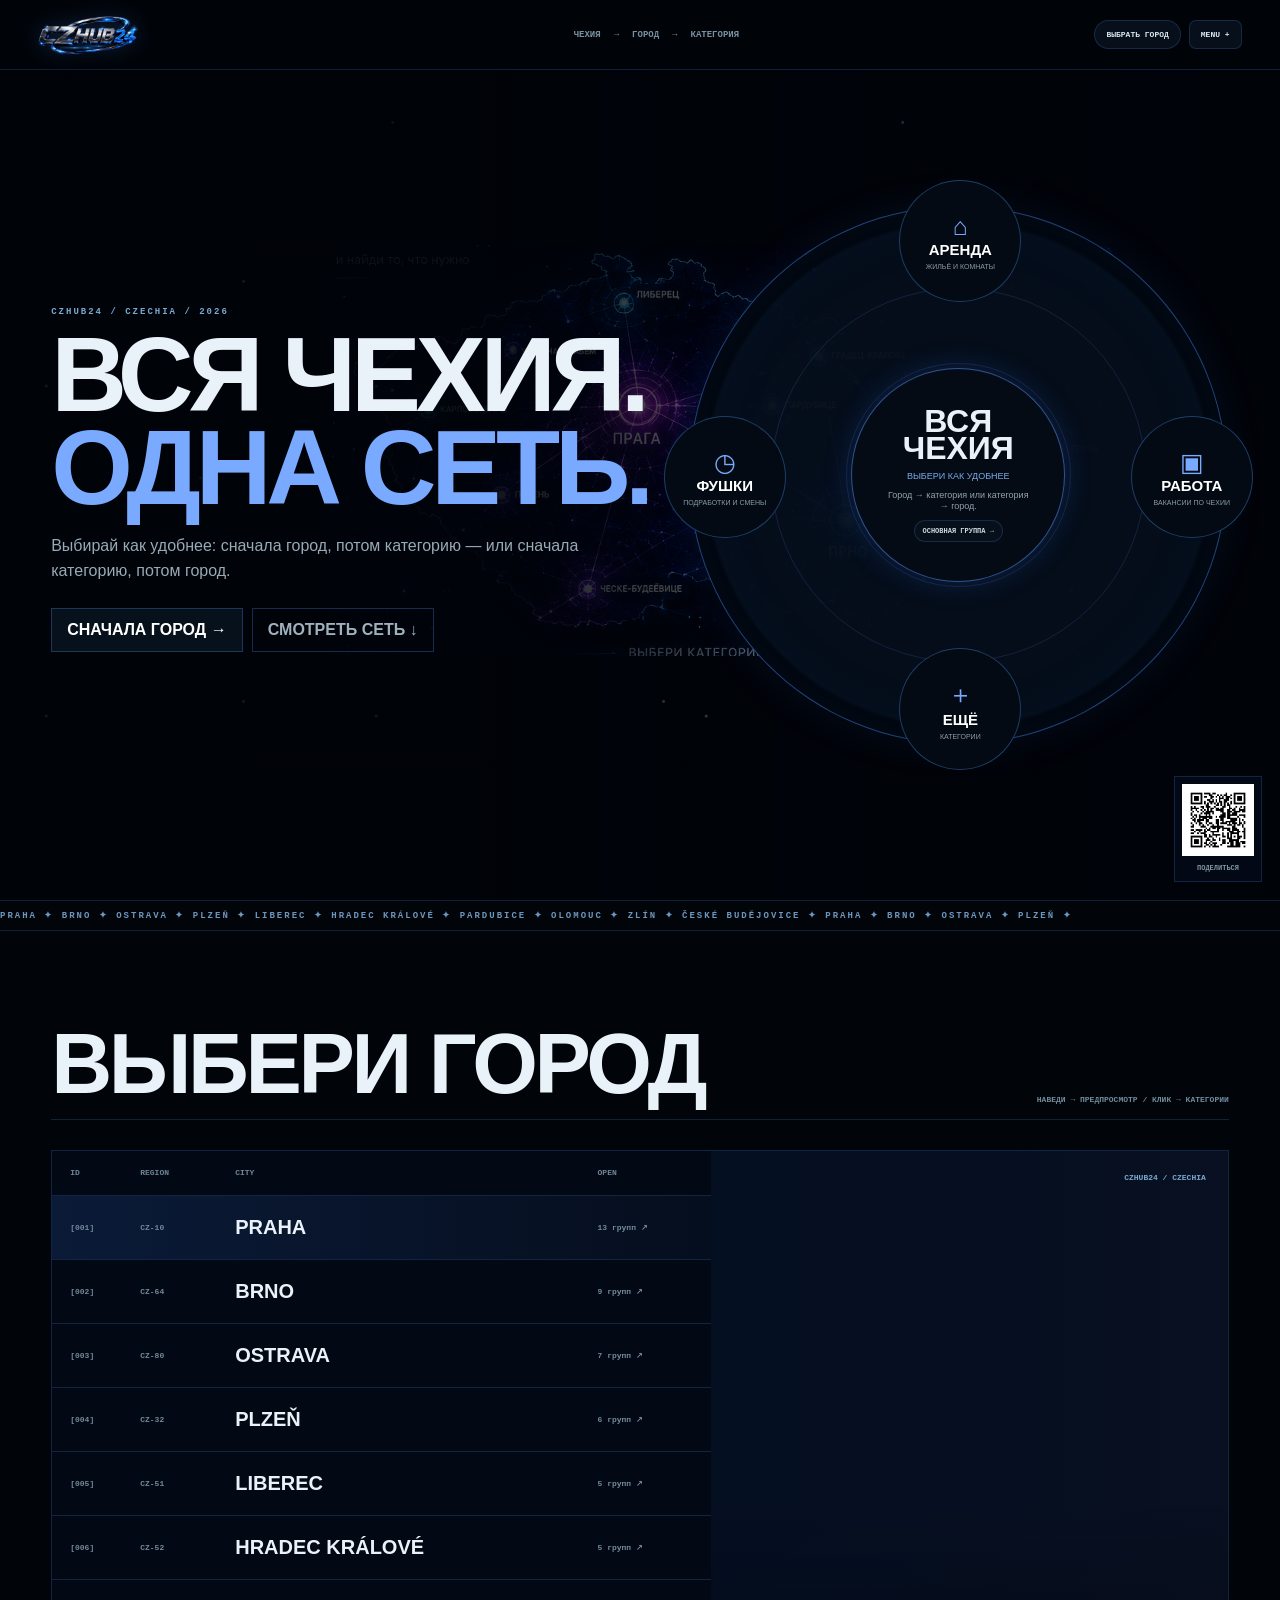
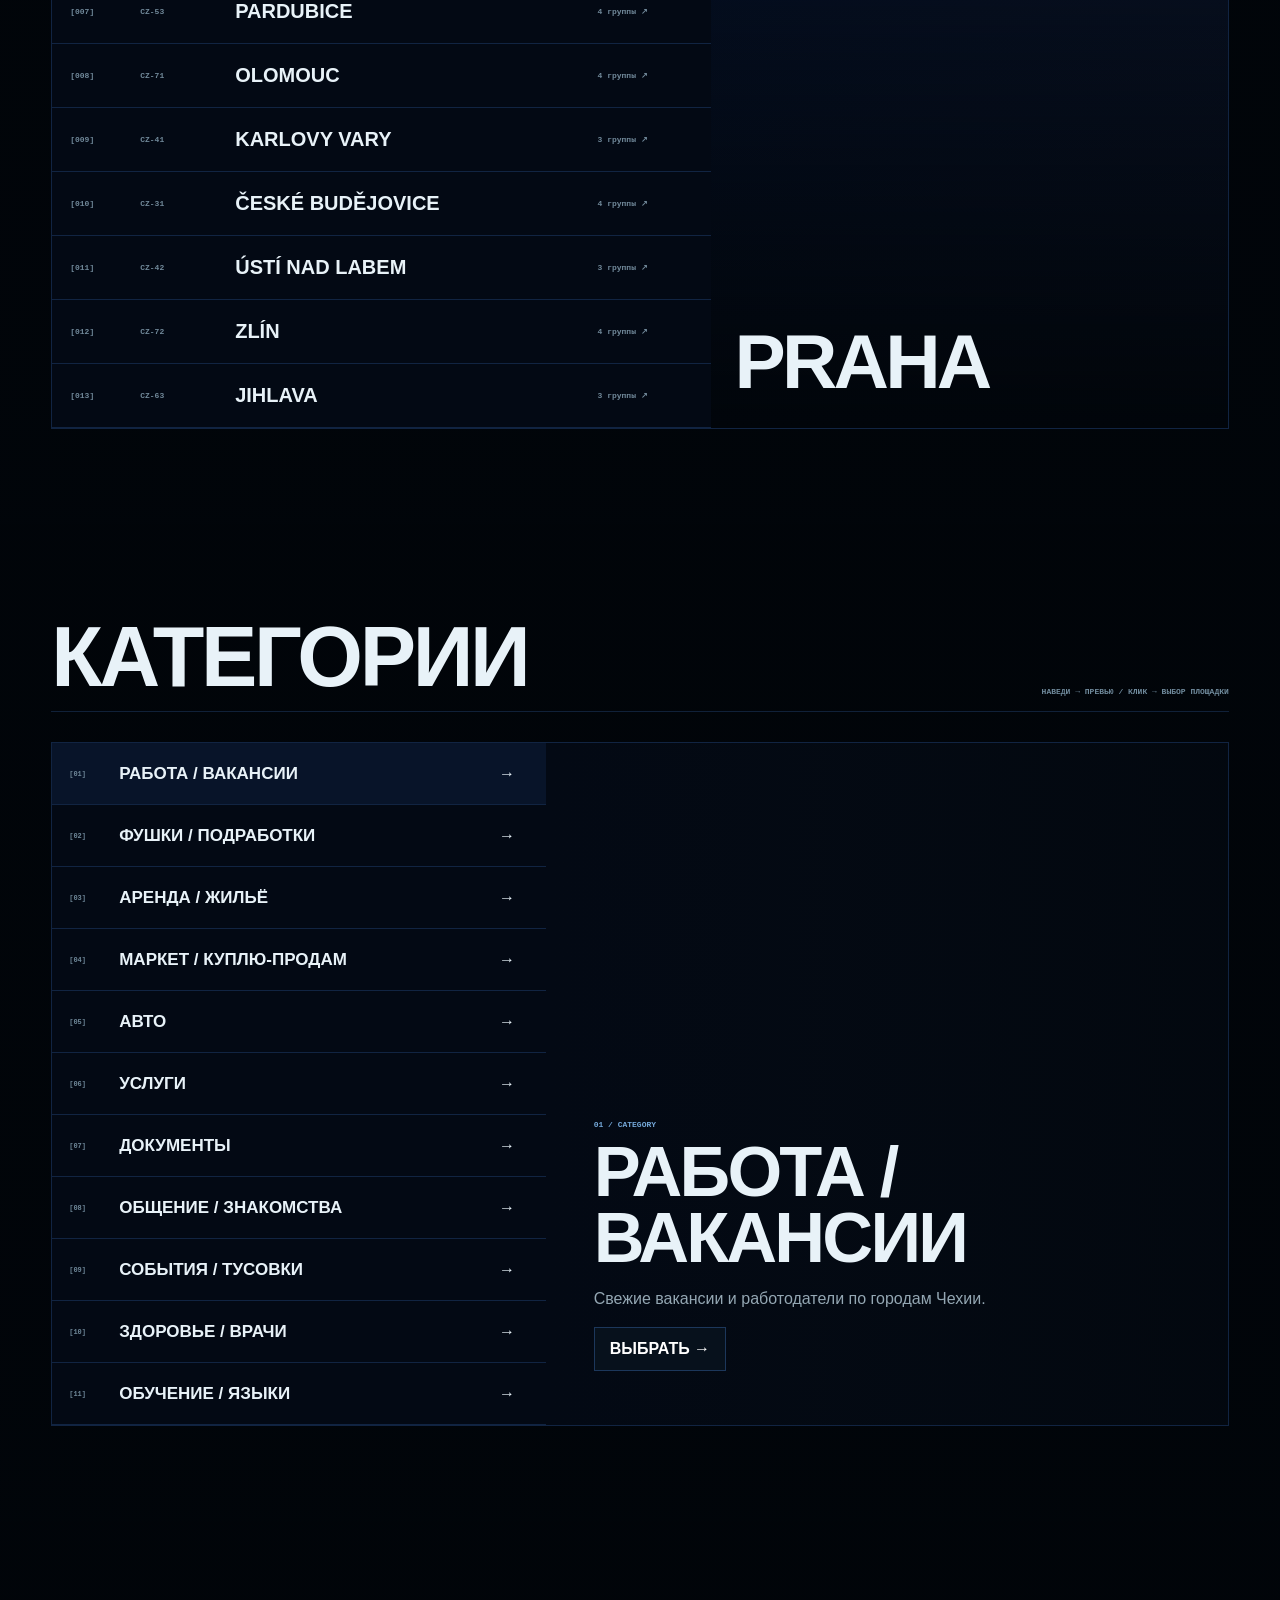
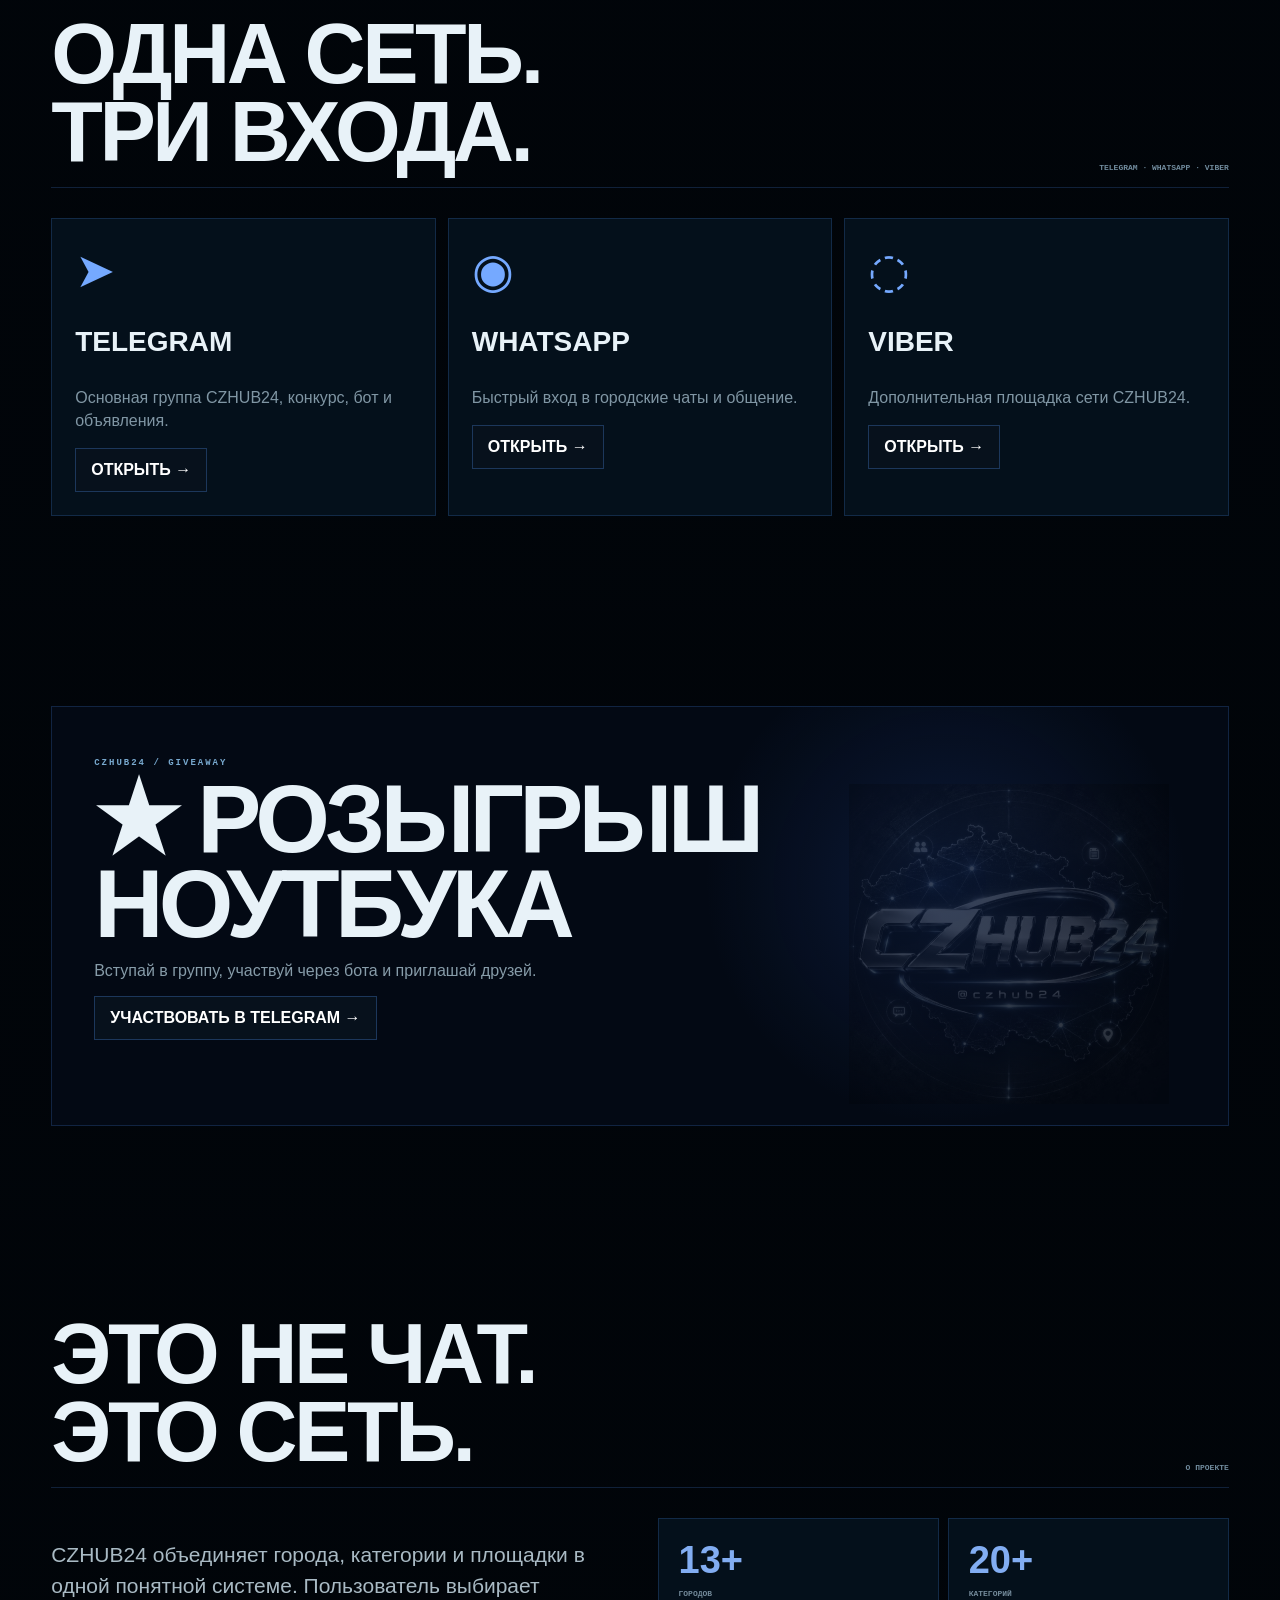
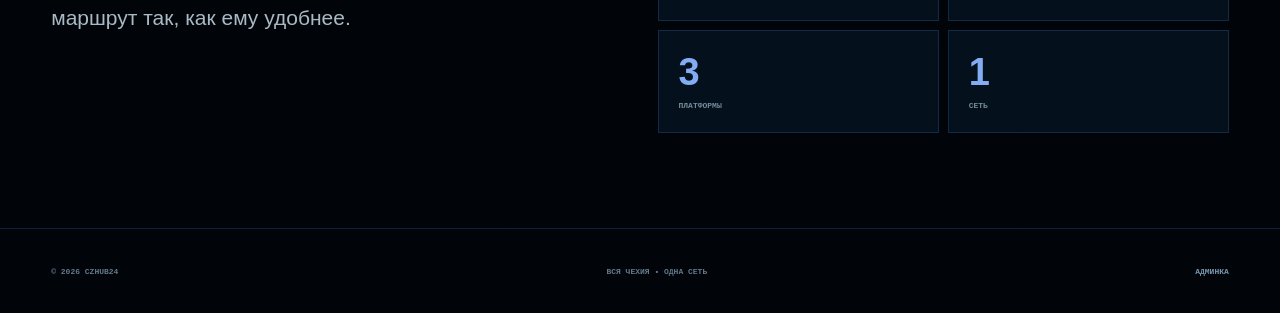
==== index.html @ 3da9ad78 "Use compact verified PNG header logo asset" ====
<!doctype html>
<html lang="ru">
<head>
<meta charset="utf-8">
<meta name="viewport" content="width=device-width,initial-scale=1">
<meta name="theme-color" content="#01050a">
<title>CZHUB24 — Вся Чехия. Одна сеть.</title>
<meta name="description" content="CZHUB24 — работа, фушки, аренда, маркет, авто, услуги и сообщества по всей Чехии.">
<link rel="stylesheet" href="./site-v15.css">
</head>
<body>
<div class="stars" id="stars"></div><div class="progress" id="progress"></div>
<header>
  <button class="brand" data-home aria-label="CZHUB24 — на главную"><img src="./assets/logo-header.png" alt="CZHUB24"></button>
  <nav class="crumb" id="crumb"><button data-home>ЧЕХИЯ</button><i>→</i><button id="crumbCity">ГОРОД</button><i>→</i><button id="crumbCat">КАТЕГОРИЯ</button></nav>
  <div class="headActions"><button class="choice" id="choiceBtn">ВЫБРАТЬ ГОРОД</button><button class="menuBtn" id="menuBtn">MENU +</button></div>
</header>

<main>
<section class="hero" id="home">
 <div class="heroBg"></div>
 <div class="heroCopy">
   <p class="kicker">CZHUB24 / CZECHIA / 2026</p>
   <h1>ВСЯ ЧЕХИЯ.<br><span>ОДНА СЕТЬ.</span></h1>
   <p class="lead">Выбирай как удобнее: сначала город, потом категорию — или сначала категорию, потом город.</p>
   <div class="heroBtns"><button class="btn" id="cityFirst">СНАЧАЛА ГОРОД →</button><button class="btn ghost" id="scrollGroups">СМОТРЕТЬ СЕТЬ ↓</button></div>
 </div>
 <div class="quick">
   <div class="orbit">
    <div class="core"><b id="coreTitle">ВСЯ<br>ЧЕХИЯ</b><small id="coreSub">ВЫБЕРИ КАК УДОБНЕЕ</small><p id="coreText">Город → категория или категория → город.</p><button id="mainGroup">ОСНОВНАЯ ГРУППА →</button></div>
    <button class="node top" data-cat="rent"><span>⌂</span><b>АРЕНДА</b><small>ЖИЛЬЁ И КОМНАТЫ</small></button>
    <button class="node right" data-cat="work"><span>▣</span><b>РАБОТА</b><small>ВАКАНСИИ ПО ЧЕХИИ</small></button>
    <button class="node left" data-cat="gigs"><span>◷</span><b>ФУШКИ</b><small>ПОДРАБОТКИ И СМЕНЫ</small></button>
    <button class="node bottom" id="moreCats"><span>＋</span><b>ЕЩЁ</b><small>КАТЕГОРИИ</small></button>
   </div>
 </div>
</section>

<div class="ticker"><div>PRAHA ✦ BRNO ✦ OSTRAVA ✦ PLZEŇ ✦ LIBEREC ✦ HRADEC KRÁLOVÉ ✦ PARDUBICE ✦ OLOMOUC ✦ ZLÍN ✦ ČESKÉ BUDĚJOVICE ✦ PRAHA ✦ BRNO ✦ OSTRAVA ✦ PLZEŇ ✦ </div></div>

<section class="section" id="cities">
 <div class="sectionHead"><h2>ВЫБЕРИ ГОРОД</h2><span>НАВЕДИ → ПРЕДПРОСМОТР / КЛИК → КАТЕГОРИИ</span></div>
 <div class="cityLayout"><div class="cityRows"><div class="cityHeader"><span>ID</span><span>REGION</span><span>CITY</span><span>OPEN</span></div><div id="cityRows"></div></div><div class="cityPreview" id="cityPreview"><div class="previewMeta">CZHUB24 / CZECHIA</div><div class="previewName" id="previewName">PRAHA</div></div></div>
</section>

<section class="section" id="categories">
 <div class="sectionHead"><h2>КАТЕГОРИИ</h2><span>НАВЕДИ → ПРЕВЬЮ / КЛИК → ВЫБОР ПЛОЩАДКИ</span></div>
 <div class="catLayout"><div class="catList" id="catList"></div><div class="catPreview" id="catPreview"><div class="catShade"></div><div class="catInfo"><small id="catCode">01 / CATEGORY</small><h3 id="catName">РАБОТА</h3><p id="catDesc"></p><button class="btn" id="catSelect">ВЫБРАТЬ →</button></div></div></div>
</section>

<section class="section" id="communities">
 <div class="sectionHead"><h2>ОДНА СЕТЬ.<br>ТРИ ВХОДА.</h2><span>TELEGRAM · WHATSAPP · VIBER</span></div>
 <div class="platformCards">
  <article><i>➤</i><h3>TELEGRAM</h3><p>Основная группа CZHUB24, конкурс, бот и объявления.</p><button class="btn" data-platform="telegram">ОТКРЫТЬ →</button></article>
  <article><i>◉</i><h3>WHATSAPP</h3><p>Быстрый вход в городские чаты и общение.</p><button class="btn" data-platform="whatsapp">ОТКРЫТЬ →</button></article>
  <article><i>◌</i><h3>VIBER</h3><p>Дополнительная площадка сети CZHUB24.</p><button class="btn" data-platform="viber">ОТКРЫТЬ →</button></article>
 </div>
</section>

<section class="section" id="giveaway">
 <div class="give"><p class="kicker">CZHUB24 / GIVEAWAY</p><h2>★ РОЗЫГРЫШ<br>НОУТБУКА</h2><p>Вступай в группу, участвуй через бота и приглашай друзей.</p><button class="btn" id="giveBtn">УЧАСТВОВАТЬ В TELEGRAM →</button><img src="./assets/logo.png" alt="" aria-hidden="true"></div>
</section>

<section class="section" id="about">
 <div class="sectionHead"><h2>ЭТО НЕ ЧАТ.<br>ЭТО СЕТЬ.</h2><span>О ПРОЕКТЕ</span></div>
 <div class="about"><p>CZHUB24 объединяет города, категории и площадки в одной понятной системе. Пользователь выбирает маршрут так, как ему удобнее.</p><div class="stats"><div><b>13+</b><span>ГОРОДОВ</span></div><div><b>20+</b><span>КАТЕГОРИЙ</span></div><div><b>3</b><span>ПЛАТФОРМЫ</span></div><div><b>1</b><span>СЕТЬ</span></div></div></div>
</section>
</main>

<footer><span>© 2026 CZHUB24</span><span>ВСЯ ЧЕХИЯ • ОДНА СЕТЬ</span><a href="./admin/">АДМИНКА</a></footer>

<button class="qrFloat" id="qrBtn"><img src="./assets/qr.png" alt="QR CZHUB24"><small>ПОДЕЛИТЬСЯ</small></button>

<div class="overlay" id="cityOverlay"><div class="panel"><button class="close" data-close>×</button><h2 id="cityOverlayTitle">ВЫБЕРИ ГОРОД</h2><p id="cityOverlaySub"></p><div class="choiceGrid" id="cityGrid"></div></div></div>
<div class="overlay" id="extraOverlay"><div class="panel"><button class="close" data-close>×</button><h2>ЕЩЁ КАТЕГОРИИ</h2><p>Выбери направление — затем город.</p><div class="choiceGrid" id="extraGrid"></div></div></div>
<div class="overlay" id="menuOverlay"><div class="panel menuPanel"><button class="close" data-close>×</button><button data-jump="cities">01 / ГОРОДА</button><button data-jump="categories">02 / КАТЕГОРИИ</button><button data-jump="communities">03 / СООБЩЕСТВА</button><button data-jump="giveaway">04 / КОНКУРС</button><button data-jump="about">05 / О ПРОЕКТЕ</button></div></div>
<div class="overlay qrOverlay" id="qrOverlay"><div class="qrPanel"><button class="close" data-close>×</button><h2>ПОДЕЛИТЬСЯ CZHUB24</h2><p>Покажи этот QR — он ведёт на сайт CZHUB24.</p><img src="./assets/qr.png" alt="QR CZHUB24"><button class="btn" data-close>ГОТОВО</button></div></div>

<div class="result" id="result"><button class="close resultClose" id="resultClose">×</button><div class="resultHead"><small id="resultCode"></small><h2 id="resultTitle"></h2><p>Выбери, где удобнее открыть.</p></div><div class="resultPlatforms">
 <button data-dest="telegram"><i>➤</i><b>TELEGRAM</b><span>ОСНОВНАЯ ПЛОЩАДКА · РЕКОМЕНДУЕМ</span></button>
 <button data-dest="whatsapp"><i>◉</i><b>WHATSAPP</b><span>ГОРОДСКИЕ ЧАТЫ</span></button>
 <button data-dest="viber"><i>◌</i><b>VIBER</b><span>ДОПОЛНИТЕЛЬНАЯ ПЛОЩАДКА</span></button>
</div></div>

<div class="gate" id="gate"><div class="gateCore"></div><strong id="gateText">CZHUB24</strong></div>
<div class="fx" id="fx"></div>
<script src="./site-v15.js"></script>
</body>
</html>
---- site-v15.css ----
*{box-sizing:border-box}:root{--bg:#01050a;--text:#e8f2f8;--muted:#8094a2;--blue:#6ba8ff;--line:rgba(70,132,225,.22);--head:70px}html{scroll-behavior:smooth}body{margin:0;background:#01050a;color:var(--text);font-family:"Segoe UI",Arial,sans-serif;overflow-x:hidden}button,a{font:inherit}.stars{position:fixed;inset:0;z-index:0;pointer-events:none;background:radial-gradient(circle at 14% 17%,#cde6ff 0 1px,transparent 2px),radial-gradient(circle at 77% 24%,#72a8ff 0 1px,transparent 2px),radial-gradient(circle at 58% 67%,#d5ebff 0 1px,transparent 2px),radial-gradient(circle at 34% 81%,#609bff 0 1px,transparent 2px);background-size:330px 330px,510px 510px,420px 420px,590px 590px;opacity:.5}.stars:before{content:"";position:absolute;inset:0;background:linear-gradient(rgba(42,107,202,.025) 1px,transparent 1px),linear-gradient(90deg,rgba(42,107,202,.025) 1px,transparent 1px);background-size:62px 62px}.progress{position:fixed;top:var(--head);left:0;height:2px;width:0;z-index:70;background:linear-gradient(90deg,#477cff,#8ec7ff,#477cff);box-shadow:0 0 8px #4b85ff}header{height:var(--head);position:fixed;z-index:60;left:0;right:0;top:0;padding:0 3vw;display:grid;grid-template-columns:180px 1fr auto;align-items:center;background:rgba(1,5,10,.88);border-bottom:1px solid var(--line);backdrop-filter:blur(16px)}.brand{border:0;background:transparent;cursor:pointer;text-align:left;padding:0;display:flex;align-items:center;height:52px}.brand img{display:block;width:156px;max-width:100%;height:42px;object-fit:contain;object-position:left center;filter:drop-shadow(0 0 10px rgba(68,132,255,.22));transition:transform .25s ease,filter .25s ease}.brand:hover img{transform:scale(1.035);filter:drop-shadow(0 0 14px rgba(79,146,255,.36))}.crumb{justify-self:center;display:flex;gap:7px;align-items:center;font:700 9px ui-monospace,monospace;color:#7890a1}.crumb button{border:0;background:transparent;color:inherit;cursor:pointer}.crumb button:hover{color:white}.headActions{display:flex;gap:8px}.choice,.menuBtn{border:1px solid var(--line);background:#07101a;color:#dce9f1;padding:9px 11px;border-radius:999px;font:700 8px ui-monospace,monospace;cursor:pointer}.menuBtn{border-radius:7px}.hero{min-height:100vh;padding:calc(var(--head) + 45px) 4vw 65px;display:grid;grid-template-columns:1.05fr .95fr;align-items:center;gap:3vw;position:relative;z-index:2;overflow:hidden}.heroBg{position:absolute;inset:0;background:linear-gradient(90deg,rgba(0,4,9,.93) 0 38%,rgba(0,4,9,.52) 63%,rgba(0,4,9,.83)),url("./assets/map-hi.png") 68% center/62% auto no-repeat;opacity:.9}.heroCopy,.quick{position:relative;z-index:2}.kicker{font:700 9px ui-monospace,monospace;letter-spacing:2px;color:#78a9cf}.hero h1{font-size:clamp(58px,8.2vw,126px);line-height:.88;letter-spacing:-.05em;margin:12px 0 20px;font-weight:650}.hero h1 span{color:#79aaff}.lead{max-width:590px;color:#97aab6;line-height:1.55}.heroBtns{display:flex;gap:9px;flex-wrap:wrap;margin-top:24px}.btn{border:1px solid rgba(78,144,234,.3);background:#07111c;color:white;padding:12px 15px;font-weight:750;cursor:pointer;transition:.25s}.btn:hover{transform:translateY(-3px);border-color:#79adff}.btn.ghost{background:transparent;color:#9fb1bd}.quick{display:grid;place-items:center;min-height:610px}.orbit{width:min(42vw,560px);aspect-ratio:1;border:1px solid rgba(69,145,255,.45);border-radius:50%;position:relative;background:radial-gradient(circle,rgba(23,46,82,.3) 0 22%,rgba(5,14,27,.94) 23% 66%,rgba(1,6,13,.98) 67%);box-shadow:0 0 42px rgba(34,96,200,.11),inset 0 0 70px rgba(38,97,200,.07)}.orbit:before,.orbit:after{content:"";position:absolute;border-radius:50%;border:1px solid rgba(75,115,205,.2)}.orbit:before{inset:15%}.orbit:after{inset:29%}.core{position:absolute;z-index:3;inset:30%;border-radius:50%;display:flex;flex-direction:column;align-items:center;justify-content:center;text-align:center;padding:15px;background:#040b14;border:1px solid rgba(82,143,244,.55);box-shadow:0 0 28px rgba(41,97,210,.25)}.core b{font-size:clamp(25px,2.5vw,38px);line-height:.86;font-weight:680}.core small{font-size:9px;color:#7ba9e8;margin-top:8px}.core p{font-size:9px;line-height:1.2;color:#91a2ad;max-width:82%}.core button{border:1px solid var(--line);background:#07101a;color:#cbdbe4;border-radius:999px;padding:6px 8px;font:700 7px ui-monospace,monospace;cursor:pointer}.node{position:absolute;width:122px;height:122px;border-radius:50%;background:#030a13;color:white;border:1px solid rgba(72,144,237,.38);display:flex;flex-direction:column;align-items:center;justify-content:center;text-align:center;cursor:pointer;transition:.3s}.node:hover{transform:scale(1.08);border-color:#76abff;box-shadow:0 0 25px rgba(52,116,226,.18)}.node span{font-size:25px;color:#79aaff}.node b{font-size:15px}.node small{font-size:7px;color:#8c9ca6;margin-top:5px}.node.top{top:-5%;left:39%}.node.right{right:-5%;top:39%}.node.bottom{bottom:-5%;left:39%}.node.left{left:-5%;top:39%}.ticker{position:relative;z-index:3;border-block:1px solid var(--line);padding:9px 0;overflow:hidden;white-space:nowrap;color:#6d96bd;font:700 9px ui-monospace,monospace;letter-spacing:2px}.ticker div{display:inline-block;animation:tick 25s linear infinite}@keyframes tick{to{transform:translateX(-50%)}}.section{position:relative;z-index:3;padding:95px 4vw;background:linear-gradient(rgba(1,5,10,.91),rgba(1,5,10,.96)),url("./assets/map-hi.png") center/cover fixed no-repeat}.sectionHead{display:flex;justify-content:space-between;align-items:end;border-bottom:1px solid var(--line);padding-bottom:15px;margin-bottom:30px}.sectionHead h2{font-size:clamp(43px,6.6vw,94px);line-height:.92;letter-spacing:-.04em;margin:0;font-weight:630}.sectionHead span{font:700 8px ui-monospace,monospace;color:#718c9e}.cityLayout{display:grid;grid-template-columns:56% 44%;min-height:610px;border:1px solid var(--line);background:#030914}.cityHeader,.cityRow{display:grid;grid-template-columns:70px 95px 1fr 95px;align-items:center}.cityHeader{height:45px;padding:0 18px;border-bottom:1px solid var(--line);font:700 8px ui-monospace,monospace;color:#6f8698}.cityRow{height:64px;padding:0 18px;border-bottom:1px solid var(--line);position:relative;overflow:hidden;cursor:pointer;transition:.25s}.cityRow:before{content:"";position:absolute;inset:0;background:linear-gradient(90deg,rgba(45,105,215,.18),rgba(42,92,180,.06));transform:translateX(-101%);transition:.3s}.cityRow:hover:before,.cityRow.active:before{transform:none}.cityRow>*{position:relative}.cityRow b{font-size:20px;font-weight:680}.cityRow small{font:700 8px ui-monospace,monospace;color:#71899a}.cityPreview{position:relative;background:#020710 center/cover no-repeat;overflow:hidden;transition:.5s}.cityPreview:after{content:"";position:absolute;inset:0;background:linear-gradient(0deg,#01050a,transparent 60%),linear-gradient(90deg,rgba(21,68,160,.12),rgba(48,78,150,.12))}.previewMeta{position:absolute;z-index:2;top:22px;right:22px;font:700 8px ui-monospace,monospace;color:#7ca9d3}.previewName{position:absolute;z-index:2;left:24px;bottom:22px;font-size:clamp(48px,6vw,88px);font-weight:650;letter-spacing:-.05em}.catLayout{min-height:530px;display:grid;grid-template-columns:42% 58%;border:1px solid var(--line);background:#030914}.catList{background:#030914}.catItem{height:62px;display:grid;grid-template-columns:50px 1fr 30px;align-items:center;padding:0 17px;border-bottom:1px solid var(--line);position:relative;overflow:hidden;cursor:pointer}.catItem:before{content:"";position:absolute;inset:0;background:rgba(44,93,183,.13);transform:translateX(-101%);transition:.28s}.catItem:hover:before,.catItem.active:before{transform:none}.catItem>*{position:relative}.catItem b{font-size:17px;font-weight:650}.catItem small{font:700 7px ui-monospace,monospace;color:#70899a}.catPreview{position:relative;background:#040a12 center/cover no-repeat;transition:.45s;overflow:hidden}.catShade{position:absolute;inset:0;background:linear-gradient(90deg,#030914 0,rgba(3,9,20,.4) 40%,rgba(2,7,14,.72))}.catInfo{position:absolute;z-index:2;left:7%;bottom:8%;max-width:500px}.catInfo small{font:700 8px ui-monospace,monospace;color:#75a9da}.catInfo h3{font-size:clamp(42px,5.5vw,80px);line-height:.94;letter-spacing:-.04em;margin:8px 0;font-weight:630}.catInfo p{color:#94a7b3;line-height:1.5}.platformCards{display:grid;grid-template-columns:repeat(3,1fr);gap:12px}.platformCards article{min-height:280px;border:1px solid var(--line);background:#04101b;padding:23px;transition:.3s}.platformCards article:hover{transform:translateY(-6px);border-color:#70a7ff}.platformCards i{font-style:normal;font-size:48px;color:#75a9ff}.platformCards h3{font-size:28px}.platformCards p{color:#8096a4;line-height:1.45}.give{min-height:420px;border:1px solid var(--line);padding:42px;position:relative;overflow:hidden;background:radial-gradient(circle at 76% 42%,rgba(42,91,194,.2),transparent 26%),#030914}.give h2{font-size:clamp(48px,7.5vw,104px);line-height:.88;letter-spacing:-.05em;margin:7px 0;font-weight:630}.give>p:not(.kicker){color:#879ca9}.give img{position:absolute;right:5%;bottom:5%;width:min(320px,30vw);opacity:.18;filter:grayscale(.7)}.about{display:grid;grid-template-columns:1fr 1fr;gap:35px}.about>p{font-size:21px;line-height:1.5;color:#a9bac4}.stats{display:grid;grid-template-columns:1fr 1fr;gap:9px}.stats div{border:1px solid var(--line);padding:20px;background:#04101b}.stats b{display:block;font-size:38px;color:#82adf2}.stats span{font:700 8px ui-monospace,monospace;color:#748b9b}footer{position:relative;z-index:3;display:flex;justify-content:space-between;padding:38px 4vw;border-top:1px solid var(--line);color:#62798a;font:700 8px ui-monospace,monospace}footer a{color:#7897b1;text-decoration:none}.overlay{position:fixed;inset:0;z-index:120;display:none;align-items:center;justify-content:center;padding:5vw;background:linear-gradient(rgba(0,4,10,.96),rgba(0,4,10,.985)),url("./assets/map-hi.png") center/cover no-repeat;backdrop-filter:blur(18px)}.overlay.open{display:flex}.panel{position:relative;width:min(1150px,94vw);max-height:86vh;overflow:auto;background:#030914;border:1px solid var(--line);padding:24px}.panel h2{font-size:clamp(34px,5vw,68px);margin:0 0 7px;font-weight:630}.panel>p{color:#7f95a4}.close{position:absolute;right:14px;top:14px;border:1px solid var(--line);background:#07101a;color:white;width:40px;height:40px;cursor:pointer}.choiceGrid{display:grid;grid-template-columns:repeat(4,1fr);gap:1px;background:var(--line);margin-top:22px}.choiceGrid button{min-height:100px;border:0;background:#06101b;color:white;text-align:left;padding:15px;cursor:pointer}.choiceGrid button:hover{background:#0a1a2b}.choiceGrid b{display:block;font-size:17px}.choiceGrid small{display:block;margin-top:7px;color:#758b9b}.menuPanel{display:grid;gap:0}.menuPanel>button:not(.close){border:0;border-bottom:1px solid var(--line);background:transparent;color:white;text-align:left;font-size:clamp(34px,6vw,85px);font-weight:650;padding:10px;cursor:pointer}.menuPanel>button:not(.close):hover{color:#78aaff;padding-left:28px}.qrPanel{position:relative;width:min(460px,90vw);padding:26px;background:#030914;border:1px solid var(--line);text-align:center}.qrPanel img{display:block;width:min(290px,70vw);margin:18px auto;background:#fff;padding:8px}.qrFloat{position:fixed;z-index:58;right:18px;bottom:18px;width:88px;padding:7px;border:1px solid var(--line);background:#020914;color:#8095a5;cursor:pointer}.qrFloat img{width:100%;display:block;background:#fff;padding:2px}.qrFloat small{font:700 7px ui-monospace,monospace}.result{position:fixed;inset:0;z-index:130;display:none;overflow:auto;padding:calc(var(--head) + 45px) 5vw 55px;background:radial-gradient(circle at 50% 44%,rgba(35,75,166,.12),transparent 27%),linear-gradient(rgba(0,3,8,.97),rgba(0,3,8,.995)),url("./assets/map-hi.png") center/cover fixed no-repeat}.result.open{display:block}.resultClose{position:fixed;right:22px;top:90px;z-index:3}.resultHead small{font:700 8px ui-monospace,monospace;color:#70a0ca}.resultHead h2{display:flex;flex-wrap:wrap;gap:.15em;font-size:clamp(38px,6.5vw,96px);line-height:.96;margin:18px 0;font-weight:630}.resultHead h2 i{font-style:normal;color:#75a6f2}.resultHead p{color:#8499a7}.resultPlatforms{display:grid;grid-template-columns:repeat(3,1fr);gap:13px;margin-top:38px}.resultPlatforms button{min-height:320px;border:1px solid var(--line);background:#04101b;color:white;text-align:left;padding:25px;cursor:pointer;opacity:0;transform:translateY(35px) scale(.94);filter:blur(7px)}.result.open .resultPlatforms button:nth-child(1){animation:platformIn .75s 1s forwards}.result.open .resultPlatforms button:nth-child(2){animation:platformIn .75s 1.65s forwards}.result.open .resultPlatforms button:nth-child(3){animation:platformIn .75s 2.3s forwards}@keyframes platformIn{to{opacity:1;transform:none;filter:none}}.resultPlatforms i{display:block;font-style:normal;font-size:58px;color:#76a9ff}.resultPlatforms b{display:block;font-size:28px;margin-top:28px}.resultPlatforms span{display:block;margin-top:80px;font:700 8px ui-monospace,monospace;color:#7b92a1}.gate{position:fixed;inset:0;z-index:190;display:none;place-items:center;background:#01040a;overflow:hidden}.gate.run{display:grid}.gateCore{width:120px;height:120px;border-radius:50%;background:repeating-conic-gradient(transparent 0 9deg,#245cff 10deg 14deg,#91c5ff 15deg 17deg,transparent 18deg 27deg);box-shadow:0 0 55px #316dff88;animation:gate 2s cubic-bezier(.16,1,.3,1),spin .5s linear infinite}.gate strong{position:absolute;font-size:clamp(20px,3vw,40px);letter-spacing:.08em;opacity:0;animation:gateText 1.8s .2s}@keyframes spin{to{rotate:360deg}}@keyframes gate{55%{width:45vmin;height:45vmin}100%{width:150vmax;height:150vmax;opacity:.07}}@keyframes gateText{25%,70%{opacity:1}100%{opacity:0;scale:1.15}}.fx{position:fixed;inset:0;z-index:180;pointer-events:none;display:none}.fx.run{display:block;background:linear-gradient(115deg,transparent 35%,rgba(83,143,255,.5) 49%,#eaf5ff 50%,rgba(83,143,255,.5) 51%,transparent 65%);animation:fx .7s forwards}@keyframes fx{from{translate:-120% 0}to{translate:120% 0}}@media(max-width:900px){header{grid-template-columns:120px 1fr auto;padding:0 12px}.brand{height:48px}.brand img{width:112px;height:34px}.crumb{display:none}.choice{display:none}.hero{grid-template-columns:1fr;padding-left:17px;padding-right:17px}.quick{min-height:500px;margin-top:25px}.orbit{width:min(82vw,480px)}.node{width:76px;height:76px}.node span{font-size:18px}.node b{font-size:10px}.node small{display:none}.node.top{top:-4%;left:39%}.node.right{right:-5%;top:39%}.node.bottom{bottom:-4%;left:39%}.node.left{left:-5%;top:39%}.core{inset:29%}.core p{display:none}.cityLayout{display:block;border:0}.cityPreview{display:none}.cityHeader{display:none}.cityRows{display:grid;gap:10px}.cityRow{height:58vh;min-height:390px;display:flex;flex-direction:column;align-items:flex-start;justify-content:flex-end;background-size:cover!important;background-position:center!important;border:1px solid var(--line)}.cityRow:after{content:"";position:absolute;inset:0;background:linear-gradient(0deg,#01050a 4%,transparent 78%)}.cityRow>*{z-index:2}.cityRow b{font-size:38px}.catLayout{display:block}.catPreview{height:390px}.catList{display:grid;grid-template-columns:1fr 1fr}.catItem{height:78px}.platformCards,.resultPlatforms,.about{grid-template-columns:1fr}.choiceGrid{grid-template-columns:repeat(2,1fr)}.give img{opacity:.08}.qrFloat{width:66px;right:8px;bottom:8px}.qrFloat small{display:none}.section{padding:75px 17px}.sectionHead{display:block}.sectionHead span{display:block;margin-top:8px}.result{padding-left:18px;padding-right:18px}.resultHead h2{font-size:clamp(32px,9vw,62px)}}
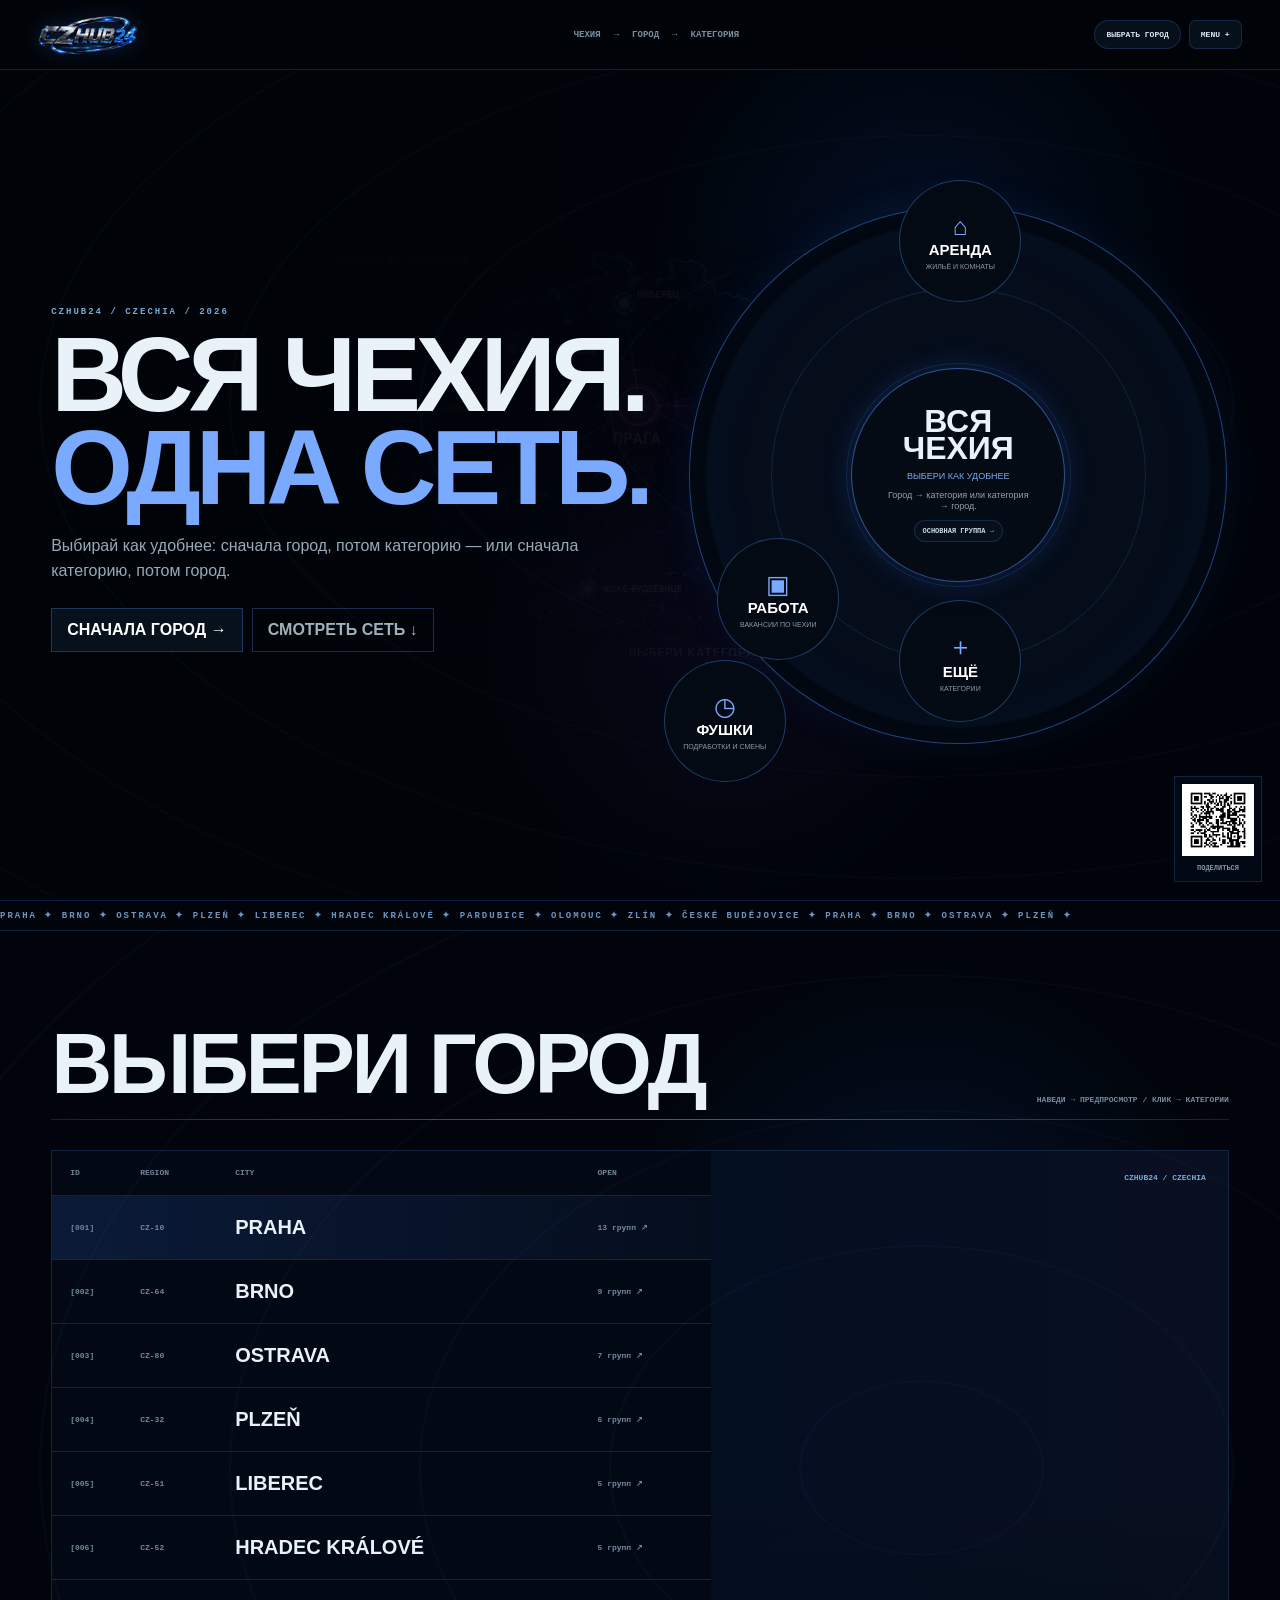
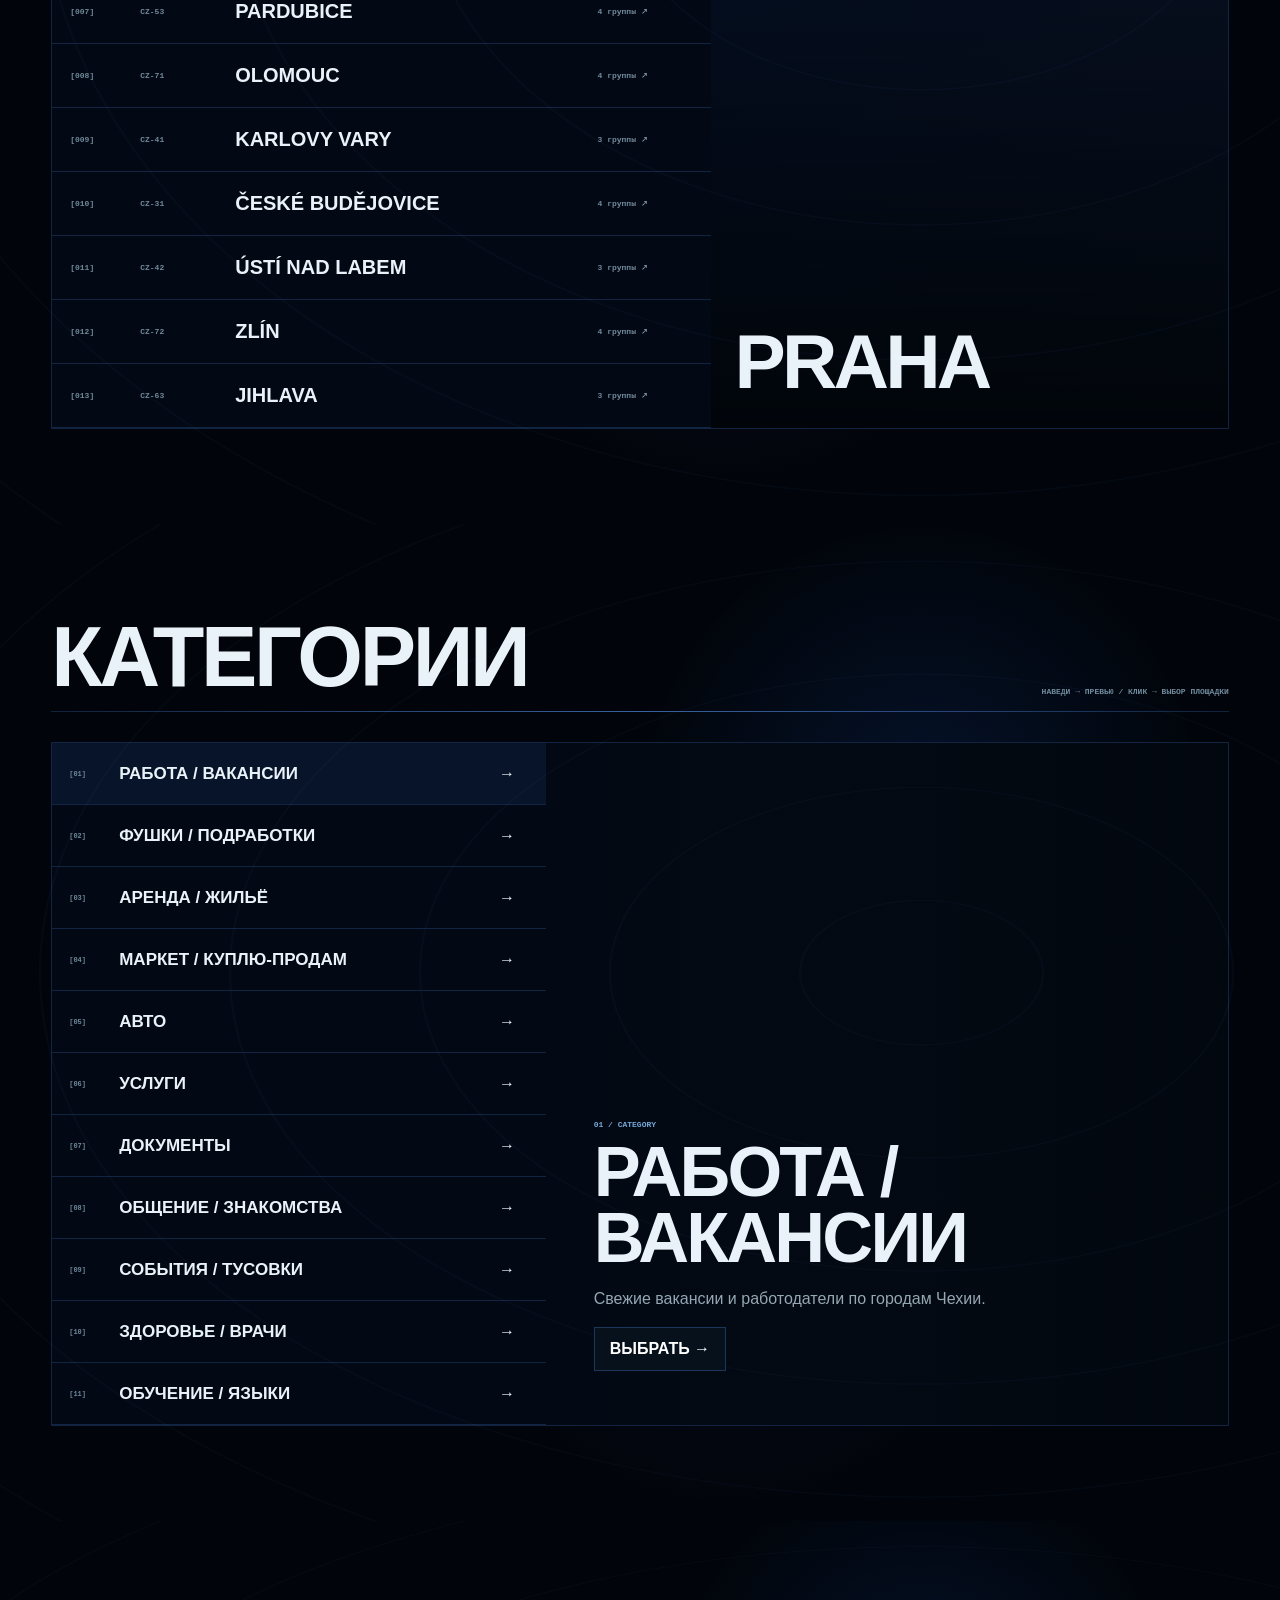
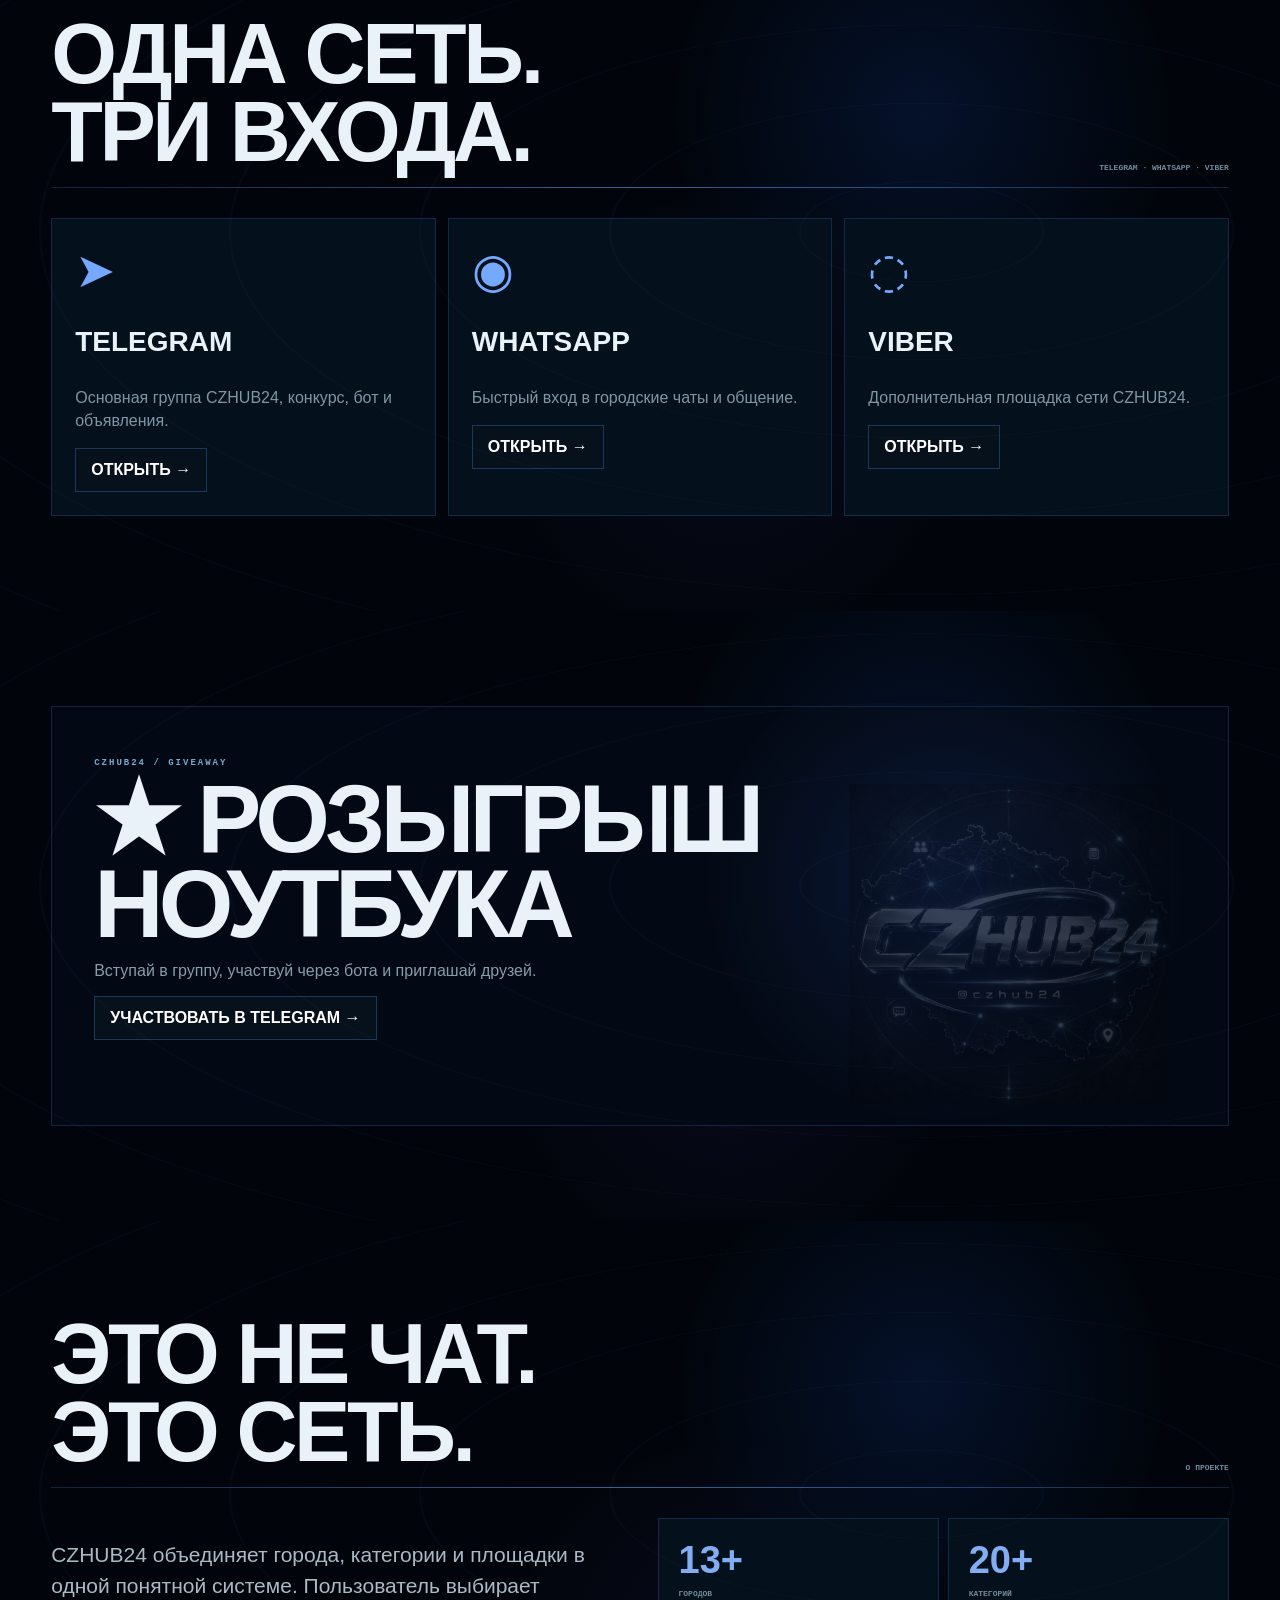
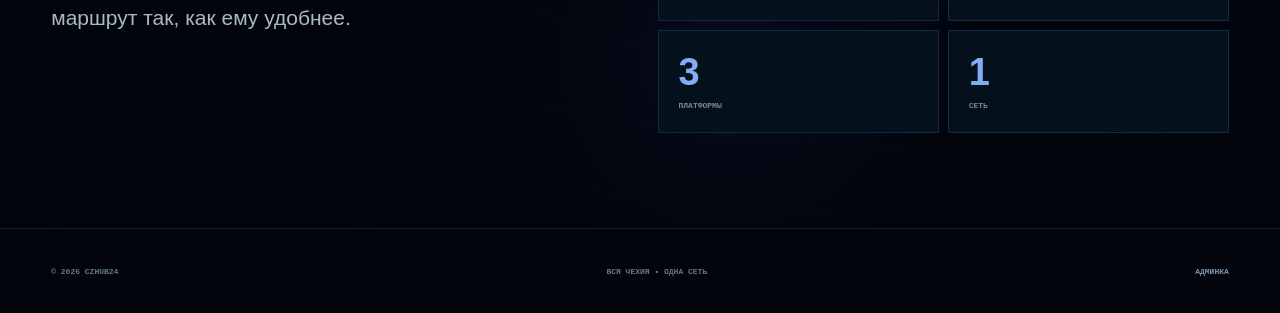
==== commit b805ae90: "Enable V15 visual effects on live site" ====
--- a/index.html
+++ b/index.html
@@ -1,89 +1 @@
-<!doctype html>
-<html lang="ru">
-<head>
-<meta charset="utf-8">
-<meta name="viewport" content="width=device-width,initial-scale=1">
-<meta name="theme-color" content="#01050a">
-<title>CZHUB24 — Вся Чехия. Одна сеть.</title>
-<meta name="description" content="CZHUB24 — работа, фушки, аренда, маркет, авто, услуги и сообщества по всей Чехии.">
-<link rel="stylesheet" href="./site-v15.css">
-</head>
-<body>
-<div class="stars" id="stars"></div><div class="progress" id="progress"></div>
-<header>
-  <button class="brand" data-home aria-label="CZHUB24 — на главную"><img src="./assets/logo-header.png" alt="CZHUB24"></button>
-  <nav class="crumb" id="crumb"><button data-home>ЧЕХИЯ</button><i>→</i><button id="crumbCity">ГОРОД</button><i>→</i><button id="crumbCat">КАТЕГОРИЯ</button></nav>
-  <div class="headActions"><button class="choice" id="choiceBtn">ВЫБРАТЬ ГОРОД</button><button class="menuBtn" id="menuBtn">MENU +</button></div>
-</header>
-
-<main>
-<section class="hero" id="home">
- <div class="heroBg"></div>
- <div class="heroCopy">
-   <p class="kicker">CZHUB24 / CZECHIA / 2026</p>
-   <h1>ВСЯ ЧЕХИЯ.<br><span>ОДНА СЕТЬ.</span></h1>
-   <p class="lead">Выбирай как удобнее: сначала город, потом категорию — или сначала категорию, потом город.</p>
-   <div class="heroBtns"><button class="btn" id="cityFirst">СНАЧАЛА ГОРОД →</button><button class="btn ghost" id="scrollGroups">СМОТРЕТЬ СЕТЬ ↓</button></div>
- </div>
- <div class="quick">
-   <div class="orbit">
-    <div class="core"><b id="coreTitle">ВСЯ<br>ЧЕХИЯ</b><small id="coreSub">ВЫБЕРИ КАК УДОБНЕЕ</small><p id="coreText">Город → категория или категория → город.</p><button id="mainGroup">ОСНОВНАЯ ГРУППА →</button></div>
-    <button class="node top" data-cat="rent"><span>⌂</span><b>АРЕНДА</b><small>ЖИЛЬЁ И КОМНАТЫ</small></button>
-    <button class="node right" data-cat="work"><span>▣</span><b>РАБОТА</b><small>ВАКАНСИИ ПО ЧЕХИИ</small></button>
-    <button class="node left" data-cat="gigs"><span>◷</span><b>ФУШКИ</b><small>ПОДРАБОТКИ И СМЕНЫ</small></button>
-    <button class="node bottom" id="moreCats"><span>＋</span><b>ЕЩЁ</b><small>КАТЕГОРИИ</small></button>
-   </div>
- </div>
-</section>
-
-<div class="ticker"><div>PRAHA ✦ BRNO ✦ OSTRAVA ✦ PLZEŇ ✦ LIBEREC ✦ HRADEC KRÁLOVÉ ✦ PARDUBICE ✦ OLOMOUC ✦ ZLÍN ✦ ČESKÉ BUDĚJOVICE ✦ PRAHA ✦ BRNO ✦ OSTRAVA ✦ PLZEŇ ✦ </div></div>
-
-<section class="section" id="cities">
- <div class="sectionHead"><h2>ВЫБЕРИ ГОРОД</h2><span>НАВЕДИ → ПРЕДПРОСМОТР / КЛИК → КАТЕГОРИИ</span></div>
- <div class="cityLayout"><div class="cityRows"><div class="cityHeader"><span>ID</span><span>REGION</span><span>CITY</span><span>OPEN</span></div><div id="cityRows"></div></div><div class="cityPreview" id="cityPreview"><div class="previewMeta">CZHUB24 / CZECHIA</div><div class="previewName" id="previewName">PRAHA</div></div></div>
-</section>
-
-<section class="section" id="categories">
- <div class="sectionHead"><h2>КАТЕГОРИИ</h2><span>НАВЕДИ → ПРЕВЬЮ / КЛИК → ВЫБОР ПЛОЩАДКИ</span></div>
- <div class="catLayout"><div class="catList" id="catList"></div><div class="catPreview" id="catPreview"><div class="catShade"></div><div class="catInfo"><small id="catCode">01 / CATEGORY</small><h3 id="catName">РАБОТА</h3><p id="catDesc"></p><button class="btn" id="catSelect">ВЫБРАТЬ →</button></div></div></div>
-</section>
-
-<section class="section" id="communities">
- <div class="sectionHead"><h2>ОДНА СЕТЬ.<br>ТРИ ВХОДА.</h2><span>TELEGRAM · WHATSAPP · VIBER</span></div>
- <div class="platformCards">
-  <article><i>➤</i><h3>TELEGRAM</h3><p>Основная группа CZHUB24, конкурс, бот и объявления.</p><button class="btn" data-platform="telegram">ОТКРЫТЬ →</button></article>
-  <article><i>◉</i><h3>WHATSAPP</h3><p>Быстрый вход в городские чаты и общение.</p><button class="btn" data-platform="whatsapp">ОТКРЫТЬ →</button></article>
-  <article><i>◌</i><h3>VIBER</h3><p>Дополнительная площадка сети CZHUB24.</p><button class="btn" data-platform="viber">ОТКРЫТЬ →</button></article>
- </div>
-</section>
-
-<section class="section" id="giveaway">
- <div class="give"><p class="kicker">CZHUB24 / GIVEAWAY</p><h2>★ РОЗЫГРЫШ<br>НОУТБУКА</h2><p>Вступай в группу, участвуй через бота и приглашай друзей.</p><button class="btn" id="giveBtn">УЧАСТВОВАТЬ В TELEGRAM →</button><img src="./assets/logo.png" alt="" aria-hidden="true"></div>
-</section>
-
-<section class="section" id="about">
- <div class="sectionHead"><h2>ЭТО НЕ ЧАТ.<br>ЭТО СЕТЬ.</h2><span>О ПРОЕКТЕ</span></div>
- <div class="about"><p>CZHUB24 объединяет города, категории и площадки в одной понятной системе. Пользователь выбирает маршрут так, как ему удобнее.</p><div class="stats"><div><b>13+</b><span>ГОРОДОВ</span></div><div><b>20+</b><span>КАТЕГОРИЙ</span></div><div><b>3</b><span>ПЛАТФОРМЫ</span></div><div><b>1</b><span>СЕТЬ</span></div></div></div>
-</section>
-</main>
-
-<footer><span>© 2026 CZHUB24</span><span>ВСЯ ЧЕХИЯ • ОДНА СЕТЬ</span><a href="./admin/">АДМИНКА</a></footer>
-
-<button class="qrFloat" id="qrBtn"><img src="./assets/qr.png" alt="QR CZHUB24"><small>ПОДЕЛИТЬСЯ</small></button>
-
-<div class="overlay" id="cityOverlay"><div class="panel"><button class="close" data-close>×</button><h2 id="cityOverlayTitle">ВЫБЕРИ ГОРОД</h2><p id="cityOverlaySub"></p><div class="choiceGrid" id="cityGrid"></div></div></div>
-<div class="overlay" id="extraOverlay"><div class="panel"><button class="close" data-close>×</button><h2>ЕЩЁ КАТЕГОРИИ</h2><p>Выбери направление — затем город.</p><div class="choiceGrid" id="extraGrid"></div></div></div>
-<div class="overlay" id="menuOverlay"><div class="panel menuPanel"><button class="close" data-close>×</button><button data-jump="cities">01 / ГОРОДА</button><button data-jump="categories">02 / КАТЕГОРИИ</button><button data-jump="communities">03 / СООБЩЕСТВА</button><button data-jump="giveaway">04 / КОНКУРС</button><button data-jump="about">05 / О ПРОЕКТЕ</button></div></div>
-<div class="overlay qrOverlay" id="qrOverlay"><div class="qrPanel"><button class="close" data-close>×</button><h2>ПОДЕЛИТЬСЯ CZHUB24</h2><p>Покажи этот QR — он ведёт на сайт CZHUB24.</p><img src="./assets/qr.png" alt="QR CZHUB24"><button class="btn" data-close>ГОТОВО</button></div></div>
-
-<div class="result" id="result"><button class="close resultClose" id="resultClose">×</button><div class="resultHead"><small id="resultCode"></small><h2 id="resultTitle"></h2><p>Выбери, где удобнее открыть.</p></div><div class="resultPlatforms">
- <button data-dest="telegram"><i>➤</i><b>TELEGRAM</b><span>ОСНОВНАЯ ПЛОЩАДКА · РЕКОМЕНДУЕМ</span></button>
- <button data-dest="whatsapp"><i>◉</i><b>WHATSAPP</b><span>ГОРОДСКИЕ ЧАТЫ</span></button>
- <button data-dest="viber"><i>◌</i><b>VIBER</b><span>ДОПОЛНИТЕЛЬНАЯ ПЛОЩАДКА</span></button>
-</div></div>
-
-<div class="gate" id="gate"><div class="gateCore"></div><strong id="gateText">CZHUB24</strong></div>
-<div class="fx" id="fx"></div>
-<script src="./site-v15.js"></script>
-</body>
-</html>+<!doctype html><html lang="ru"><head><meta charset="utf-8"><meta name="viewport" content="width=device-width,initial-scale=1"><meta name="theme-color" content="#01050a"><title>CZHUB24 — Вся Чехия. Одна сеть.</title><meta name="description" content="CZHUB24 — работа, фушки, аренда, маркет, авто, услуги и сообщества по всей Чехии."><link rel="stylesheet" href="./site-v15.css"><link rel="stylesheet" href="./visual-v15.css"></head><body><div class="stars" id="stars"></div><div class="progress" id="progress"></div><div class="v15Meteor"></div><div class="v15Meteor m2"></div><div class="v15Horizon" id="v15Horizon"></div><div class="v15CursorAura" id="v15CursorAura"></div><header><button class="brand" data-home aria-label="CZHUB24 — на главную"><img src="./assets/logo-header.png" alt="CZHUB24"></button><nav class="crumb" id="crumb"><button data-home>ЧЕХИЯ</button><i>→</i><button id="crumbCity">ГОРОД</button><i>→</i><button id="crumbCat">КАТЕГОРИЯ</button></nav><div class="headActions"><button class="choice" id="choiceBtn">ВЫБРАТЬ ГОРОД</button><button class="menuBtn" id="menuBtn">MENU +</button></div></header><main><section class="hero" id="home"><div class="heroBg"></div><div class="heroCopy"><p class="kicker">CZHUB24 / CZECHIA / 2026</p><h1>ВСЯ ЧЕХИЯ.<br><span>ОДНА СЕТЬ.</span></h1><p class="lead">Выбирай как удобнее: сначала город, потом категорию — или сначала категорию, потом город.</p><div class="heroBtns"><button class="btn" id="cityFirst">СНАЧАЛА ГОРОД →</button><button class="btn ghost" id="scrollGroups">СМОТРЕТЬ СЕТЬ ↓</button></div></div><div class="quick"><div class="orbit"><div class="core"><b id="coreTitle">ВСЯ<br>ЧЕХИЯ</b><small id="coreSub">ВЫБЕРИ КАК УДОБНЕЕ</small><p id="coreText">Город → категория или категория → город.</p><button id="mainGroup">ОСНОВНАЯ ГРУППА →</button></div><button class="node top" data-cat="rent"><span>⌂</span><b>АРЕНДА</b><small>ЖИЛЬЁ И КОМНАТЫ</small></button><button class="node right" data-cat="work"><span>▣</span><b>РАБОТА</b><small>ВАКАНСИИ ПО ЧЕХИИ</small></button><button class="node left" data-cat="gigs"><span>◷</span><b>ФУШКИ</b><small>ПОДРАБОТКИ И СМЕНЫ</small></button><button class="node bottom" id="moreCats"><span>＋</span><b>ЕЩЁ</b><small>КАТЕГОРИИ</small></button></div></div></section><div class="ticker"><div>PRAHA ✦ BRNO ✦ OSTRAVA ✦ PLZEŇ ✦ LIBEREC ✦ HRADEC KRÁLOVÉ ✦ PARDUBICE ✦ OLOMOUC ✦ ZLÍN ✦ ČESKÉ BUDĚJOVICE ✦ PRAHA ✦ BRNO ✦ OSTRAVA ✦ PLZEŇ ✦ </div></div><section class="section" id="cities"><div class="sectionHead"><h2>ВЫБЕРИ ГОРОД</h2><span>НАВЕДИ → ПРЕДПРОСМОТР / КЛИК → КАТЕГОРИИ</span></div><div class="cityLayout"><div class="cityRows"><div class="cityHeader"><span>ID</span><span>REGION</span><span>CITY</span><span>OPEN</span></div><div id="cityRows"></div></div><div class="cityPreview" id="cityPreview"><div class="previewMeta">CZHUB24 / CZECHIA</div><div class="previewName" id="previewName">PRAHA</div></div></div></section><section class="section" id="categories"><div class="sectionHead"><h2>КАТЕГОРИИ</h2><span>НАВЕДИ → ПРЕВЬЮ / КЛИК → ВЫБОР ПЛОЩАДКИ</span></div><div class="catLayout"><div class="catList" id="catList"></div><div class="catPreview" id="catPreview"><div class="catShade"></div><div class="catInfo"><small id="catCode">01 / CATEGORY</small><h3 id="catName">РАБОТА</h3><p id="catDesc"></p><button class="btn" id="catSelect">ВЫБРАТЬ →</button></div></div></div></section><section class="section" id="communities"><div class="sectionHead"><h2>ОДНА СЕТЬ.<br>ТРИ ВХОДА.</h2><span>TELEGRAM · WHATSAPP · VIBER</span></div><div class="platformCards"><article><i>➤</i><h3>TELEGRAM</h3><p>Основная группа CZHUB24, конкурс, бот и объявления.</p><button class="btn" data-platform="telegram">ОТКРЫТЬ →</button></article><article><i>◉</i><h3>WHATSAPP</h3><p>Быстрый вход в городские чаты и общение.</p><button class="btn" data-platform="whatsapp">ОТКРЫТЬ →</button></article><article><i>◌</i><h3>VIBER</h3><p>Дополнительная площадка сети CZHUB24.</p><button class="btn" data-platform="viber">ОТКРЫТЬ →</button></article></div></section><section class="section" id="giveaway"><div class="give"><p class="kicker">CZHUB24 / GIVEAWAY</p><h2>★ РОЗЫГРЫШ<br>НОУТБУКА</h2><p>Вступай в группу, участвуй через бота и приглашай друзей.</p><button class="btn" id="giveBtn">УЧАСТВОВАТЬ В TELEGRAM →</button><img src="./assets/logo.png" alt="" aria-hidden="true"></div></section><section class="section" id="about"><div class="sectionHead"><h2>ЭТО НЕ ЧАТ.<br>ЭТО СЕТЬ.</h2><span>О ПРОЕКТЕ</span></div><div class="about"><p>CZHUB24 объединяет города, категории и площадки в одной понятной системе. Пользователь выбирает маршрут так, как ему удобнее.</p><div class="stats"><div><b>13+</b><span>ГОРОДОВ</span></div><div><b>20+</b><span>КАТЕГОРИЙ</span></div><div><b>3</b><span>ПЛАТФОРМЫ</span></div><div><b>1</b><span>СЕТЬ</span></div></div></div></section></main><footer><span>© 2026 CZHUB24</span><span>ВСЯ ЧЕХИЯ • ОДНА СЕТЬ</span><a href="./admin/">АДМИНКА</a></footer><button class="qrFloat" id="qrBtn"><img src="./assets/qr.png" alt="QR CZHUB24"><small>ПОДЕЛИТЬСЯ</small></button><div class="overlay" id="cityOverlay"><div class="panel"><button class="close" data-close>×</button><h2 id="cityOverlayTitle">ВЫБЕРИ ГОРОД</h2><p id="cityOverlaySub"></p><div class="choiceGrid" id="cityGrid"></div></div></div><div class="overlay" id="extraOverlay"><div class="panel"><button class="close" data-close>×</button><h2>ЕЩЁ КАТЕГОРИИ</h2><p>Выбери направление — затем город.</p><div class="choiceGrid" id="extraGrid"></div></div></div><div class="overlay" id="menuOverlay"><div class="panel menuPanel"><button class="close" data-close>×</button><button data-jump="cities">01 / ГОРОДА</button><button data-jump="categories">02 / КАТЕГОРИИ</button><button data-jump="communities">03 / СООБЩЕСТВА</button><button data-jump="giveaway">04 / КОНКУРС</button><button data-jump="about">05 / О ПРОЕКТЕ</button></div></div><div class="overlay qrOverlay" id="qrOverlay"><div class="qrPanel"><button class="close" data-close>×</button><h2>ПОДЕЛИТЬСЯ CZHUB24</h2><p>Покажи этот QR — он ведёт на сайт CZHUB24.</p><img src="./assets/qr.png" alt="QR CZHUB24"><button class="btn" data-close>ГОТОВО</button></div></div><div class="result" id="result"><button class="close resultClose" id="resultClose">×</button><div class="resultHead"><small id="resultCode"></small><h2 id="resultTitle"></h2><p>Выбери, где удобнее открыть.</p></div><div class="resultPlatforms"><button data-dest="telegram"><i>➤</i><b>TELEGRAM</b><span>ОСНОВНАЯ ПЛОЩАДКА · РЕКОМЕНДУЕМ</span></button><button data-dest="whatsapp"><i>◉</i><b>WHATSAPP</b><span>ГОРОДСКИЕ ЧАТЫ</span></button><button data-dest="viber"><i>◌</i><b>VIBER</b><span>ДОПОЛНИТЕЛЬНАЯ ПЛОЩАДКА</span></button></div></div><div class="gate" id="gate"><div class="gateCore"></div><strong id="gateText">CZHUB24</strong></div><div class="fx" id="fx"></div><script src="./site-v15.js"></script><script src="./visual-v15.js"></script></body></html>
--- a/visual-v15.css
+++ b/visual-v15.css
@@ -0,0 +1,20 @@
+/* CZHUB24 V15 visual layer — effects only, app logic untouched */
+:root{--v15-space:#01050b}
+body{background:var(--v15-space)!important}
+.heroBg{opacity:.24!important;filter:saturate(.85) brightness(.72)}
+.hero,.section{background-image:radial-gradient(circle at 72% 28%,rgba(31,103,255,.13),transparent 24%),radial-gradient(circle at 57% 72%,rgba(89,42,178,.10),transparent 26%),linear-gradient(180deg,rgba(1,5,11,.55),rgba(1,5,11,.94))!important;background-color:#01050b!important}
+.section{background-attachment:scroll!important}
+.stars{opacity:.72!important;animation:v15StarsDrift 28s linear infinite;filter:drop-shadow(0 0 3px rgba(91,151,255,.35))}
+.stars:after{content:"";position:absolute;inset:-20%;background:radial-gradient(circle at 12% 24%,rgba(255,255,255,.9) 0 1px,transparent 1.8px),radial-gradient(circle at 68% 18%,rgba(109,168,255,.9) 0 1px,transparent 1.8px),radial-gradient(circle at 81% 61%,rgba(255,255,255,.75) 0 1px,transparent 1.7px),radial-gradient(circle at 34% 74%,rgba(115,92,255,.8) 0 1px,transparent 1.8px);background-size:240px 240px,390px 390px,310px 310px,470px 470px;animation:v15Twinkle 5s ease-in-out infinite alternate}
+@keyframes v15StarsDrift{to{background-position:34px 52px,62px 29px,41px 73px,55px 38px}}
+@keyframes v15Twinkle{from{opacity:.35}to{opacity:.9}}
+.v15Meteor{position:fixed;z-index:1;width:170px;height:1px;pointer-events:none;background:linear-gradient(90deg,transparent,rgba(194,224,255,.95));filter:drop-shadow(0 0 6px #397cff);transform:rotate(-28deg);opacity:0;animation:v15Meteor 10s linear infinite}.v15Meteor.m2{animation-delay:4.6s;animation-duration:13s}@keyframes v15Meteor{0%,76%{left:110vw;top:-10vh;opacity:0}78%{opacity:.9}88%{left:-20vw;top:80vh;opacity:0}100%{opacity:0}}
+.v15Horizon{position:fixed;z-index:1;left:-10vw;right:-10vw;top:var(--v15y,72vh);height:1px;pointer-events:none;background:linear-gradient(90deg,transparent,rgba(69,139,255,.18),rgba(216,235,255,.52),rgba(87,77,255,.18),transparent);box-shadow:0 0 30px rgba(52,111,255,.22);opacity:.55;transition:top .08s linear}
+.v15CursorAura{position:fixed;z-index:1;width:540px;height:540px;border-radius:50%;pointer-events:none;transform:translate(-50%,-50%);background:radial-gradient(circle,rgba(67,133,255,.08),rgba(82,49,180,.035) 34%,transparent 69%);filter:blur(10px)}
+.hero:after,.section:after{content:"";position:absolute;inset:0;pointer-events:none;background:repeating-radial-gradient(ellipse at 72% 45%,transparent 0 120px,rgba(73,126,255,.035) 121px 122px,transparent 123px 190px);mix-blend-mode:screen}
+.sectionHead{position:relative}.sectionHead:after{content:"";position:absolute;left:0;right:0;bottom:-1px;height:1px;background:linear-gradient(90deg,transparent,rgba(97,160,255,.5),transparent);transform:scaleX(.12);transition:transform 1.1s cubic-bezier(.16,1,.3,1)}.sectionHead.v15Seen:after{transform:scaleX(1)}
+.cityRow,.catItem,.platformCards article,.node,.btn,.choiceGrid button{position:relative;overflow:hidden}.cityRow:hover:after,.catItem:hover:after,.platformCards article:hover:after,.node:hover:after,.btn:hover:after,.choiceGrid button:hover:after{content:"";position:absolute;inset:-35%;pointer-events:none;background:linear-gradient(115deg,transparent 43%,rgba(211,232,255,.14) 49%,transparent 55%);animation:v15Sheen .85s ease forwards}@keyframes v15Sheen{from{transform:translateX(-55%)}to{transform:translateX(55%)}}
+.overlay,.result{background:radial-gradient(circle at 70% 35%,rgba(33,93,210,.13),transparent 27%),radial-gradient(circle at 35% 78%,rgba(77,38,155,.10),transparent 26%),rgba(1,5,11,.975)!important;backdrop-filter:blur(20px) saturate(1.15)!important}.overlay.open .panel,.result.open .resultHead,.result.open .resultPlatforms{animation:v15GateIn .75s cubic-bezier(.16,1,.3,1) both}@keyframes v15GateIn{0%{opacity:0;transform:scale(.88) translateY(38px);filter:blur(14px)}55%{filter:blur(0)}100%{opacity:1;transform:none}}
+.qrFloat{transition:transform .35s cubic-bezier(.16,1,.3,1),box-shadow .35s}.qrFloat:hover{transform:translateY(-7px) rotate(-2deg) scale(1.04);box-shadow:0 0 28px rgba(70,130,255,.25)}.qrOverlay.open .qrPanel{animation:v15Qr .9s cubic-bezier(.16,1,.3,1) both}@keyframes v15Qr{0%{opacity:0;transform:perspective(900px) rotateY(70deg) scale(.55);filter:blur(16px)}65%{opacity:1;transform:perspective(900px) rotateY(-5deg) scale(1.04);filter:none}100%{transform:none}}
+@media(max-width:900px){.v15CursorAura{display:none}.v15Horizon{opacity:.25}.heroBg{opacity:.18!important}}
+@media(prefers-reduced-motion:reduce){.v15Meteor,.stars,.stars:after{animation:none!important}.v15CursorAura,.v15Horizon{display:none}}
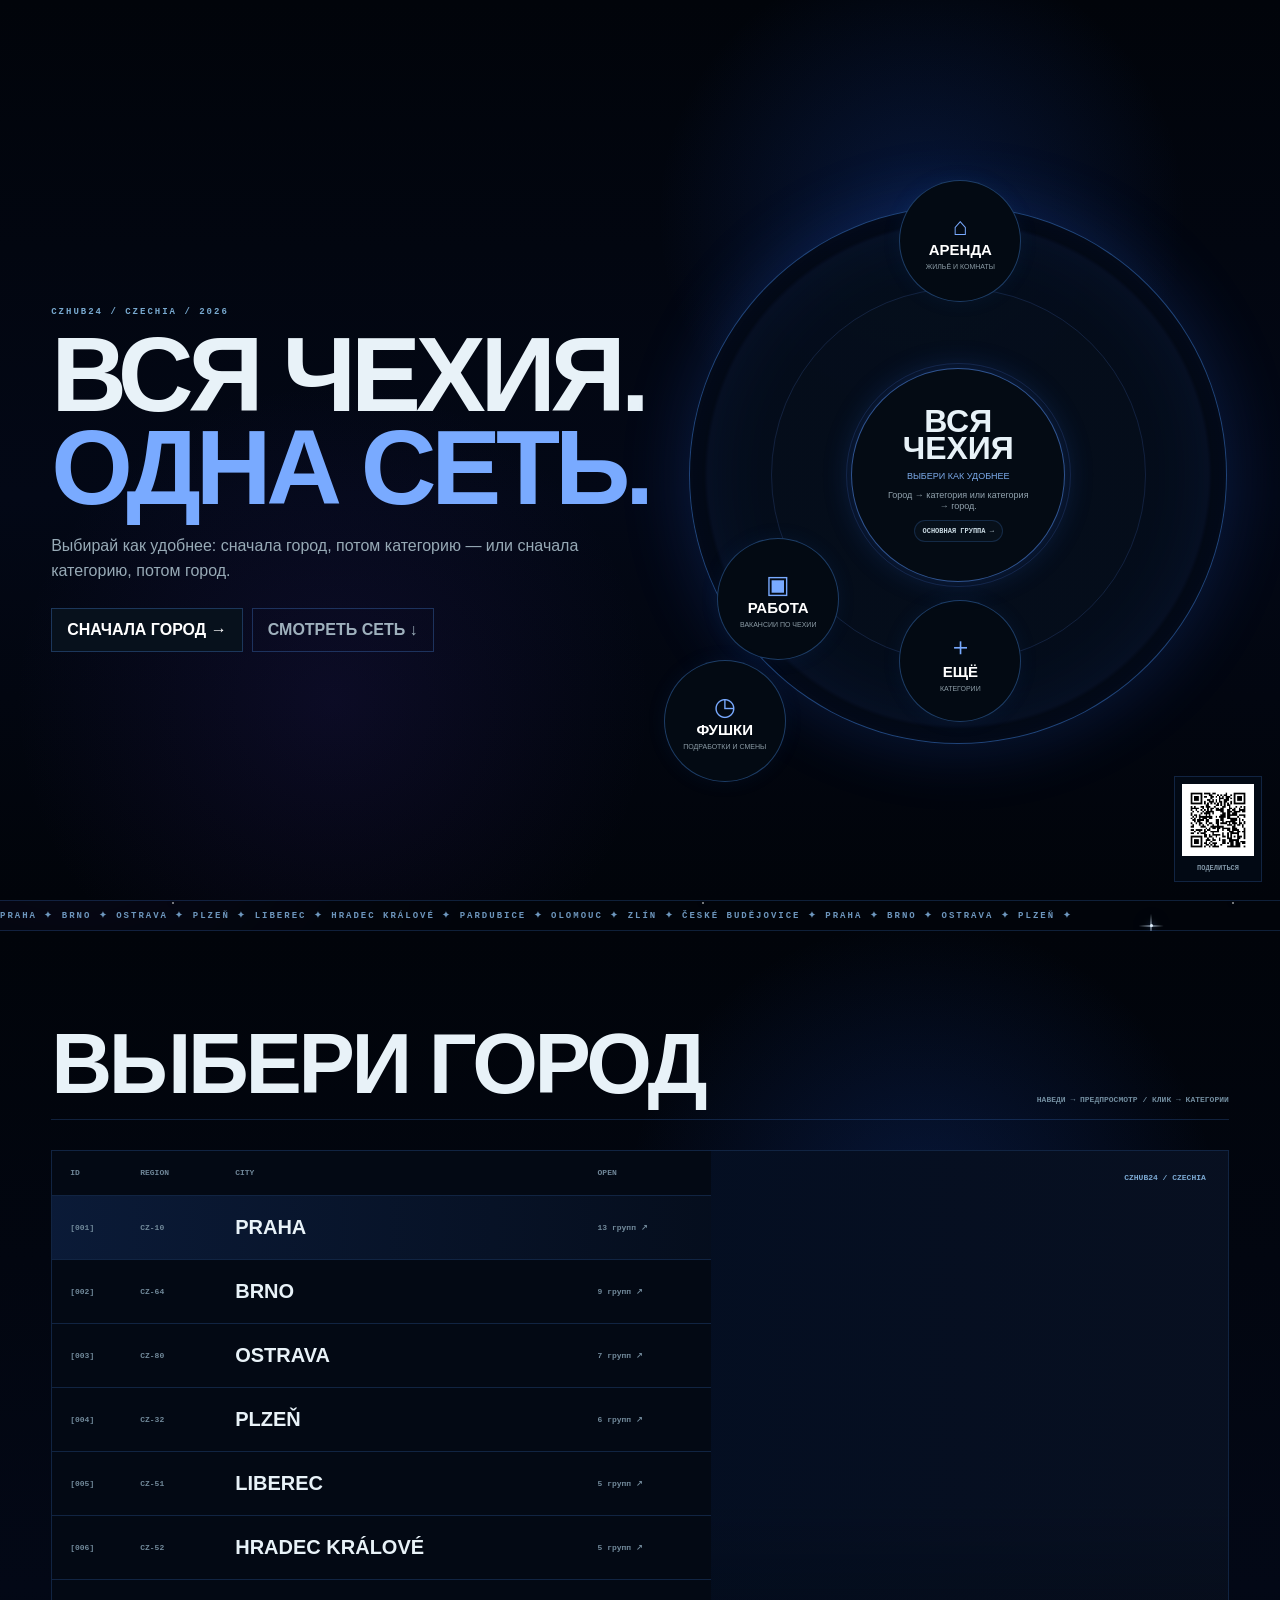
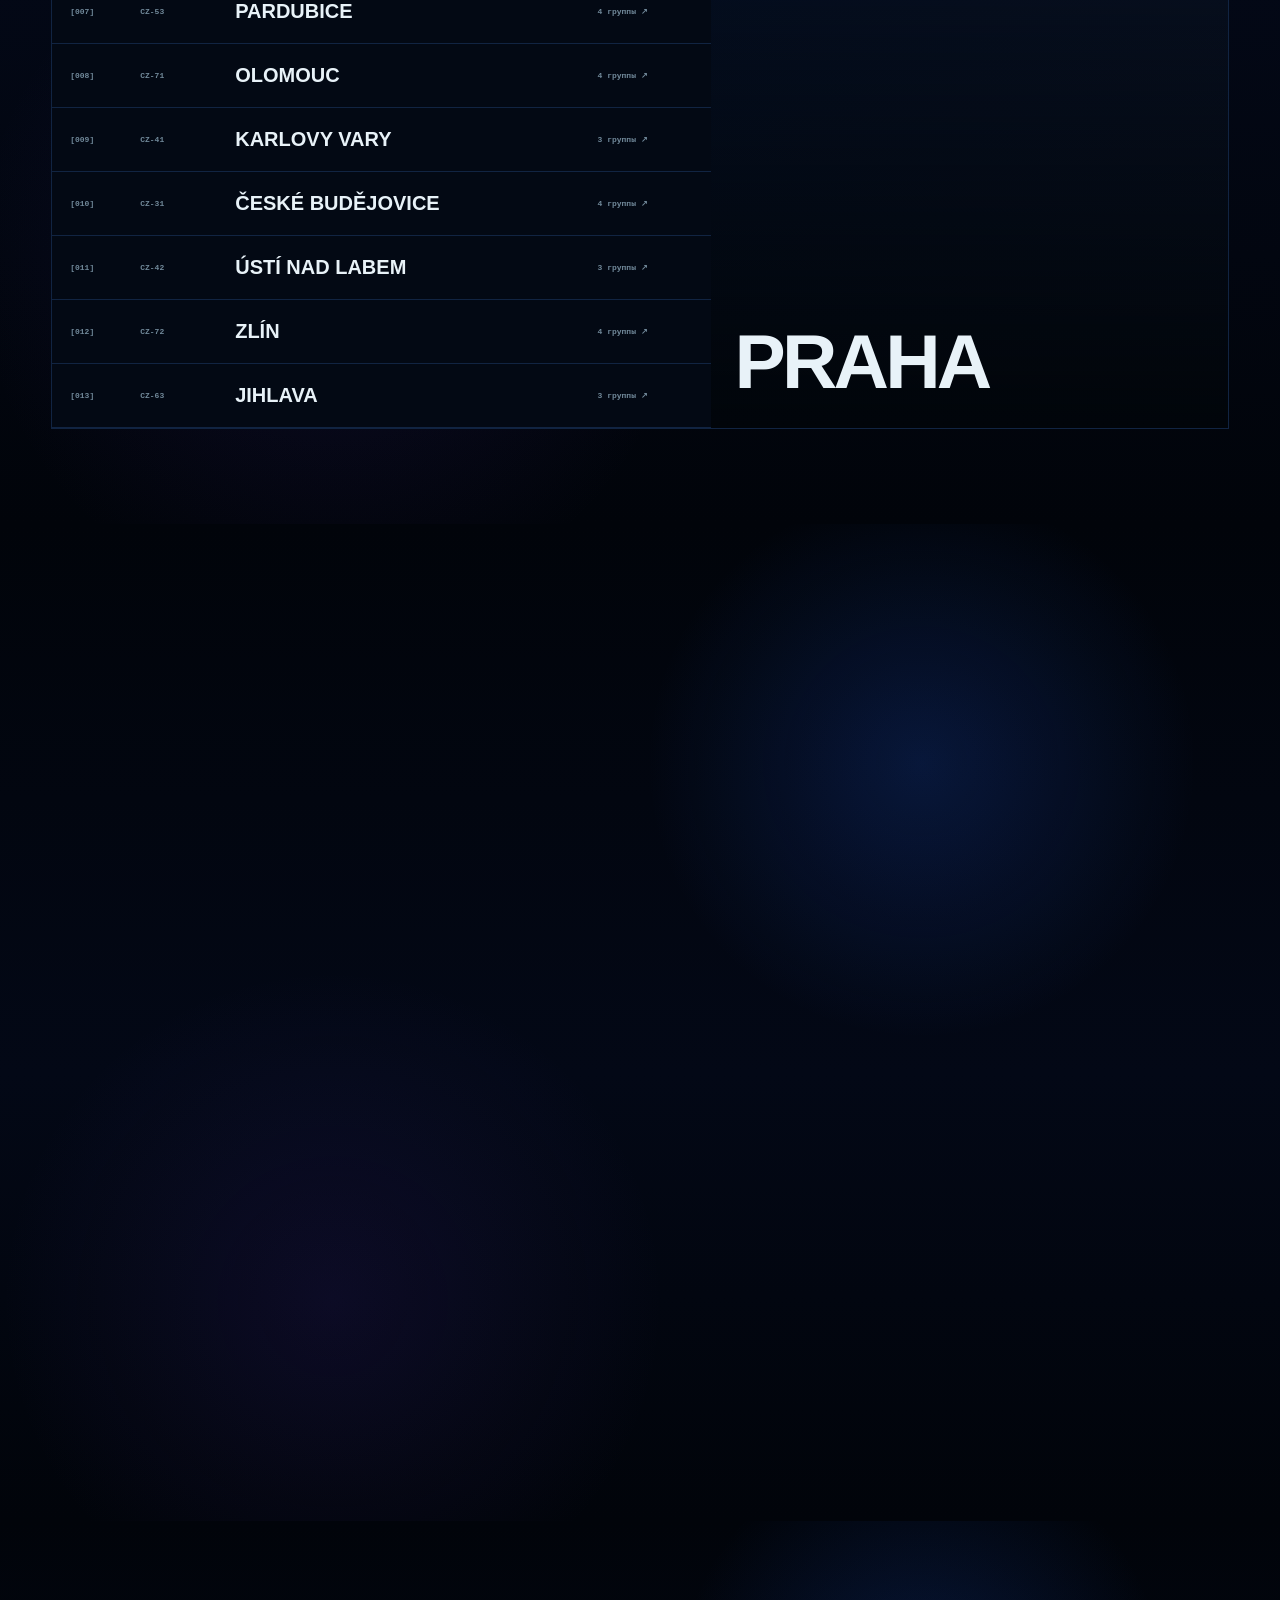
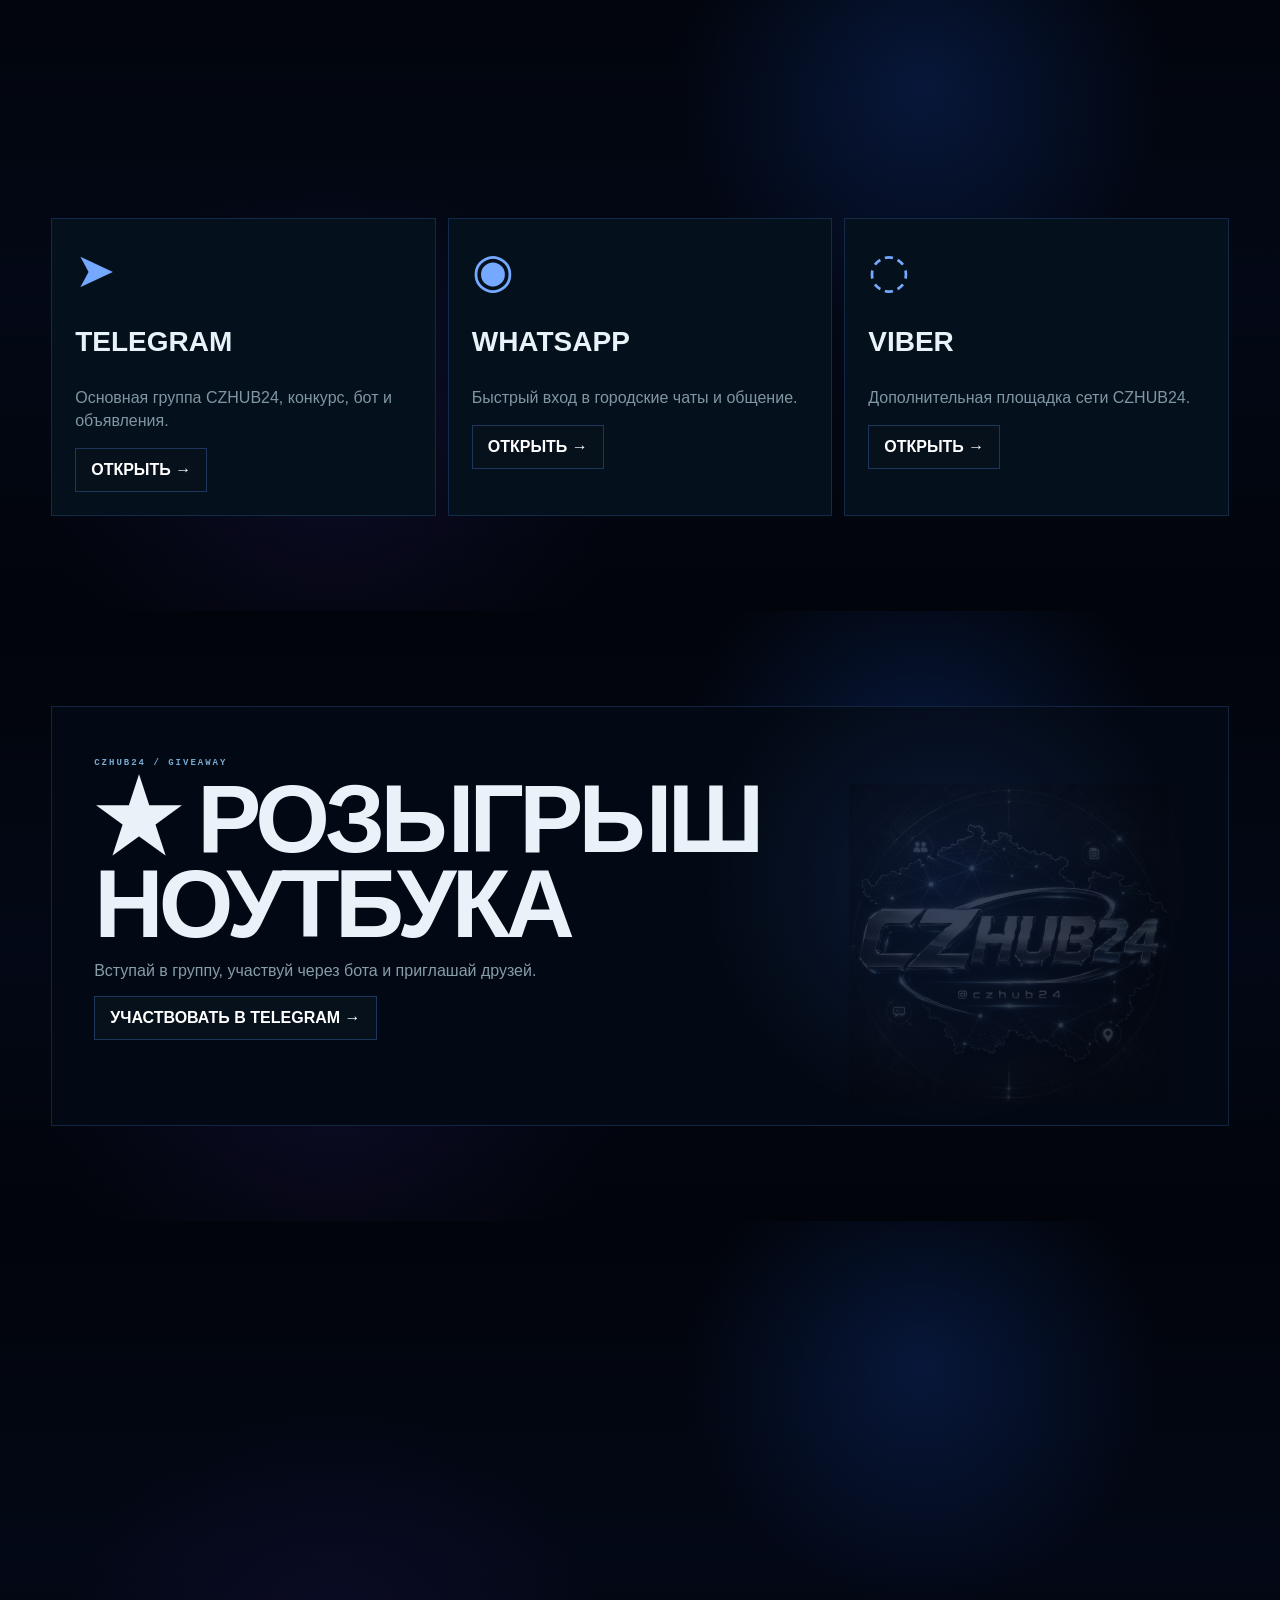
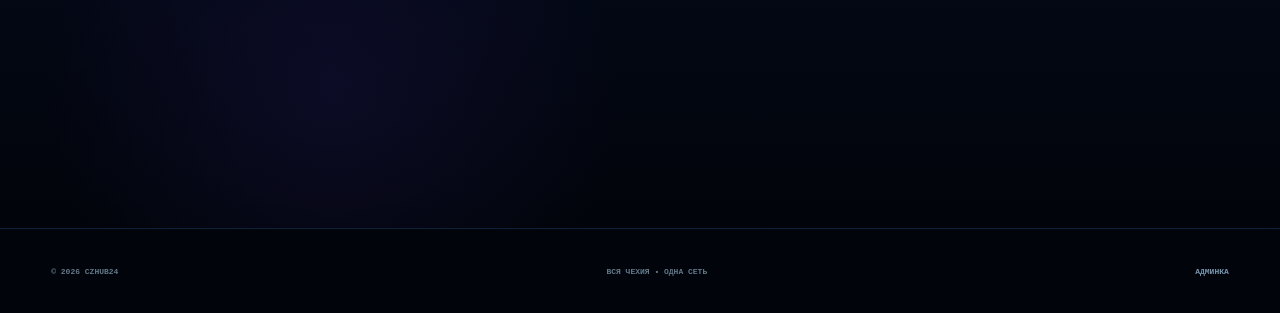
==== commit f7de2326: "fix: force V16 visual layer on GitHub Pages" ====
--- a/index.html
+++ b/index.html
@@ -1 +1,89 @@
-<!doctype html><html lang="ru"><head><meta charset="utf-8"><meta name="viewport" content="width=device-width,initial-scale=1"><meta name="theme-color" content="#01050a"><title>CZHUB24 — Вся Чехия. Одна сеть.</title><meta name="description" content="CZHUB24 — работа, фушки, аренда, маркет, авто, услуги и сообщества по всей Чехии."><link rel="stylesheet" href="./site-v15.css"><link rel="stylesheet" href="./visual-v15.css"></head><body><div class="stars" id="stars"></div><div class="progress" id="progress"></div><div class="v15Meteor"></div><div class="v15Meteor m2"></div><div class="v15Horizon" id="v15Horizon"></div><div class="v15CursorAura" id="v15CursorAura"></div><header><button class="brand" data-home aria-label="CZHUB24 — на главную"><img src="./assets/logo-header.png" alt="CZHUB24"></button><nav class="crumb" id="crumb"><button data-home>ЧЕХИЯ</button><i>→</i><button id="crumbCity">ГОРОД</button><i>→</i><button id="crumbCat">КАТЕГОРИЯ</button></nav><div class="headActions"><button class="choice" id="choiceBtn">ВЫБРАТЬ ГОРОД</button><button class="menuBtn" id="menuBtn">MENU +</button></div></header><main><section class="hero" id="home"><div class="heroBg"></div><div class="heroCopy"><p class="kicker">CZHUB24 / CZECHIA / 2026</p><h1>ВСЯ ЧЕХИЯ.<br><span>ОДНА СЕТЬ.</span></h1><p class="lead">Выбирай как удобнее: сначала город, потом категорию — или сначала категорию, потом город.</p><div class="heroBtns"><button class="btn" id="cityFirst">СНАЧАЛА ГОРОД →</button><button class="btn ghost" id="scrollGroups">СМОТРЕТЬ СЕТЬ ↓</button></div></div><div class="quick"><div class="orbit"><div class="core"><b id="coreTitle">ВСЯ<br>ЧЕХИЯ</b><small id="coreSub">ВЫБЕРИ КАК УДОБНЕЕ</small><p id="coreText">Город → категория или категория → город.</p><button id="mainGroup">ОСНОВНАЯ ГРУППА →</button></div><button class="node top" data-cat="rent"><span>⌂</span><b>АРЕНДА</b><small>ЖИЛЬЁ И КОМНАТЫ</small></button><button class="node right" data-cat="work"><span>▣</span><b>РАБОТА</b><small>ВАКАНСИИ ПО ЧЕХИИ</small></button><button class="node left" data-cat="gigs"><span>◷</span><b>ФУШКИ</b><small>ПОДРАБОТКИ И СМЕНЫ</small></button><button class="node bottom" id="moreCats"><span>＋</span><b>ЕЩЁ</b><small>КАТЕГОРИИ</small></button></div></div></section><div class="ticker"><div>PRAHA ✦ BRNO ✦ OSTRAVA ✦ PLZEŇ ✦ LIBEREC ✦ HRADEC KRÁLOVÉ ✦ PARDUBICE ✦ OLOMOUC ✦ ZLÍN ✦ ČESKÉ BUDĚJOVICE ✦ PRAHA ✦ BRNO ✦ OSTRAVA ✦ PLZEŇ ✦ </div></div><section class="section" id="cities"><div class="sectionHead"><h2>ВЫБЕРИ ГОРОД</h2><span>НАВЕДИ → ПРЕДПРОСМОТР / КЛИК → КАТЕГОРИИ</span></div><div class="cityLayout"><div class="cityRows"><div class="cityHeader"><span>ID</span><span>REGION</span><span>CITY</span><span>OPEN</span></div><div id="cityRows"></div></div><div class="cityPreview" id="cityPreview"><div class="previewMeta">CZHUB24 / CZECHIA</div><div class="previewName" id="previewName">PRAHA</div></div></div></section><section class="section" id="categories"><div class="sectionHead"><h2>КАТЕГОРИИ</h2><span>НАВЕДИ → ПРЕВЬЮ / КЛИК → ВЫБОР ПЛОЩАДКИ</span></div><div class="catLayout"><div class="catList" id="catList"></div><div class="catPreview" id="catPreview"><div class="catShade"></div><div class="catInfo"><small id="catCode">01 / CATEGORY</small><h3 id="catName">РАБОТА</h3><p id="catDesc"></p><button class="btn" id="catSelect">ВЫБРАТЬ →</button></div></div></div></section><section class="section" id="communities"><div class="sectionHead"><h2>ОДНА СЕТЬ.<br>ТРИ ВХОДА.</h2><span>TELEGRAM · WHATSAPP · VIBER</span></div><div class="platformCards"><article><i>➤</i><h3>TELEGRAM</h3><p>Основная группа CZHUB24, конкурс, бот и объявления.</p><button class="btn" data-platform="telegram">ОТКРЫТЬ →</button></article><article><i>◉</i><h3>WHATSAPP</h3><p>Быстрый вход в городские чаты и общение.</p><button class="btn" data-platform="whatsapp">ОТКРЫТЬ →</button></article><article><i>◌</i><h3>VIBER</h3><p>Дополнительная площадка сети CZHUB24.</p><button class="btn" data-platform="viber">ОТКРЫТЬ →</button></article></div></section><section class="section" id="giveaway"><div class="give"><p class="kicker">CZHUB24 / GIVEAWAY</p><h2>★ РОЗЫГРЫШ<br>НОУТБУКА</h2><p>Вступай в группу, участвуй через бота и приглашай друзей.</p><button class="btn" id="giveBtn">УЧАСТВОВАТЬ В TELEGRAM →</button><img src="./assets/logo.png" alt="" aria-hidden="true"></div></section><section class="section" id="about"><div class="sectionHead"><h2>ЭТО НЕ ЧАТ.<br>ЭТО СЕТЬ.</h2><span>О ПРОЕКТЕ</span></div><div class="about"><p>CZHUB24 объединяет города, категории и площадки в одной понятной системе. Пользователь выбирает маршрут так, как ему удобнее.</p><div class="stats"><div><b>13+</b><span>ГОРОДОВ</span></div><div><b>20+</b><span>КАТЕГОРИЙ</span></div><div><b>3</b><span>ПЛАТФОРМЫ</span></div><div><b>1</b><span>СЕТЬ</span></div></div></div></section></main><footer><span>© 2026 CZHUB24</span><span>ВСЯ ЧЕХИЯ • ОДНА СЕТЬ</span><a href="./admin/">АДМИНКА</a></footer><button class="qrFloat" id="qrBtn"><img src="./assets/qr.png" alt="QR CZHUB24"><small>ПОДЕЛИТЬСЯ</small></button><div class="overlay" id="cityOverlay"><div class="panel"><button class="close" data-close>×</button><h2 id="cityOverlayTitle">ВЫБЕРИ ГОРОД</h2><p id="cityOverlaySub"></p><div class="choiceGrid" id="cityGrid"></div></div></div><div class="overlay" id="extraOverlay"><div class="panel"><button class="close" data-close>×</button><h2>ЕЩЁ КАТЕГОРИИ</h2><p>Выбери направление — затем город.</p><div class="choiceGrid" id="extraGrid"></div></div></div><div class="overlay" id="menuOverlay"><div class="panel menuPanel"><button class="close" data-close>×</button><button data-jump="cities">01 / ГОРОДА</button><button data-jump="categories">02 / КАТЕГОРИИ</button><button data-jump="communities">03 / СООБЩЕСТВА</button><button data-jump="giveaway">04 / КОНКУРС</button><button data-jump="about">05 / О ПРОЕКТЕ</button></div></div><div class="overlay qrOverlay" id="qrOverlay"><div class="qrPanel"><button class="close" data-close>×</button><h2>ПОДЕЛИТЬСЯ CZHUB24</h2><p>Покажи этот QR — он ведёт на сайт CZHUB24.</p><img src="./assets/qr.png" alt="QR CZHUB24"><button class="btn" data-close>ГОТОВО</button></div></div><div class="result" id="result"><button class="close resultClose" id="resultClose">×</button><div class="resultHead"><small id="resultCode"></small><h2 id="resultTitle"></h2><p>Выбери, где удобнее открыть.</p></div><div class="resultPlatforms"><button data-dest="telegram"><i>➤</i><b>TELEGRAM</b><span>ОСНОВНАЯ ПЛОЩАДКА · РЕКОМЕНДУЕМ</span></button><button data-dest="whatsapp"><i>◉</i><b>WHATSAPP</b><span>ГОРОДСКИЕ ЧАТЫ</span></button><button data-dest="viber"><i>◌</i><b>VIBER</b><span>ДОПОЛНИТЕЛЬНАЯ ПЛОЩАДКА</span></button></div></div><div class="gate" id="gate"><div class="gateCore"></div><strong id="gateText">CZHUB24</strong></div><div class="fx" id="fx"></div><script src="./site-v15.js"></script><script src="./visual-v15.js"></script></body></html>+<!doctype html>
+<html lang="ru">
+<head>
+<meta charset="utf-8">
+<meta name="viewport" content="width=device-width,initial-scale=1">
+<meta name="theme-color" content="#01050a">
+<title>CZHUB24 — Вся Чехия. Одна сеть.</title>
+<meta name="description" content="CZHUB24 — работа, фушки, аренда, маркет, авто, услуги и сообщества по всей Чехии.">
+<link rel="stylesheet" href="./site-v15.css?v=16"><link rel="stylesheet" href="./visual-v16.css?v=16">
+</head>
+<body>
+<div class="stars" id="stars"></div><div class="progress" id="progress"></div><div class="v16Nebula n1"></div><div class="v16Nebula n2"></div><div class="v16Meteor"></div><div class="v16Meteor m2"></div><div class="v16Horizon" id="v16Horizon"></div><div class="v16CursorAura" id="v16CursorAura"></div>
+<header>
+  <button class="brand" data-home aria-label="CZHUB24 — на главную"><img src="./assets/logo-header.png" alt="CZHUB24"></button>
+  <nav class="crumb" id="crumb"><button data-home>ЧЕХИЯ</button><i>→</i><button id="crumbCity">ГОРОД</button><i>→</i><button id="crumbCat">КАТЕГОРИЯ</button></nav>
+  <div class="headActions"><button class="choice" id="choiceBtn">ВЫБРАТЬ ГОРОД</button><button class="menuBtn" id="menuBtn">MENU +</button></div>
+</header>
+
+<main>
+<section class="hero" id="home">
+ <div class="heroBg"></div>
+ <div class="heroCopy">
+   <p class="kicker">CZHUB24 / CZECHIA / 2026</p>
+   <h1>ВСЯ ЧЕХИЯ.<br><span>ОДНА СЕТЬ.</span></h1>
+   <p class="lead">Выбирай как удобнее: сначала город, потом категорию — или сначала категорию, потом город.</p>
+   <div class="heroBtns"><button class="btn" id="cityFirst">СНАЧАЛА ГОРОД →</button><button class="btn ghost" id="scrollGroups">СМОТРЕТЬ СЕТЬ ↓</button></div>
+ </div>
+ <div class="quick">
+   <div class="orbit">
+    <div class="core"><b id="coreTitle">ВСЯ<br>ЧЕХИЯ</b><small id="coreSub">ВЫБЕРИ КАК УДОБНЕЕ</small><p id="coreText">Город → категория или категория → город.</p><button id="mainGroup">ОСНОВНАЯ ГРУППА →</button></div>
+    <button class="node top" data-cat="rent"><span>⌂</span><b>АРЕНДА</b><small>ЖИЛЬЁ И КОМНАТЫ</small></button>
+    <button class="node right" data-cat="work"><span>▣</span><b>РАБОТА</b><small>ВАКАНСИИ ПО ЧЕХИИ</small></button>
+    <button class="node left" data-cat="gigs"><span>◷</span><b>ФУШКИ</b><small>ПОДРАБОТКИ И СМЕНЫ</small></button>
+    <button class="node bottom" id="moreCats"><span>＋</span><b>ЕЩЁ</b><small>КАТЕГОРИИ</small></button>
+   </div>
+ </div>
+</section>
+
+<div class="ticker"><div>PRAHA ✦ BRNO ✦ OSTRAVA ✦ PLZEŇ ✦ LIBEREC ✦ HRADEC KRÁLOVÉ ✦ PARDUBICE ✦ OLOMOUC ✦ ZLÍN ✦ ČESKÉ BUDĚJOVICE ✦ PRAHA ✦ BRNO ✦ OSTRAVA ✦ PLZEŇ ✦ </div></div>
+
+<section class="section" id="cities">
+ <div class="sectionHead"><h2>ВЫБЕРИ ГОРОД</h2><span>НАВЕДИ → ПРЕДПРОСМОТР / КЛИК → КАТЕГОРИИ</span></div>
+ <div class="cityLayout"><div class="cityRows"><div class="cityHeader"><span>ID</span><span>REGION</span><span>CITY</span><span>OPEN</span></div><div id="cityRows"></div></div><div class="cityPreview" id="cityPreview"><div class="previewMeta">CZHUB24 / CZECHIA</div><div class="previewName" id="previewName">PRAHA</div></div></div>
+</section>
+
+<section class="section" id="categories">
+ <div class="sectionHead"><h2>КАТЕГОРИИ</h2><span>НАВЕДИ → ПРЕВЬЮ / КЛИК → ВЫБОР ПЛОЩАДКИ</span></div>
+ <div class="catLayout"><div class="catList" id="catList"></div><div class="catPreview" id="catPreview"><div class="catShade"></div><div class="catInfo"><small id="catCode">01 / CATEGORY</small><h3 id="catName">РАБОТА</h3><p id="catDesc"></p><button class="btn" id="catSelect">ВЫБРАТЬ →</button></div></div></div>
+</section>
+
+<section class="section" id="communities">
+ <div class="sectionHead"><h2>ОДНА СЕТЬ.<br>ТРИ ВХОДА.</h2><span>TELEGRAM · WHATSAPP · VIBER</span></div>
+ <div class="platformCards">
+  <article><i>➤</i><h3>TELEGRAM</h3><p>Основная группа CZHUB24, конкурс, бот и объявления.</p><button class="btn" data-platform="telegram">ОТКРЫТЬ →</button></article>
+  <article><i>◉</i><h3>WHATSAPP</h3><p>Быстрый вход в городские чаты и общение.</p><button class="btn" data-platform="whatsapp">ОТКРЫТЬ →</button></article>
+  <article><i>◌</i><h3>VIBER</h3><p>Дополнительная площадка сети CZHUB24.</p><button class="btn" data-platform="viber">ОТКРЫТЬ →</button></article>
+ </div>
+</section>
+
+<section class="section" id="giveaway">
+ <div class="give"><p class="kicker">CZHUB24 / GIVEAWAY</p><h2>★ РОЗЫГРЫШ<br>НОУТБУКА</h2><p>Вступай в группу, участвуй через бота и приглашай друзей.</p><button class="btn" id="giveBtn">УЧАСТВОВАТЬ В TELEGRAM →</button><img src="./assets/logo.png" alt="" aria-hidden="true"></div>
+</section>
+
+<section class="section" id="about">
+ <div class="sectionHead"><h2>ЭТО НЕ ЧАТ.<br>ЭТО СЕТЬ.</h2><span>О ПРОЕКТЕ</span></div>
+ <div class="about"><p>CZHUB24 объединяет города, категории и площадки в одной понятной системе. Пользователь выбирает маршрут так, как ему удобнее.</p><div class="stats"><div><b>13+</b><span>ГОРОДОВ</span></div><div><b>20+</b><span>КАТЕГОРИЙ</span></div><div><b>3</b><span>ПЛАТФОРМЫ</span></div><div><b>1</b><span>СЕТЬ</span></div></div></div>
+</section>
+</main>
+
+<footer><span>© 2026 CZHUB24</span><span>ВСЯ ЧЕХИЯ • ОДНА СЕТЬ</span><a href="./admin/">АДМИНКА</a></footer>
+
+<button class="qrFloat" id="qrBtn"><img src="./assets/qr.png" alt="QR CZHUB24"><small>ПОДЕЛИТЬСЯ</small></button>
+
+<div class="overlay" id="cityOverlay"><div class="panel"><button class="close" data-close>×</button><h2 id="cityOverlayTitle">ВЫБЕРИ ГОРОД</h2><p id="cityOverlaySub"></p><div class="choiceGrid" id="cityGrid"></div></div></div>
+<div class="overlay" id="extraOverlay"><div class="panel"><button class="close" data-close>×</button><h2>ЕЩЁ КАТЕГОРИИ</h2><p>Выбери направление — затем город.</p><div class="choiceGrid" id="extraGrid"></div></div></div>
+<div class="overlay" id="menuOverlay"><div class="panel menuPanel"><button class="close" data-close>×</button><button data-jump="cities">01 / ГОРОДА</button><button data-jump="categories">02 / КАТЕГОРИИ</button><button data-jump="communities">03 / СООБЩЕСТВА</button><button data-jump="giveaway">04 / КОНКУРС</button><button data-jump="about">05 / О ПРОЕКТЕ</button></div></div>
+<div class="overlay qrOverlay" id="qrOverlay"><div class="qrPanel"><button class="close" data-close>×</button><h2>ПОДЕЛИТЬСЯ CZHUB24</h2><p>Покажи этот QR — он ведёт на сайт CZHUB24.</p><img src="./assets/qr.png" alt="QR CZHUB24"><button class="btn" data-close>ГОТОВО</button></div></div>
+
+<div class="result" id="result"><button class="close resultClose" id="resultClose">×</button><div class="resultHead"><small id="resultCode"></small><h2 id="resultTitle"></h2><p>Выбери, где удобнее открыть.</p></div><div class="resultPlatforms">
+ <button data-dest="telegram"><i>➤</i><b>TELEGRAM</b><span>ОСНОВНАЯ ПЛОЩАДКА · РЕКОМЕНДУЕМ</span></button>
+ <button data-dest="whatsapp"><i>◉</i><b>WHATSAPP</b><span>ГОРОДСКИЕ ЧАТЫ</span></button>
+ <button data-dest="viber"><i>◌</i><b>VIBER</b><span>ДОПОЛНИТЕЛЬНАЯ ПЛОЩАДКА</span></button>
+</div></div>
+
+<div class="gate" id="gate"><div class="gateCore"></div><strong id="gateText">CZHUB24</strong></div>
+<div class="fx" id="fx"></div>
+<script src="./site-v15.js?v=16"></script><script src="./visual-v16.js?v=16"></script>
+</body>
+</html>
--- a/visual-v16.css
+++ b/visual-v16.css
@@ -0,0 +1,28 @@
+/* CZHUB24 V16 live visual layer — intentionally obvious */
+:root{--v16bg:#01040a;--v16blue:#6ea8ff;--v16violet:#6958ff}
+body{background:#01040a!important}
+.heroBg{display:none!important}
+.hero,.section{background:radial-gradient(circle at 72% 24%,rgba(30,93,230,.20),transparent 23%),radial-gradient(circle at 26% 78%,rgba(78,49,181,.13),transparent 27%),linear-gradient(180deg,#01040a 0%,#030816 55%,#01040a 100%)!important}
+.section{background-attachment:scroll!important}
+.stars{position:fixed!important;inset:-8%!important;z-index:1!important;opacity:1!important;pointer-events:none;background:none!important;overflow:hidden;animation:v16Drift 36s linear infinite}
+.stars:before,.stars:after{content:"";position:absolute;inset:0;background-image:radial-gradient(circle,#e8f5ff 0 1.4px,transparent 1.7px),radial-gradient(circle,#76aaff 0 1px,transparent 1.35px),radial-gradient(circle,#fff 0 1.2px,transparent 1.5px);background-size:165px 165px,245px 245px,360px 360px;background-position:0 0,60px 90px,130px 30px;opacity:.72;filter:drop-shadow(0 0 5px rgba(85,145,255,.7));animation:v16Twinkle 5s ease-in-out infinite alternate}
+.stars:after{background-size:290px 290px,410px 410px,530px 530px;background-position:75px 110px,170px 10px,10px 180px;opacity:.45;animation-duration:7s;animation-direction:alternate-reverse}
+@keyframes v16Drift{to{transform:translate3d(-32px,52px,0)}}
+@keyframes v16Twinkle{from{opacity:.28;filter:brightness(.7)}to{opacity:.92;filter:brightness(1.4)}}
+.v16Star{position:absolute;width:3px;height:3px;border-radius:50%;background:#eaf5ff;box-shadow:0 0 7px #6aa6ff,0 0 20px rgba(67,112,255,.55);animation:v16Pulse var(--d,4s) ease-in-out infinite}
+.v16Star:before,.v16Star:after{content:"";position:absolute;left:50%;top:50%;transform:translate(-50%,-50%);background:linear-gradient(90deg,transparent,#dbeeff,transparent)}
+.v16Star:before{width:var(--s,24px);height:1px}.v16Star:after{width:1px;height:var(--s,24px);background:linear-gradient(180deg,transparent,#dbeeff,transparent)}
+@keyframes v16Pulse{0%,100%{opacity:.22;transform:scale(.7) rotate(0deg)}50%{opacity:1;transform:scale(1.3) rotate(45deg)}}
+.v16Nebula{position:fixed;z-index:1;pointer-events:none;width:56vw;height:56vw;border-radius:50%;filter:blur(70px);opacity:.22;mix-blend-mode:screen}.v16Nebula.n1{right:-18vw;top:5vh;background:radial-gradient(circle,rgba(42,111,255,.55),transparent 63%);animation:v16Float 12s ease-in-out infinite alternate}.v16Nebula.n2{left:-22vw;bottom:-16vw;background:radial-gradient(circle,rgba(92,56,210,.38),transparent 64%);animation:v16Float 15s ease-in-out infinite alternate-reverse}@keyframes v16Float{to{transform:translate3d(4vw,-3vh,0) scale(1.08)}}
+.v16Meteor{position:fixed;z-index:2;pointer-events:none;width:220px;height:2px;background:linear-gradient(90deg,transparent,rgba(204,229,255,.98));box-shadow:0 0 12px #4b8cff;transform:rotate(-29deg);opacity:0;animation:v16Meteor 8.5s linear infinite}.v16Meteor.m2{animation-delay:3.7s;animation-duration:12s}@keyframes v16Meteor{0%,73%{left:108vw;top:-8vh;opacity:0}76%{opacity:1}88%{left:-18vw;top:82vh;opacity:0}100%{opacity:0}}
+.v16Horizon{position:fixed;z-index:1;left:-10vw;right:-10vw;top:var(--hy,72vh);height:1px;pointer-events:none;background:linear-gradient(90deg,transparent,rgba(62,127,255,.08),rgba(209,231,255,.58),rgba(74,87,255,.12),transparent);box-shadow:0 0 34px rgba(51,113,255,.30);opacity:.72}
+.v16CursorAura{position:fixed;z-index:1;width:620px;height:620px;border-radius:50%;pointer-events:none;transform:translate(-50%,-50%);background:radial-gradient(circle,rgba(74,142,255,.10),rgba(75,64,198,.035) 36%,transparent 68%);filter:blur(8px)}
+header,.hero,.ticker,.section,footer,.overlay,.result{position:relative;z-index:3}header{position:fixed!important}.overlay,.result{position:fixed!important}
+.orbit{animation:v16OrbitBreath 5s ease-in-out infinite;box-shadow:0 0 70px rgba(46,111,255,.20),inset 0 0 90px rgba(63,102,255,.10)!important}.orbit:before{animation:v16RingSpin 20s linear infinite}.orbit:after{animation:v16RingSpin 12s linear infinite reverse}@keyframes v16OrbitBreath{50%{box-shadow:0 0 95px rgba(54,126,255,.32),inset 0 0 110px rgba(69,90,255,.16)}}@keyframes v16RingSpin{to{transform:rotate(360deg)}}
+.node{box-shadow:0 0 20px rgba(36,100,210,.08)!important}.node:hover{transform:scale(1.1) translateY(-3px)!important;box-shadow:0 0 34px rgba(64,135,255,.32)!important}
+.sectionHead,.cityLayout,.catLayout,.platformCards,.give,.about{transition:opacity .9s cubic-bezier(.16,1,.3,1),transform 1s cubic-bezier(.16,1,.3,1),filter .8s}.v16Reveal{opacity:0!important;transform:translateY(55px) scale(.985)!important;filter:blur(7px)!important}.v16Reveal.v16Seen{opacity:1!important;transform:none!important;filter:none!important}
+.cityRow,.catItem,.platformCards article,.node,.btn,.choiceGrid button{position:relative;overflow:hidden}.cityRow:hover:after,.catItem:hover:after,.platformCards article:hover:after,.node:hover:after,.btn:hover:after,.choiceGrid button:hover:after{content:"";position:absolute;inset:-45%;pointer-events:none;background:linear-gradient(115deg,transparent 43%,rgba(222,237,255,.22) 49%,transparent 55%);animation:v16Sheen .8s ease forwards}@keyframes v16Sheen{from{transform:translateX(-62%)}to{transform:translateX(62%)}}
+.overlay,.result{background:radial-gradient(circle at 70% 34%,rgba(32,92,218,.20),transparent 28%),radial-gradient(circle at 30% 78%,rgba(78,43,170,.13),transparent 27%),rgba(0,3,8,.982)!important;backdrop-filter:blur(22px) saturate(1.15)!important}.overlay.open .panel,.result.open .resultHead,.result.open .resultPlatforms{animation:v16GateIn .78s cubic-bezier(.16,1,.3,1) both}@keyframes v16GateIn{0%{opacity:0;transform:scale(.84) translateY(45px);filter:blur(15px)}60%{filter:none}100%{opacity:1;transform:none}}
+.qrFloat{transition:transform .35s,box-shadow .35s}.qrFloat:hover{transform:translateY(-8px) rotate(-2deg) scale(1.05);box-shadow:0 0 34px rgba(70,132,255,.32)}.qrOverlay.open .qrPanel{animation:v16Qr .95s cubic-bezier(.16,1,.3,1) both}@keyframes v16Qr{0%{opacity:0;transform:perspective(900px) rotateY(72deg) scale(.5);filter:blur(18px)}65%{opacity:1;transform:perspective(900px) rotateY(-6deg) scale(1.05);filter:none}100%{transform:none}}
+@media(max-width:900px){.v16CursorAura{display:none}.v16Nebula{opacity:.14}.v16Horizon{opacity:.35}}
+@media(prefers-reduced-motion:reduce){.v16Meteor,.stars,.stars:before,.stars:after,.orbit,.orbit:before,.orbit:after,.v16Nebula{animation:none!important}.v16CursorAura,.v16Horizon{display:none}}
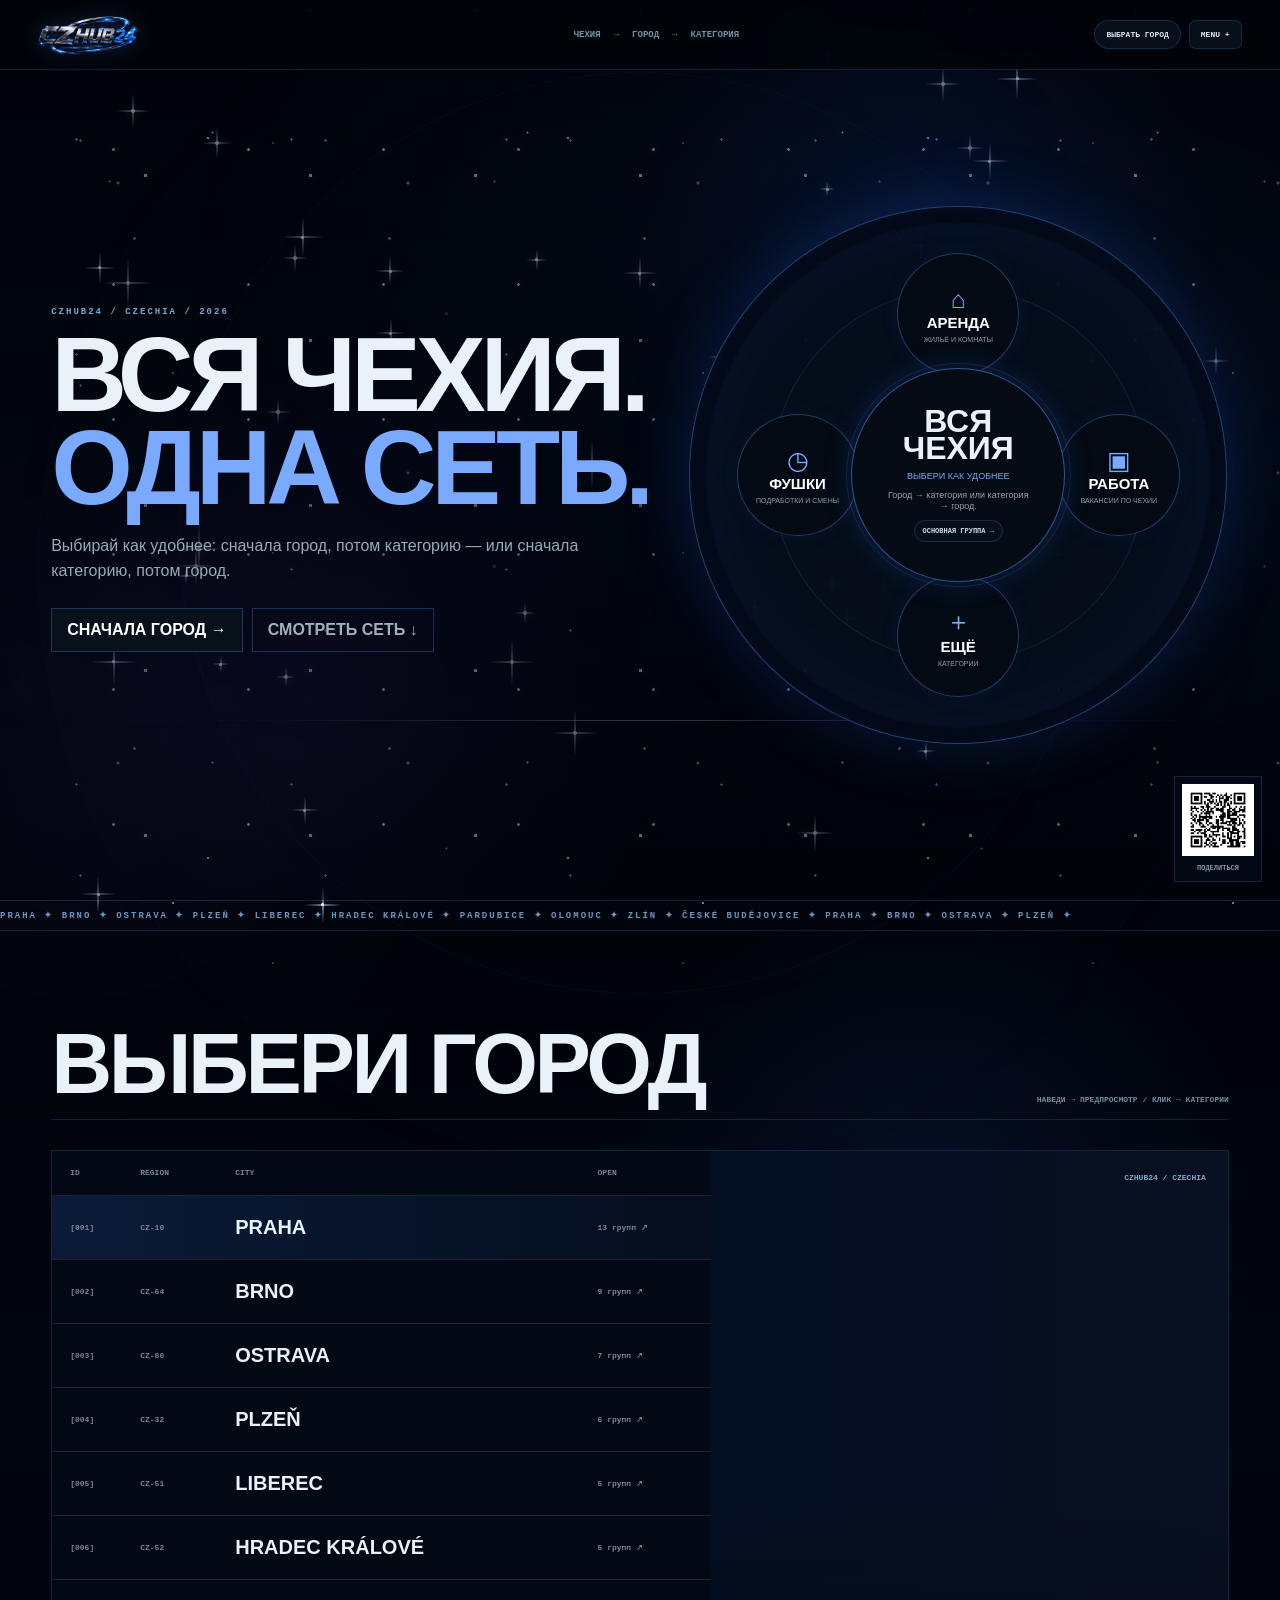
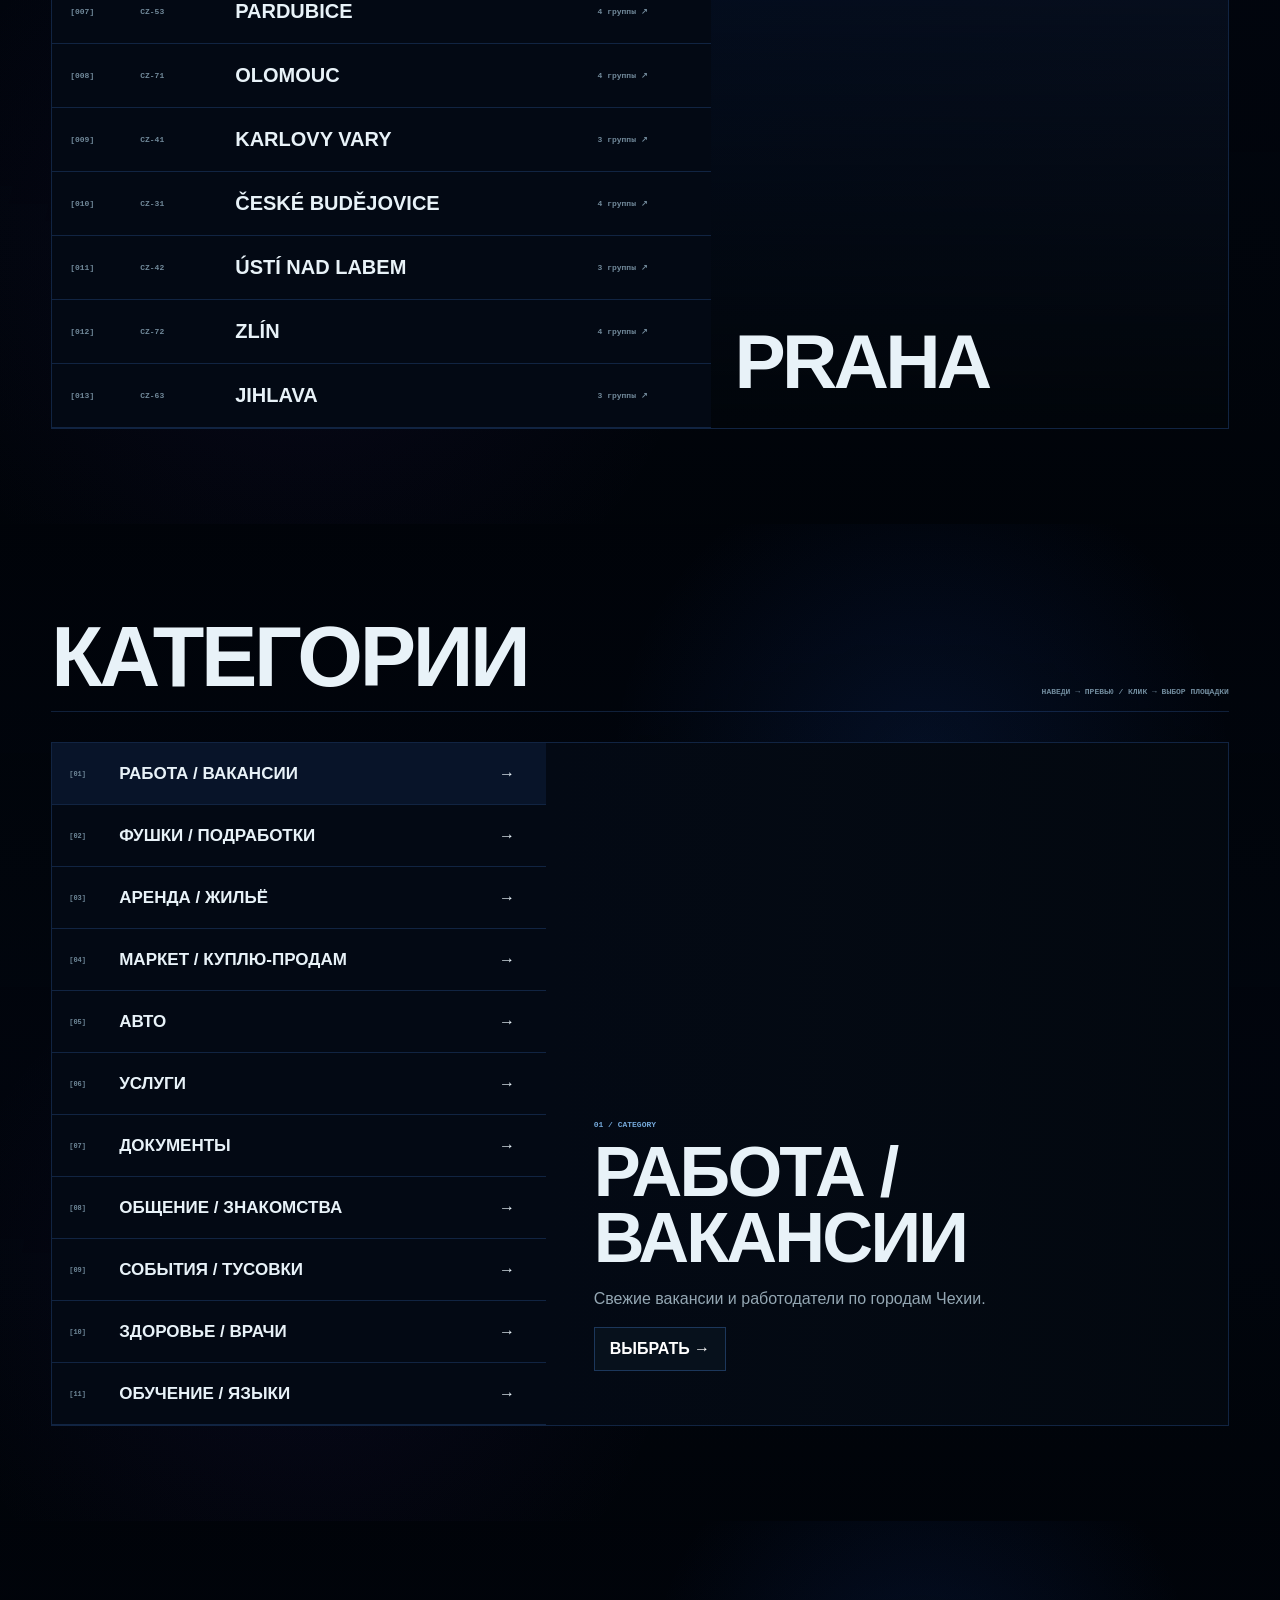
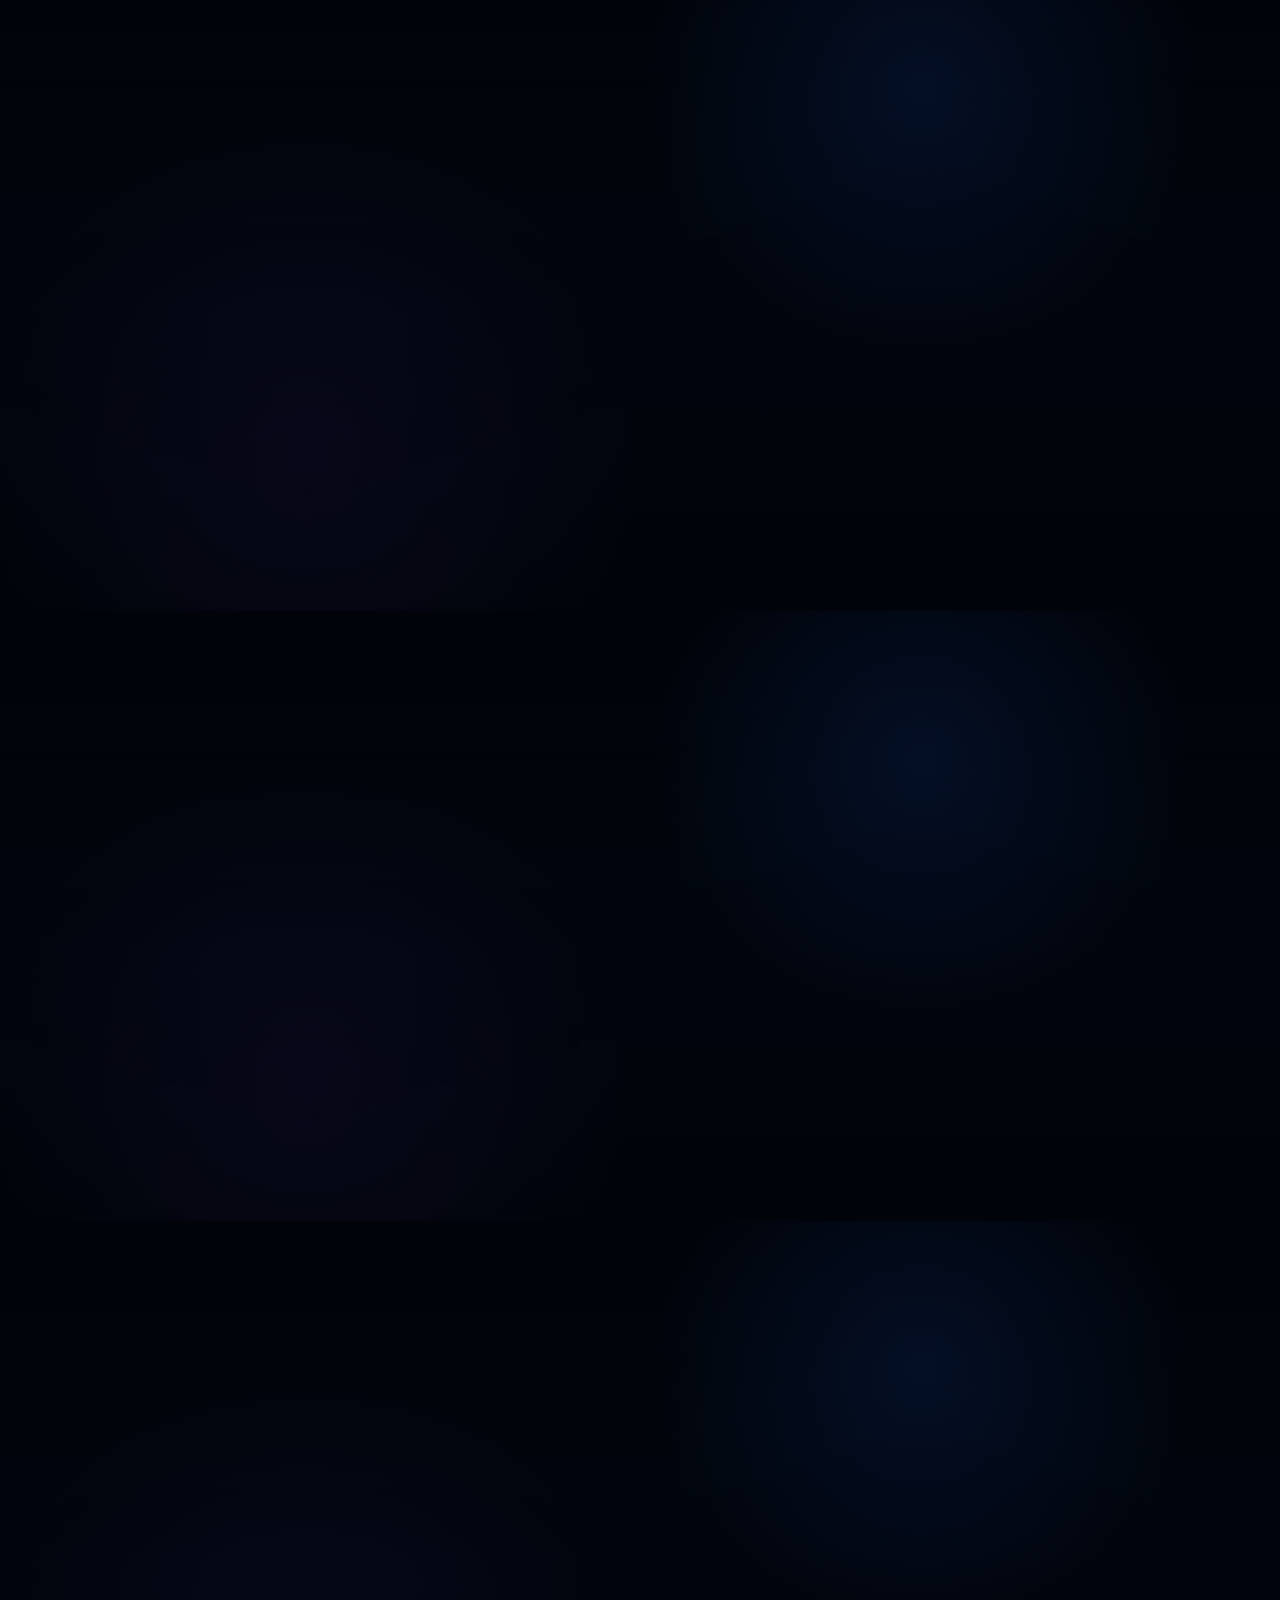
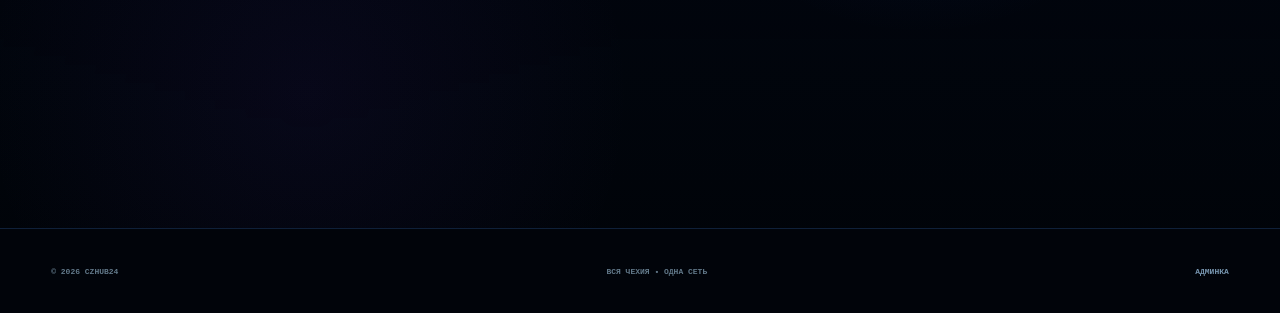
==== commit d0e687fa: "Load V17 visible star background and mouse effects" ====
--- a/index.html
+++ b/index.html
@@ -6,7 +6,7 @@
 <meta name="theme-color" content="#01050a">
 <title>CZHUB24 — Вся Чехия. Одна сеть.</title>
 <meta name="description" content="CZHUB24 — работа, фушки, аренда, маркет, авто, услуги и сообщества по всей Чехии.">
-<link rel="stylesheet" href="./site-v15.css?v=16"><link rel="stylesheet" href="./visual-v16.css?v=16">
+<link rel="stylesheet" href="./site-v15.css?v=17"><link rel="stylesheet" href="./visual-v16.css?v=17"><link rel="stylesheet" href="./visual-v17.css?v=17">
 </head>
 <body>
 <div class="stars" id="stars"></div><div class="progress" id="progress"></div><div class="v16Nebula n1"></div><div class="v16Nebula n2"></div><div class="v16Meteor"></div><div class="v16Meteor m2"></div><div class="v16Horizon" id="v16Horizon"></div><div class="v16CursorAura" id="v16CursorAura"></div>
@@ -84,6 +84,6 @@
 
 <div class="gate" id="gate"><div class="gateCore"></div><strong id="gateText">CZHUB24</strong></div>
 <div class="fx" id="fx"></div>
-<script src="./site-v15.js?v=16"></script><script src="./visual-v16.js?v=16"></script>
+<script src="./site-v15.js?v=17"></script><script src="./visual-v16.js?v=17"></script><script src="./visual-v17.js?v=17"></script>
 </body>
 </html>
--- a/visual-v16.css
+++ b/visual-v16.css
@@ -19,10 +19,18 @@
 .v16CursorAura{position:fixed;z-index:1;width:620px;height:620px;border-radius:50%;pointer-events:none;transform:translate(-50%,-50%);background:radial-gradient(circle,rgba(74,142,255,.10),rgba(75,64,198,.035) 36%,transparent 68%);filter:blur(8px)}
 header,.hero,.ticker,.section,footer,.overlay,.result{position:relative;z-index:3}header{position:fixed!important}.overlay,.result{position:fixed!important}
 .orbit{animation:v16OrbitBreath 5s ease-in-out infinite;box-shadow:0 0 70px rgba(46,111,255,.20),inset 0 0 90px rgba(63,102,255,.10)!important}.orbit:before{animation:v16RingSpin 20s linear infinite}.orbit:after{animation:v16RingSpin 12s linear infinite reverse}@keyframes v16OrbitBreath{50%{box-shadow:0 0 95px rgba(54,126,255,.32),inset 0 0 110px rgba(69,90,255,.16)}}@keyframes v16RingSpin{to{transform:rotate(360deg)}}
-.node{box-shadow:0 0 20px rgba(36,100,210,.08)!important}.node:hover{transform:scale(1.1) translateY(-3px)!important;box-shadow:0 0 34px rgba(64,135,255,.32)!important}
+.node{box-shadow:0 0 20px rgba(36,100,210,.08)!important}.node:hover{box-shadow:0 0 34px rgba(64,135,255,.32)!important}
+/* Fixed geometry: nodes are pinned to exact cardinal points and hover never replaces positioning transform */
+.quick{width:100%!important;min-width:0!important;overflow:visible!important}.orbit{margin-inline:auto!important;flex:none!important}
+.node.top{left:50%!important;top:0!important;right:auto!important;bottom:auto!important;transform:translate(-50%,-50%)!important}
+.node.right{right:0!important;top:50%!important;left:auto!important;bottom:auto!important;transform:translate(50%,-50%)!important}
+.node.bottom{left:50%!important;bottom:0!important;right:auto!important;top:auto!important;transform:translate(-50%,50%)!important}
+.node.left{left:0!important;top:50%!important;right:auto!important;bottom:auto!important;transform:translate(-50%,-50%)!important}
+.node:hover{scale:1.08;translate:0 0}
 .sectionHead,.cityLayout,.catLayout,.platformCards,.give,.about{transition:opacity .9s cubic-bezier(.16,1,.3,1),transform 1s cubic-bezier(.16,1,.3,1),filter .8s}.v16Reveal{opacity:0!important;transform:translateY(55px) scale(.985)!important;filter:blur(7px)!important}.v16Reveal.v16Seen{opacity:1!important;transform:none!important;filter:none!important}
 .cityRow,.catItem,.platformCards article,.node,.btn,.choiceGrid button{position:relative;overflow:hidden}.cityRow:hover:after,.catItem:hover:after,.platformCards article:hover:after,.node:hover:after,.btn:hover:after,.choiceGrid button:hover:after{content:"";position:absolute;inset:-45%;pointer-events:none;background:linear-gradient(115deg,transparent 43%,rgba(222,237,255,.22) 49%,transparent 55%);animation:v16Sheen .8s ease forwards}@keyframes v16Sheen{from{transform:translateX(-62%)}to{transform:translateX(62%)}}
 .overlay,.result{background:radial-gradient(circle at 70% 34%,rgba(32,92,218,.20),transparent 28%),radial-gradient(circle at 30% 78%,rgba(78,43,170,.13),transparent 27%),rgba(0,3,8,.982)!important;backdrop-filter:blur(22px) saturate(1.15)!important}.overlay.open .panel,.result.open .resultHead,.result.open .resultPlatforms{animation:v16GateIn .78s cubic-bezier(.16,1,.3,1) both}@keyframes v16GateIn{0%{opacity:0;transform:scale(.84) translateY(45px);filter:blur(15px)}60%{filter:none}100%{opacity:1;transform:none}}
 .qrFloat{transition:transform .35s,box-shadow .35s}.qrFloat:hover{transform:translateY(-8px) rotate(-2deg) scale(1.05);box-shadow:0 0 34px rgba(70,132,255,.32)}.qrOverlay.open .qrPanel{animation:v16Qr .95s cubic-bezier(.16,1,.3,1) both}@keyframes v16Qr{0%{opacity:0;transform:perspective(900px) rotateY(72deg) scale(.5);filter:blur(18px)}65%{opacity:1;transform:perspective(900px) rotateY(-6deg) scale(1.05);filter:none}100%{transform:none}}
-@media(max-width:900px){.v16CursorAura{display:none}.v16Nebula{opacity:.14}.v16Horizon{opacity:.35}}
+@media(max-width:900px){.v16CursorAura{display:none}.v16Nebula{opacity:.14}.v16Horizon{opacity:.35}.hero{display:block!important}.quick{min-height:520px!important;padding:58px 74px!important}.orbit{width:min(70vw,500px)!important;max-width:500px!important}.node{width:78px!important;height:78px!important}.core{inset:28%!important}}
+@media(max-width:520px){.quick{padding:46px 58px!important;min-height:440px!important}.orbit{width:min(68vw,360px)!important}.node{width:68px!important;height:68px!important}.node b{font-size:9px!important}.core b{font-size:22px!important}}
 @media(prefers-reduced-motion:reduce){.v16Meteor,.stars,.stars:before,.stars:after,.orbit,.orbit:before,.orbit:after,.v16Nebula{animation:none!important}.v16CursorAura,.v16Horizon{display:none}}
--- a/visual-v17.css
+++ b/visual-v17.css
@@ -0,0 +1,39 @@
+/* CZHUB24 V17 — visible starspace + cursor star magic. Visual layer only. */
+:root{--v17-deep:#01040a;--v17-blue:#79afff;--v17-violet:#6658ff}
+body{background:#01040a!important}
+/* The old V16 sections were too opaque and hid the stars. Keep only translucent atmosphere. */
+.hero,.section{background:radial-gradient(circle at 72% 24%,rgba(31,92,225,.12),transparent 26%),radial-gradient(circle at 24% 78%,rgba(87,51,190,.08),transparent 30%),linear-gradient(180deg,rgba(1,4,10,.30),rgba(2,7,17,.54) 55%,rgba(1,4,10,.42))!important}
+.hero{isolation:isolate}.section{isolation:isolate;background-attachment:scroll!important}
+/* Dedicated high-contrast star layer, behind content but above page background. */
+.v17Starspace{position:fixed;inset:0;z-index:2;pointer-events:none;overflow:hidden;background:radial-gradient(ellipse at 50% 30%,rgba(26,61,128,.10),transparent 50%)}
+.v17Starspace:before,.v17Starspace:after{content:"";position:absolute;inset:-8%;background-image:radial-gradient(circle,#f3f9ff 0 1.15px,transparent 1.55px),radial-gradient(circle,#7eb2ff 0 1px,transparent 1.4px),radial-gradient(circle,#d8eaff 0 .8px,transparent 1.25px);background-size:135px 135px,215px 215px,315px 315px;background-position:13px 19px,71px 104px,157px 47px;opacity:.70;filter:drop-shadow(0 0 4px rgba(83,144,255,.8));animation:v17SkyDrift 44s linear infinite,v17SkyTwinkle 5.2s ease-in-out infinite alternate}
+.v17Starspace:after{background-size:255px 255px,385px 385px,535px 535px;background-position:109px 183px,19px 61px,281px 118px;opacity:.48;animation-duration:63s,7.2s;animation-direction:reverse,alternate-reverse}
+@keyframes v17SkyDrift{to{transform:translate3d(-60px,46px,0)}}
+@keyframes v17SkyTwinkle{from{opacity:.38;filter:brightness(.72)}to{opacity:.9;filter:brightness(1.35)}}
+/* Four-point stars matching the CZHUB24 wallpaper language. */
+.v17CrossStar{position:absolute;width:4px;height:4px;border-radius:50%;background:#eef7ff;box-shadow:0 0 8px #67a5ff,0 0 22px rgba(64,116,255,.62);opacity:.7;animation:v17CrossPulse var(--dur,4.6s) ease-in-out infinite}
+.v17CrossStar:before,.v17CrossStar:after{content:"";position:absolute;left:50%;top:50%;transform:translate(-50%,-50%);pointer-events:none}
+.v17CrossStar:before{width:var(--ray,30px);height:1px;background:linear-gradient(90deg,transparent,#ddecff 40%,#fff 50%,#ddecff 60%,transparent)}
+.v17CrossStar:after{height:var(--ray,30px);width:1px;background:linear-gradient(180deg,transparent,#ddecff 40%,#fff 50%,#ddecff 60%,transparent)}
+@keyframes v17CrossPulse{0%,100%{opacity:.24;transform:scale(.72) rotate(0)}50%{opacity:1;transform:scale(1.24) rotate(45deg)}}
+/* Constellation-like arcs in the background. */
+.v17OrbitLine{position:fixed;z-index:2;pointer-events:none;border:1px solid rgba(76,135,232,.08);border-radius:50%;width:72vw;height:72vw;left:14vw;top:8vh;box-shadow:0 0 40px rgba(48,100,210,.025);animation:v17OrbitSlow 34s linear infinite}
+.v17OrbitLine.o2{width:94vw;height:94vw;left:3vw;top:-4vh;border-color:rgba(104,91,225,.06);animation-duration:49s;animation-direction:reverse}
+@keyframes v17OrbitSlow{to{transform:rotate(360deg)}}
+/* Mouse magic: sparks and tiny four-point stars actually follow the pointer. */
+.v17MouseStar{position:fixed;z-index:110;pointer-events:none;width:4px;height:4px;border-radius:50%;background:#f7fbff;box-shadow:0 0 6px #83b7ff,0 0 15px rgba(67,113,255,.65);transform:translate(-50%,-50%);animation:v17MouseDie .82s cubic-bezier(.2,.7,.2,1) forwards}
+.v17MouseStar:before,.v17MouseStar:after{content:"";position:absolute;left:50%;top:50%;transform:translate(-50%,-50%)}
+.v17MouseStar:before{height:1px;width:var(--r,18px);background:linear-gradient(90deg,transparent,#e7f3ff,transparent)}
+.v17MouseStar:after{width:1px;height:var(--r,18px);background:linear-gradient(180deg,transparent,#e7f3ff,transparent)}
+@keyframes v17MouseDie{0%{opacity:1;scale:.6}40%{opacity:1;scale:1.15}100%{opacity:0;translate:var(--mx,0) var(--my,18px);scale:.15;rotate:55deg}}
+.v17MouseLine{position:fixed;z-index:108;pointer-events:none;height:1px;transform-origin:0 50%;background:linear-gradient(90deg,rgba(120,176,255,.50),transparent);filter:drop-shadow(0 0 3px rgba(81,139,255,.5));animation:v17LineDie .42s ease-out forwards}@keyframes v17LineDie{to{opacity:0;filter:blur(1px)}}
+/* Make the mouse aura visible but not a generic giant bloom. */
+.v16CursorAura{z-index:2!important;width:420px!important;height:420px!important;background:radial-gradient(circle,rgba(83,145,255,.065),rgba(94,67,215,.025) 30%,transparent 66%)!important;filter:none!important}
+/* Existing content stays above stars. */
+header,.hero,.ticker,.section,footer,.overlay,.result,.qrFloat{z-index:3}
+header,.qrFloat{z-index:60}.overlay{z-index:120}.result{z-index:130}.gate{z-index:190}
+/* Cards get a subtle star-glint rather than plain glow. */
+.node,.cityRow,.catItem,.platformCards article,.choiceGrid button{position:relative}
+.node:focus-visible,.cityRow:focus-visible,.catItem:focus-visible{outline:1px solid #85b6ff;outline-offset:3px}
+@media(max-width:900px){.v17Starspace:before,.v17Starspace:after{opacity:.58}.v17OrbitLine{opacity:.55}.v17MouseStar,.v17MouseLine{display:none}}
+@media(prefers-reduced-motion:reduce){.v17Starspace:before,.v17Starspace:after,.v17CrossStar,.v17OrbitLine{animation:none!important}.v17MouseStar,.v17MouseLine{display:none}}
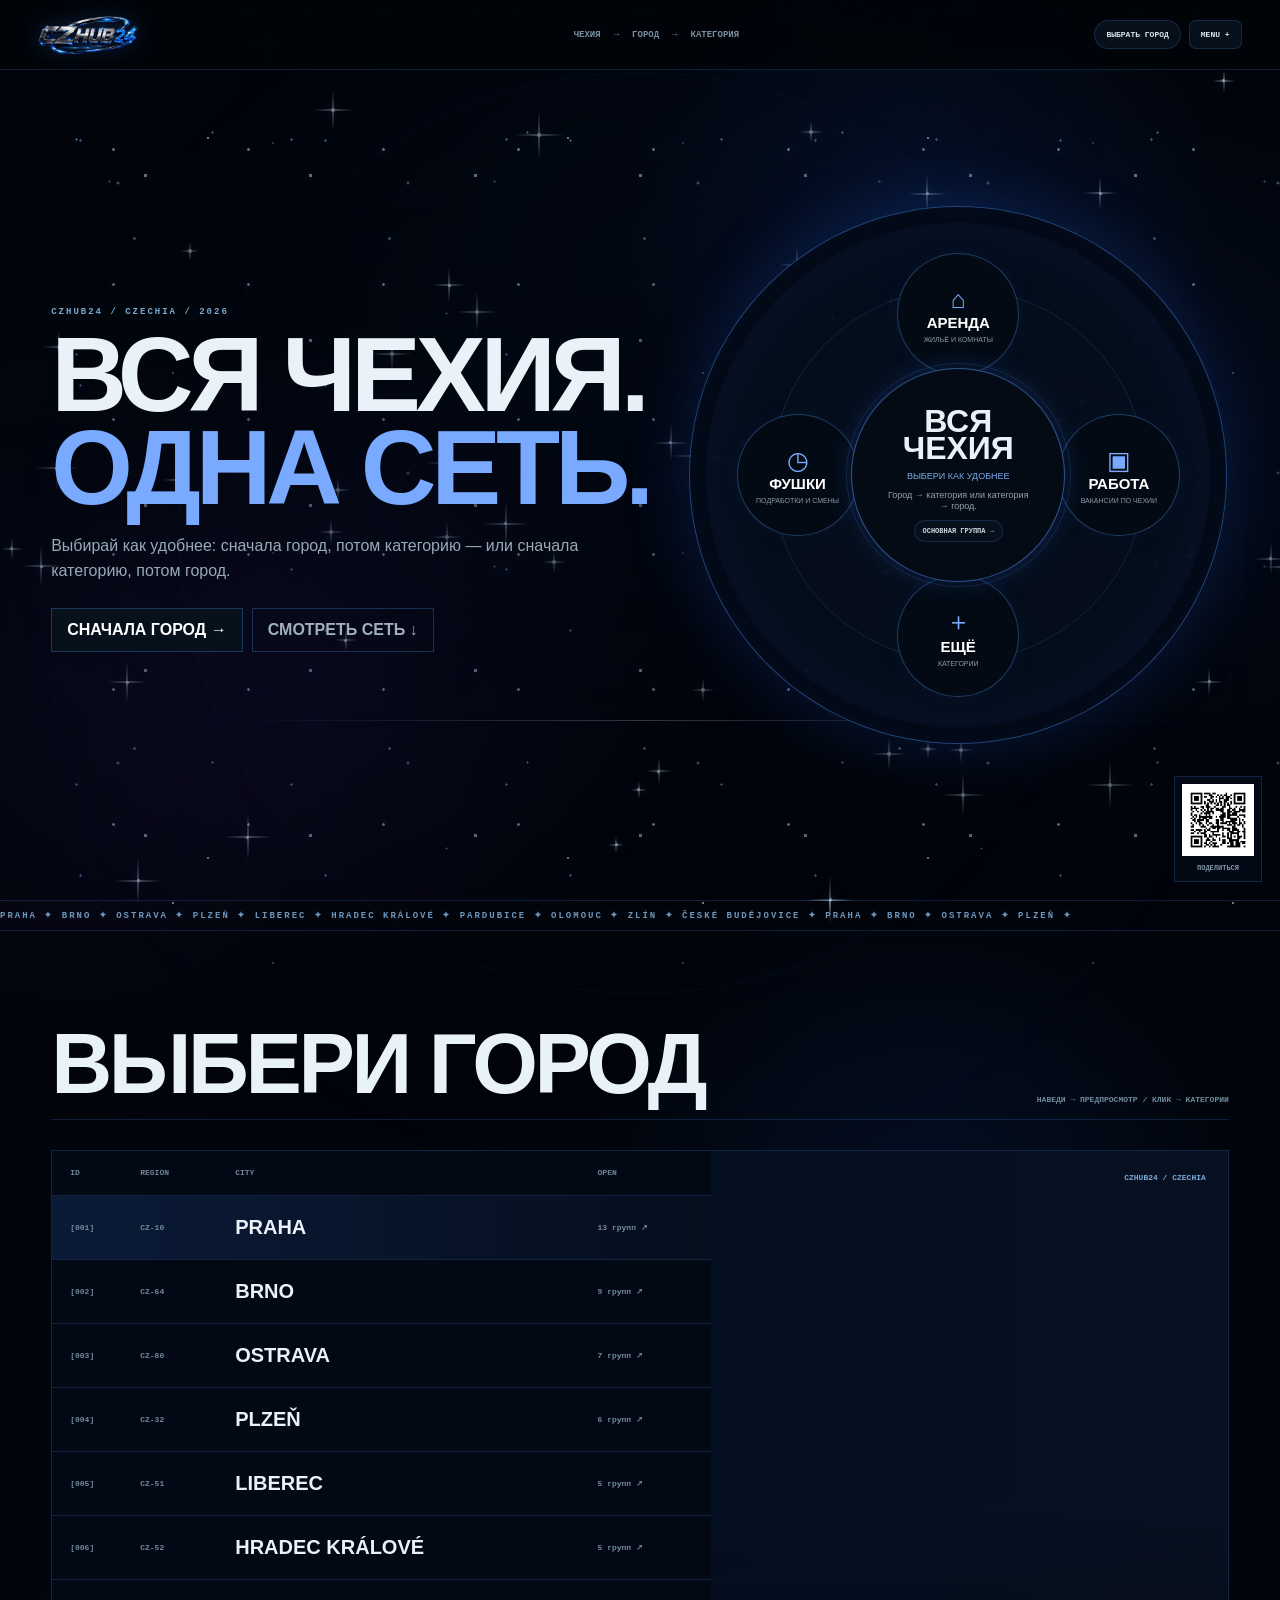
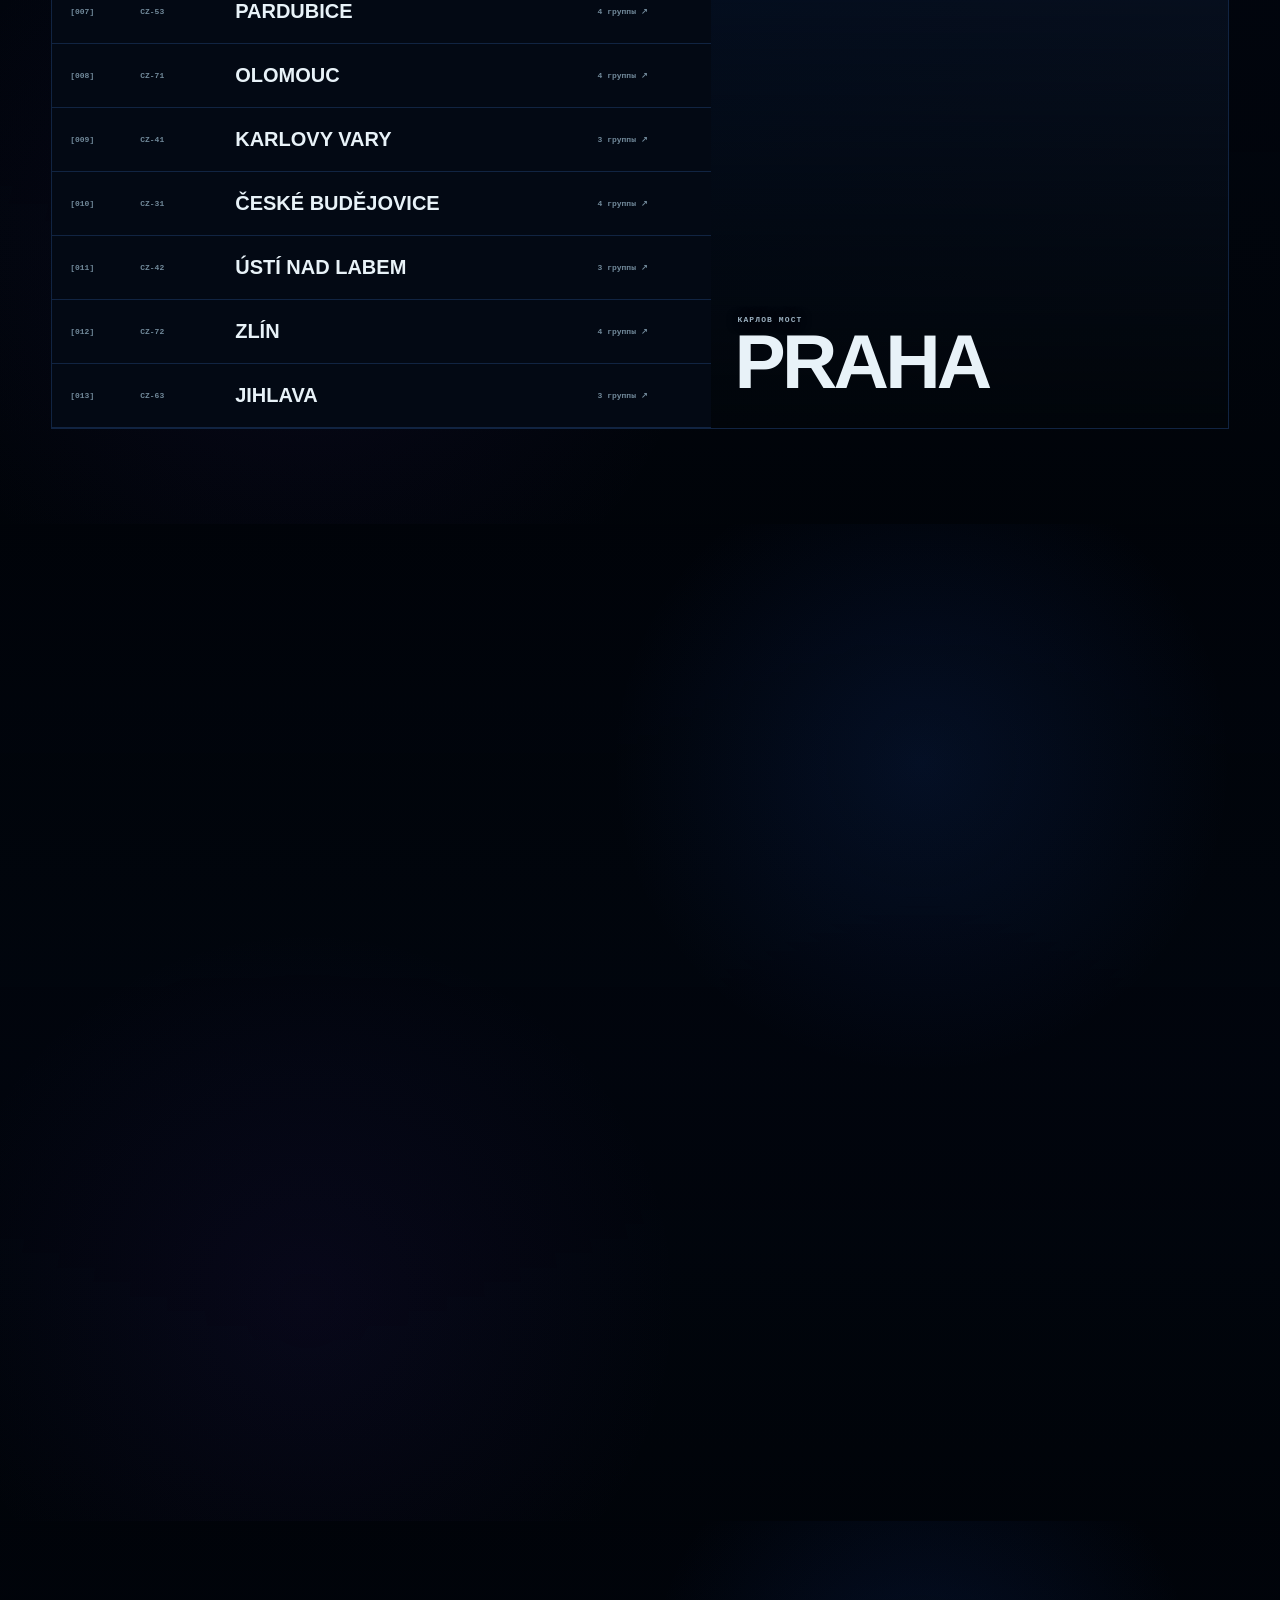
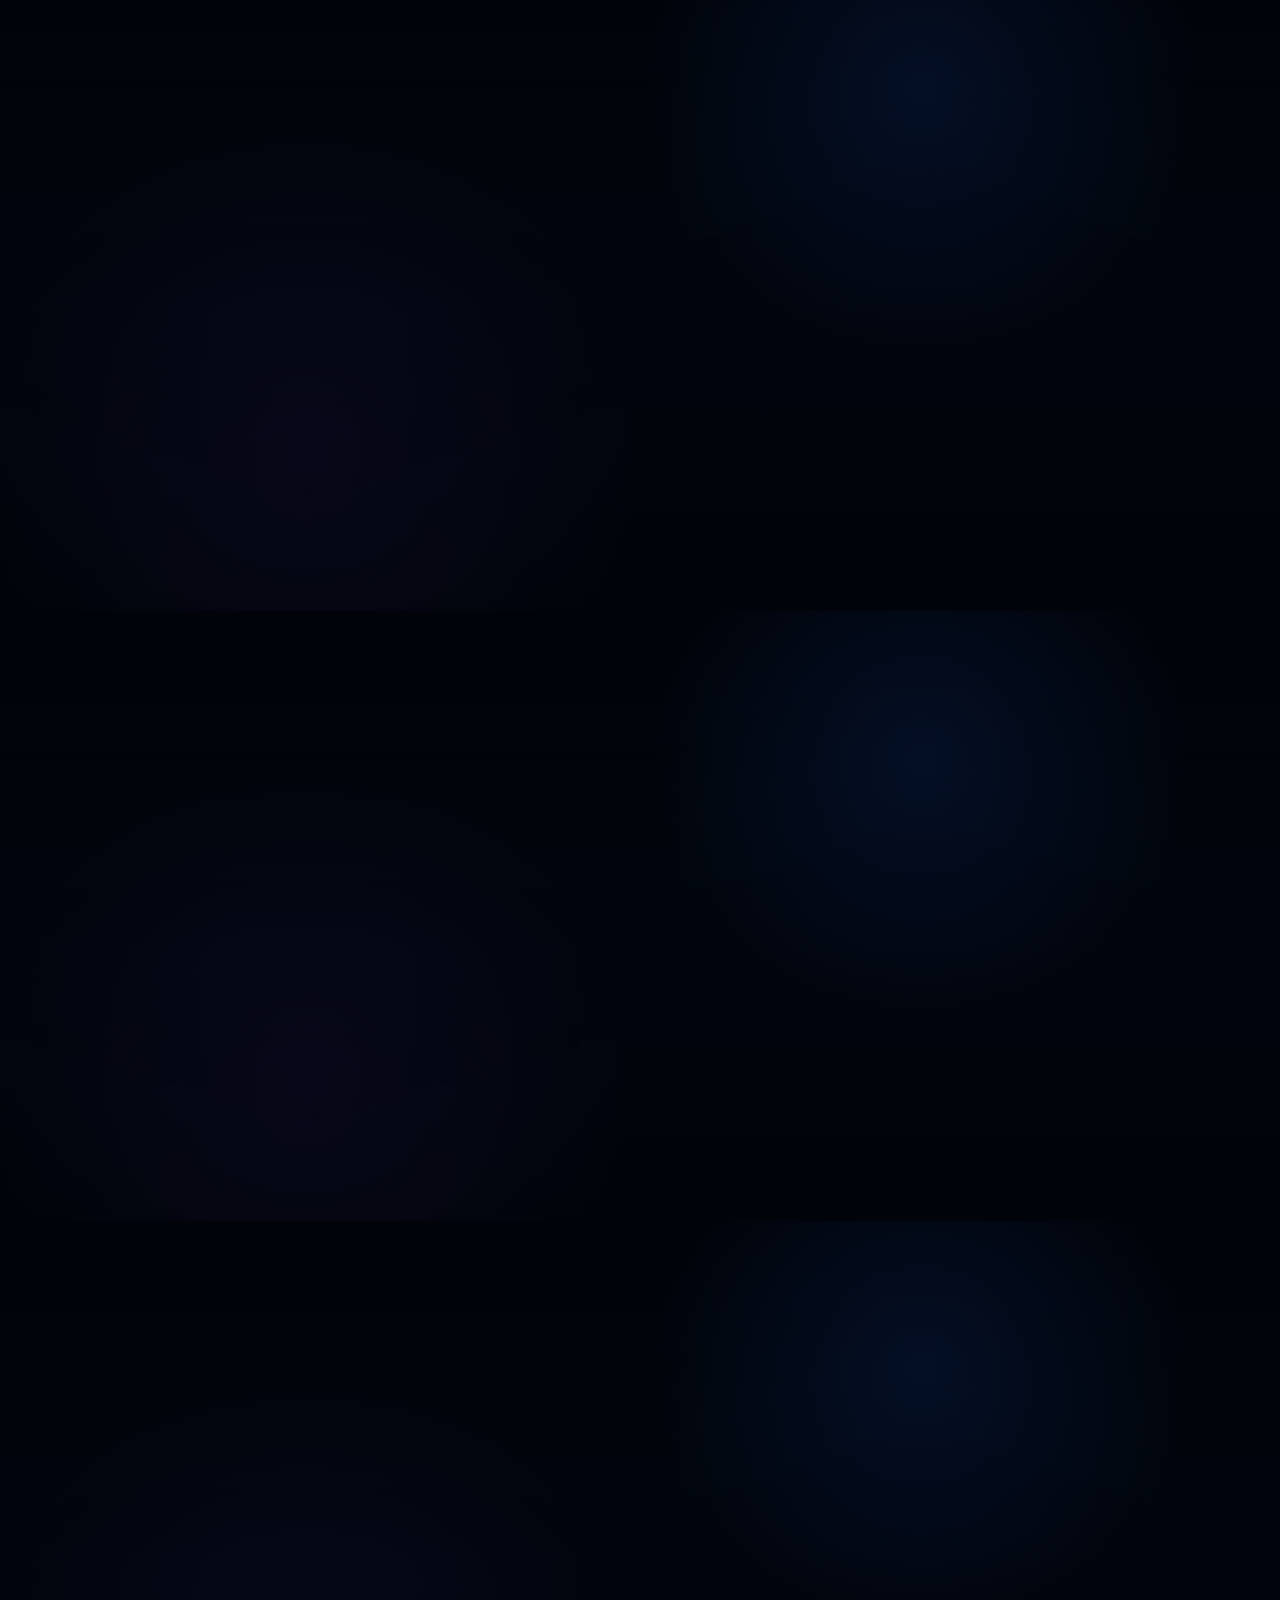
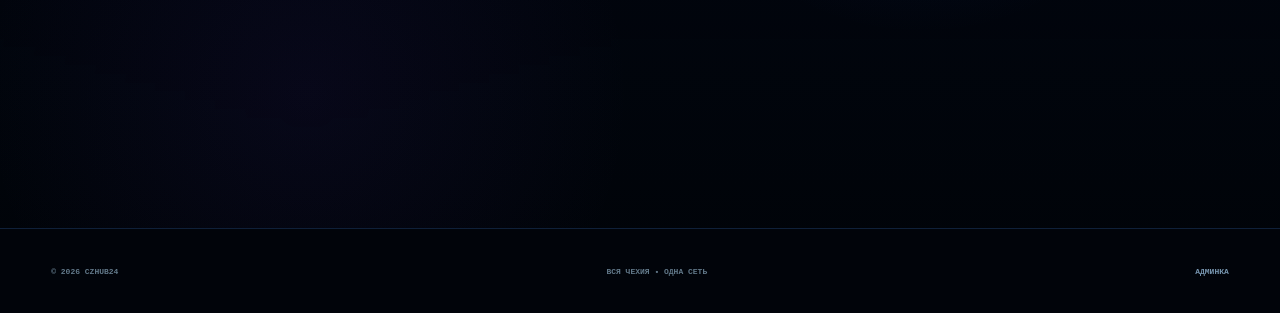
==== commit 80481833: "Load V18 UI fixes and optimized landmark previews" ====
--- a/index.html
+++ b/index.html
@@ -6,7 +6,8 @@
 <meta name="theme-color" content="#01050a">
 <title>CZHUB24 — Вся Чехия. Одна сеть.</title>
 <meta name="description" content="CZHUB24 — работа, фушки, аренда, маркет, авто, услуги и сообщества по всей Чехии.">
-<link rel="stylesheet" href="./site-v15.css?v=17"><link rel="stylesheet" href="./visual-v16.css?v=17"><link rel="stylesheet" href="./visual-v17.css?v=17">
+<link rel="stylesheet" href="./site-v15.css?v=18"><link rel="stylesheet" href="./visual-v16.css?v=18"><link rel="stylesheet" href="./visual-v17.css?v=18">
+<link rel="stylesheet" href="./visual-v18.css?v=18">
 </head>
 <body>
 <div class="stars" id="stars"></div><div class="progress" id="progress"></div><div class="v16Nebula n1"></div><div class="v16Nebula n2"></div><div class="v16Meteor"></div><div class="v16Meteor m2"></div><div class="v16Horizon" id="v16Horizon"></div><div class="v16CursorAura" id="v16CursorAura"></div>
@@ -84,6 +85,7 @@
 
 <div class="gate" id="gate"><div class="gateCore"></div><strong id="gateText">CZHUB24</strong></div>
 <div class="fx" id="fx"></div>
-<script src="./site-v15.js?v=17"></script><script src="./visual-v16.js?v=17"></script><script src="./visual-v17.js?v=17"></script>
+<script src="./site-v15.js?v=18"></script><script src="./visual-v16.js?v=18"></script><script src="./visual-v17.js?v=18"></script>
+<script src="./visual-v18.js?v=18"></script>
 </body>
 </html>
--- a/visual-v18.css
+++ b/visual-v18.css
@@ -0,0 +1,97 @@
+/* CZHUB24 V18 — compact menu cards, stable messenger transition, faster landmark previews */
+
+/* MENU: compact card instead of huge typography */
+#menuOverlay .panel.menuPanel{
+  width:min(760px,92vw)!important;
+  max-height:82vh!important;
+  padding:72px 18px 18px!important;
+  display:grid!important;
+  grid-template-columns:repeat(2,minmax(0,1fr))!important;
+  gap:10px!important;
+  background:linear-gradient(160deg,rgba(5,14,26,.985),rgba(1,6,13,.995))!important;
+  border:1px solid rgba(91,152,245,.30)!important;
+  box-shadow:0 35px 110px rgba(0,0,0,.70),inset 0 0 45px rgba(56,107,215,.04)!important;
+  overflow:hidden!important;
+}
+#menuOverlay .menuPanel>button:not(.close){
+  min-height:104px!important;
+  margin:0!important;
+  padding:17px 18px!important;
+  border:1px solid rgba(76,133,219,.20)!important;
+  border-radius:9px!important;
+  background:linear-gradient(145deg,rgba(8,20,35,.96),rgba(3,10,19,.98))!important;
+  color:#e7f1f8!important;
+  text-align:left!important;
+  font-family:"Segoe UI",Arial,sans-serif!important;
+  font-size:18px!important;
+  line-height:1.15!important;
+  font-weight:680!important;
+  letter-spacing:-.01em!important;
+  cursor:pointer!important;
+  transition:transform .28s cubic-bezier(.16,1,.3,1),border-color .25s,background .25s,box-shadow .25s!important;
+}
+#menuOverlay .menuPanel>button:not(.close):before{
+  content:"ОТКРЫТЬ";
+  display:block;
+  margin-bottom:10px;
+  color:#6f8da7;
+  font:700 7px ui-monospace,monospace;
+  letter-spacing:1.4px;
+}
+#menuOverlay .menuPanel>button:not(.close):hover{
+  padding-left:18px!important;
+  transform:translateY(-4px)!important;
+  border-color:rgba(112,174,255,.64)!important;
+  background:linear-gradient(145deg,rgba(11,29,50,.98),rgba(4,12,24,.99))!important;
+  box-shadow:0 12px 35px rgba(0,0,0,.28),0 0 22px rgba(55,113,226,.10)!important;
+}
+#menuOverlay .menuPanel>button[data-jump="about"]{grid-column:1/-1!important}
+#menuOverlay .menuPanel>.close{right:16px!important;top:16px!important}
+
+/* Messenger transition: epic but bounded. It never grows to half-screen and stays there. */
+.gate.run{
+  display:grid!important;
+  background:radial-gradient(circle at center,rgba(22,54,125,.18),#01040a 48%,#010309 100%)!important;
+  animation:v18GateBackdrop 2.0s ease forwards!important;
+}
+.gate.run .gateCore{
+  width:110px!important;height:110px!important;
+  animation:v18GateCore 1.65s cubic-bezier(.16,1,.3,1) forwards,v18GateSpin .46s linear infinite!important;
+  background:repeating-conic-gradient(from 0deg,transparent 0 11deg,#285bd4 12deg 15deg,#9cc8ff 16deg 18deg,transparent 19deg 29deg)!important;
+  box-shadow:0 0 42px rgba(57,119,255,.58),0 0 105px rgba(44,91,218,.24)!important;
+}
+.gate.run strong{animation:v18GateText 1.65s .12s ease forwards!important}
+@keyframes v18GateSpin{to{rotate:360deg}}
+@keyframes v18GateCore{
+  0%{width:90px;height:90px;opacity:.15;filter:blur(5px)}
+  25%{opacity:1;filter:none}
+  63%{width:min(52vmin,520px);height:min(52vmin,520px);opacity:1}
+  100%{width:min(58vmin,590px);height:min(58vmin,590px);opacity:0;filter:blur(10px)}
+}
+@keyframes v18GateBackdrop{0%,68%{opacity:1}100%{opacity:0}}
+@keyframes v18GateText{0%{opacity:0;scale:.85}28%,65%{opacity:1;scale:1}100%{opacity:0;scale:1.08;letter-spacing:.13em}}
+
+/* Platform cards do not unexpectedly enlarge after reveal. */
+.result.open .resultPlatforms button{
+  transform-origin:center!important;
+  will-change:transform,opacity,filter;
+}
+.result.open .resultPlatforms button:hover{transform:translateY(-5px)!important;scale:1!important}
+
+/* Preview image rendering */
+.cityPreview,.catPreview{background-color:#020811!important;background-repeat:no-repeat!important;background-position:center!important;background-size:cover!important}
+.cityPreview{transition:background-image .10s linear,filter .24s ease!important}
+.catPreview{transition:background-image .10s linear,filter .24s ease!important}
+.previewLandmark{
+  position:absolute;z-index:3;left:27px;bottom:104px;
+  color:#9bb1c1;font:700 8px ui-monospace,monospace;letter-spacing:1.1px;
+  text-transform:uppercase;text-shadow:0 1px 12px #000;
+}
+.cityPreview.v18Loading,.catPreview.v18Loading{filter:brightness(.72)}
+
+@media(max-width:720px){
+ #menuOverlay .panel.menuPanel{grid-template-columns:1fr!important;padding:64px 12px 12px!important}
+ #menuOverlay .menuPanel>button:not(.close){min-height:76px!important;font-size:15px!important}
+ #menuOverlay .menuPanel>button[data-jump="about"]{grid-column:auto!important}
+ .previewLandmark{display:none}
+}
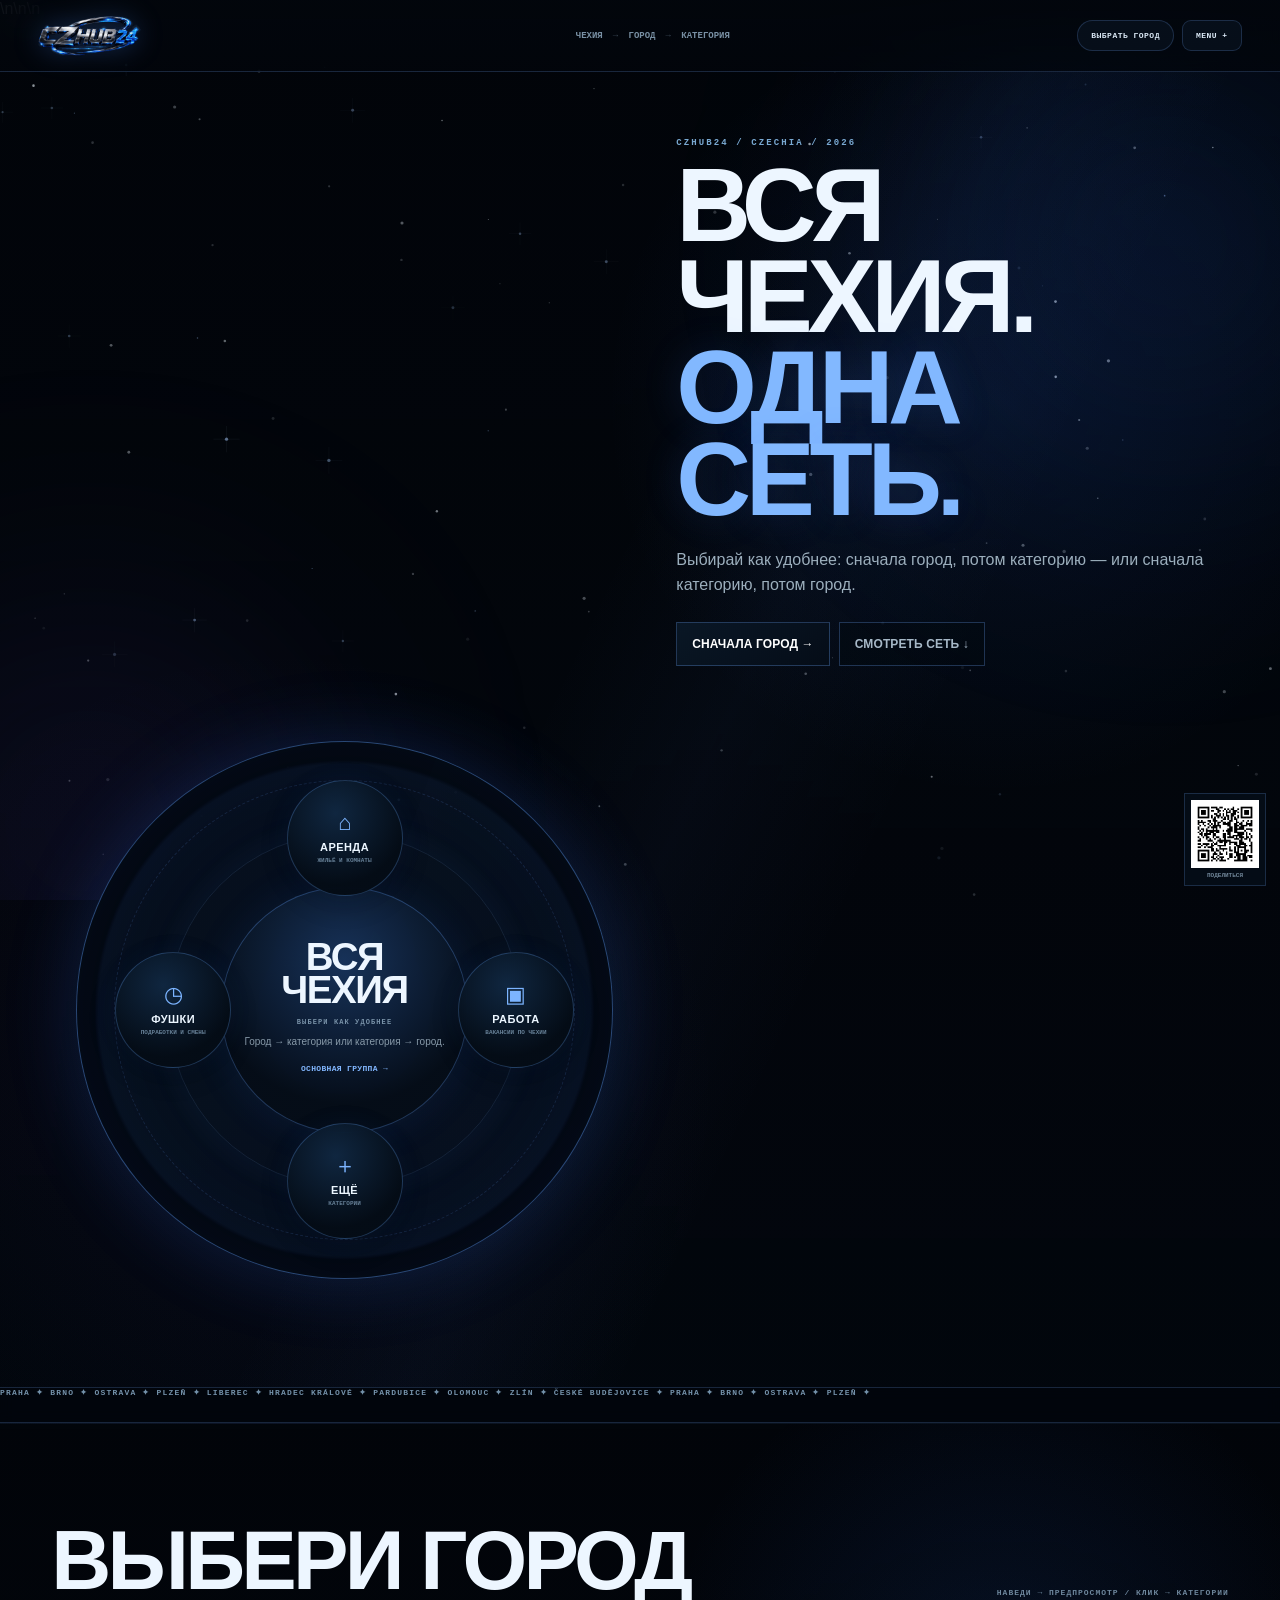
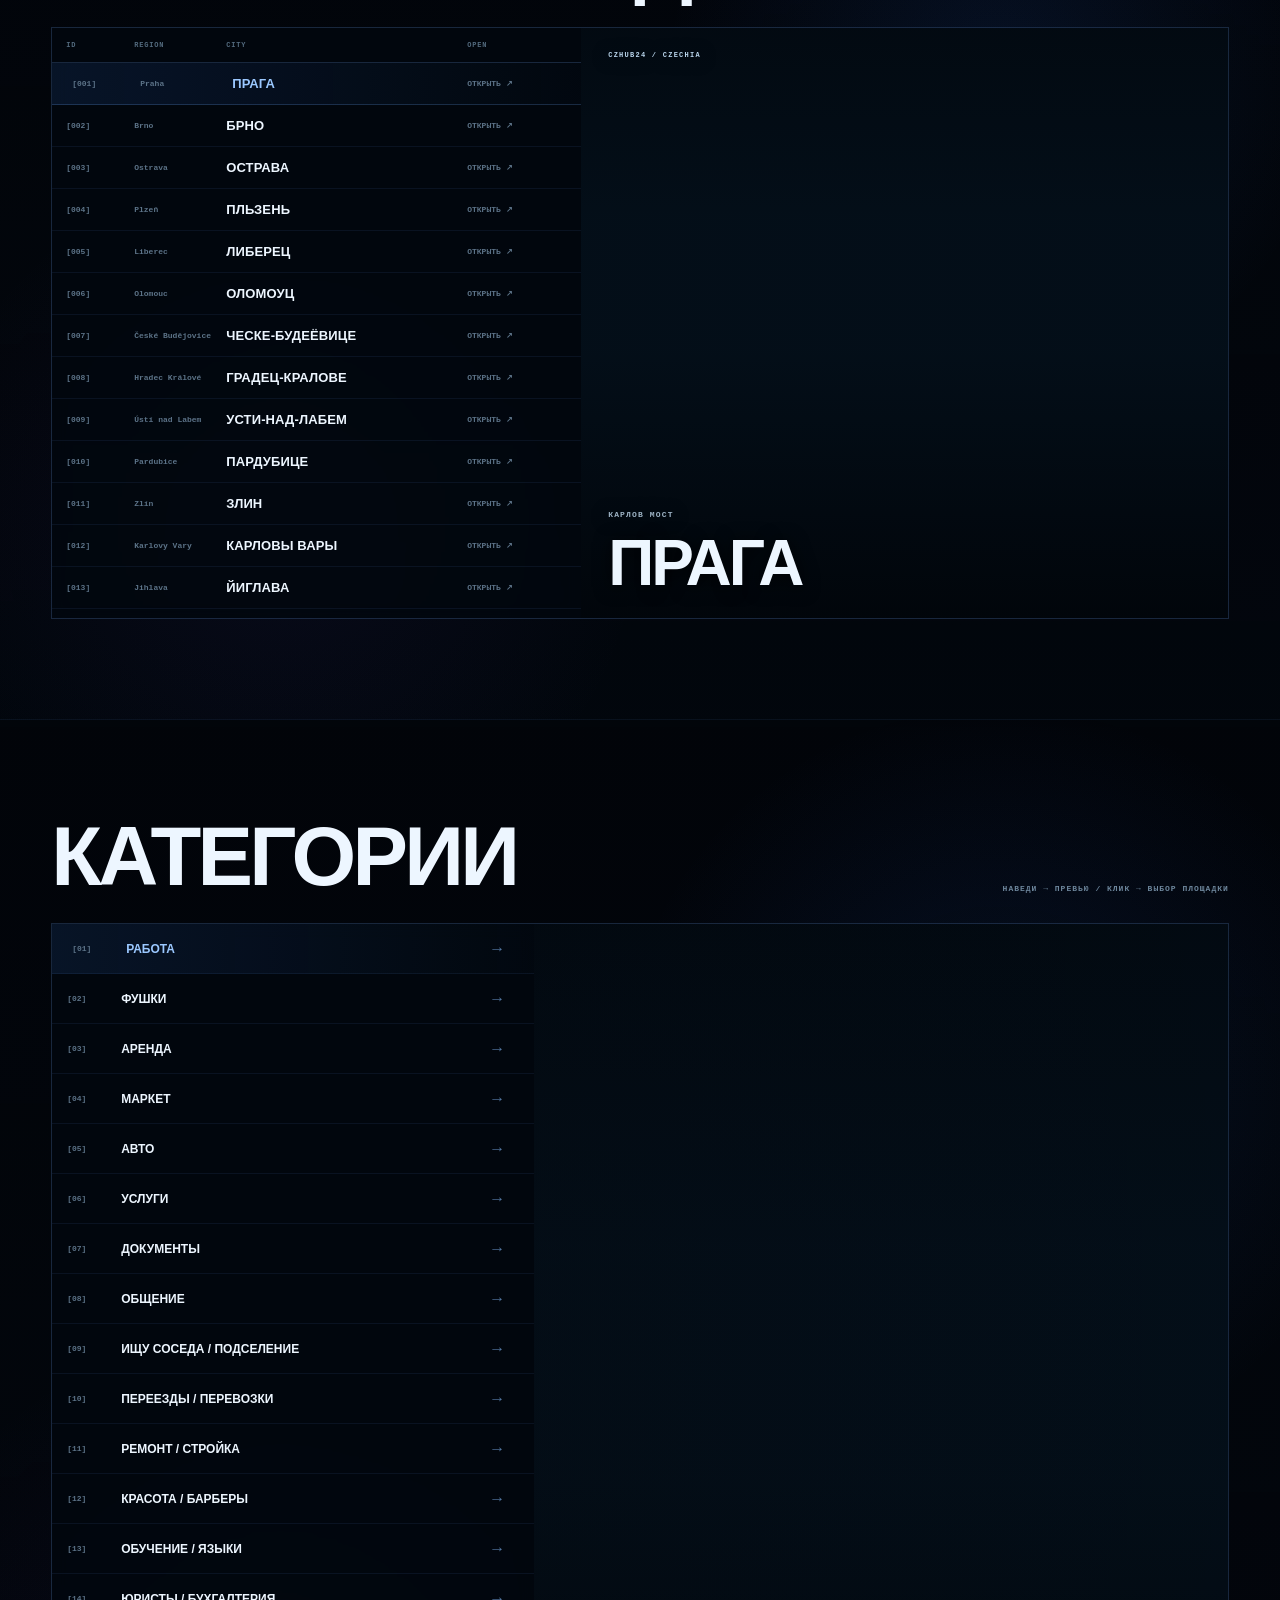
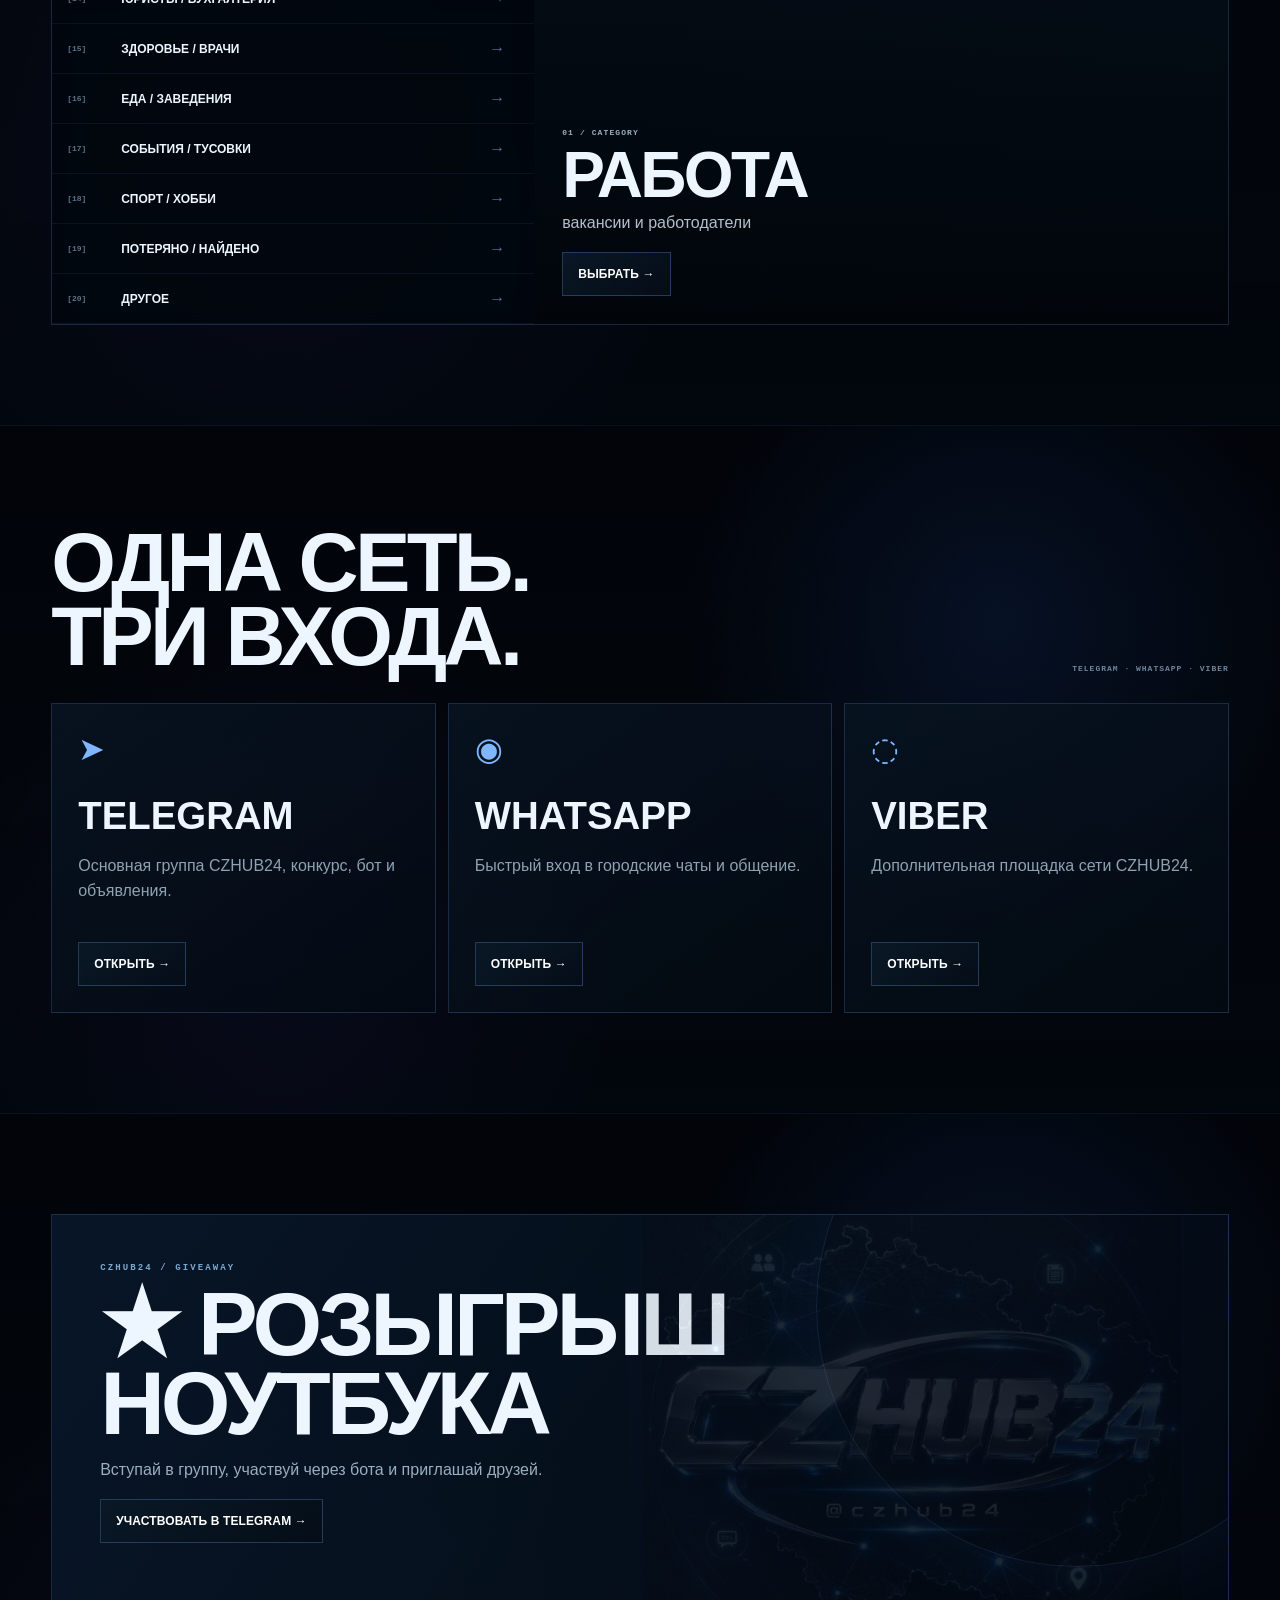
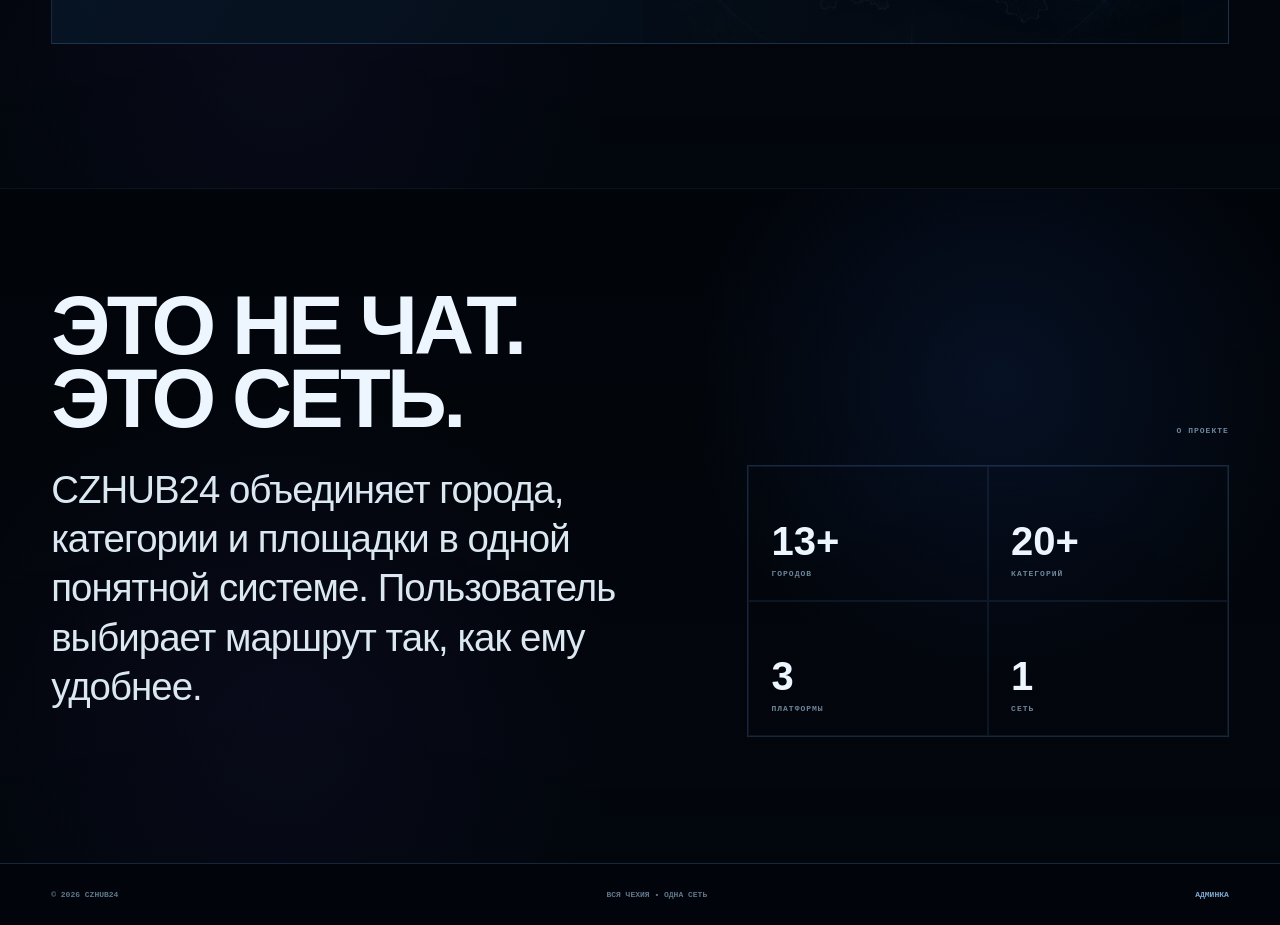
==== commit a661f047: "Switch public site to clean CZHUB24 2.0 frontend" ====
--- a/index.html
+++ b/index.html
@@ -5,12 +5,11 @@
 <meta name="viewport" content="width=device-width,initial-scale=1">
 <meta name="theme-color" content="#01050a">
 <title>CZHUB24 — Вся Чехия. Одна сеть.</title>
-<meta name="description" content="CZHUB24 — работа, фушки, аренда, маркет, авто, услуги и сообщества по всей Чехии.">
-<link rel="stylesheet" href="./site-v15.css?v=18"><link rel="stylesheet" href="./visual-v16.css?v=18"><link rel="stylesheet" href="./visual-v17.css?v=18">
-<link rel="stylesheet" href="./visual-v18.css?v=18">
+<meta name="description" content="CZHUB24 — работа, фушки, аренда, маркет, авто, услуги и сообщества по всей Чехии.">\n<link rel="preconnect" href="https://commons.wikimedia.org">\n<link rel="preconnect" href="https://upload.wikimedia.org">\n<link rel="preconnect" href="https://images.unsplash.com">
+<link rel="stylesheet" href="./czhub24-v2.css?v=2.0">
 </head>
 <body>
-<div class="stars" id="stars"></div><div class="progress" id="progress"></div><div class="v16Nebula n1"></div><div class="v16Nebula n2"></div><div class="v16Meteor"></div><div class="v16Meteor m2"></div><div class="v16Horizon" id="v16Horizon"></div><div class="v16CursorAura" id="v16CursorAura"></div>
+<canvas id="cosmosCanvas" aria-hidden="true"></canvas><div class="spaceFog" aria-hidden="true"></div><div class="progress" id="progress"></div>
 <header>
   <button class="brand" data-home aria-label="CZHUB24 — на главную"><img src="./assets/logo-header.png" alt="CZHUB24"></button>
   <nav class="crumb" id="crumb"><button data-home>ЧЕХИЯ</button><i>→</i><button id="crumbCity">ГОРОД</button><i>→</i><button id="crumbCat">КАТЕГОРИЯ</button></nav>
@@ -74,7 +73,7 @@
 
 <div class="overlay" id="cityOverlay"><div class="panel"><button class="close" data-close>×</button><h2 id="cityOverlayTitle">ВЫБЕРИ ГОРОД</h2><p id="cityOverlaySub"></p><div class="choiceGrid" id="cityGrid"></div></div></div>
 <div class="overlay" id="extraOverlay"><div class="panel"><button class="close" data-close>×</button><h2>ЕЩЁ КАТЕГОРИИ</h2><p>Выбери направление — затем город.</p><div class="choiceGrid" id="extraGrid"></div></div></div>
-<div class="overlay" id="menuOverlay"><div class="panel menuPanel"><button class="close" data-close>×</button><button data-jump="cities">01 / ГОРОДА</button><button data-jump="categories">02 / КАТЕГОРИИ</button><button data-jump="communities">03 / СООБЩЕСТВА</button><button data-jump="giveaway">04 / КОНКУРС</button><button data-jump="about">05 / О ПРОЕКТЕ</button></div></div>
+<div class="overlay" id="menuOverlay"><div class="panel menuPanel"><button class="close" data-close>×</button><button class="navCard" data-jump="cities"><span>01 / НАВИГАЦИЯ</span><b>ГОРОДА</b><small>Выбрать город и посмотреть его направление</small></button><button class="navCard" data-jump="categories"><span>02 / НАВИГАЦИЯ</span><b>КАТЕГОРИИ</b><small>Работа, фушки, аренда, услуги и другое</small></button><button class="navCard" data-jump="communities"><span>03 / НАВИГАЦИЯ</span><b>СООБЩЕСТВА</b><small>Telegram · WhatsApp · Viber</small></button><button class="navCard" data-jump="giveaway"><span>04 / НАВИГАЦИЯ</span><b>КОНКУРС</b><small>Перейти к розыгрышу CZHUB24</small></button><button class="navCard wide" data-jump="about"><span>05 / НАВИГАЦИЯ</span><b>О ПРОЕКТЕ</b><small>Что такое CZHUB24 и как устроена сеть</small></button></div></div>
 <div class="overlay qrOverlay" id="qrOverlay"><div class="qrPanel"><button class="close" data-close>×</button><h2>ПОДЕЛИТЬСЯ CZHUB24</h2><p>Покажи этот QR — он ведёт на сайт CZHUB24.</p><img src="./assets/qr.png" alt="QR CZHUB24"><button class="btn" data-close>ГОТОВО</button></div></div>
 
 <div class="result" id="result"><button class="close resultClose" id="resultClose">×</button><div class="resultHead"><small id="resultCode"></small><h2 id="resultTitle"></h2><p>Выбери, где удобнее открыть.</p></div><div class="resultPlatforms">
@@ -84,8 +83,6 @@
 </div></div>
 
 <div class="gate" id="gate"><div class="gateCore"></div><strong id="gateText">CZHUB24</strong></div>
-<div class="fx" id="fx"></div>
-<script src="./site-v15.js?v=18"></script><script src="./visual-v16.js?v=18"></script><script src="./visual-v17.js?v=18"></script>
-<script src="./visual-v18.js?v=18"></script>
+<script src="./czhub24-v2.js?v=2.0"></script>
 </body>
 </html>
--- a/czhub24-v2.css
+++ b/czhub24-v2.css
@@ -0,0 +1,226 @@
+/* CZHUB24 2.0 — unified interface layer. Replaces site-v15 + visual v16/v17/v18 on the public page. */
+*{box-sizing:border-box}
+:root{
+  --bg:#02050a;--bg2:#050b14;--panel:#07111c;--panel2:#091827;
+  --text:#edf6ff;--muted:#8597a8;--muted2:#607489;
+  --blue:#78b3ff;--blue2:#3f7cff;--violet:#7568ff;
+  --line:rgba(117,171,255,.20);--line2:rgba(145,193,255,.38);
+  --head:72px;--radius:14px;
+}
+html{scroll-behavior:smooth;background:var(--bg)}
+body{
+  margin:0;min-width:320px;background:var(--bg);color:var(--text);
+  font-family:"Segoe UI",Inter,Arial,sans-serif;overflow-x:hidden;
+  -webkit-font-smoothing:antialiased;text-rendering:optimizeLegibility;
+}
+button,a{font:inherit}button{color:inherit}button:focus-visible,a:focus-visible{outline:1px solid #9bc8ff;outline-offset:3px}
+body.modal-open{overflow:hidden}
+
+/* space */
+#cosmosCanvas{position:fixed;inset:0;width:100%;height:100%;z-index:0;pointer-events:none}
+.spaceFog{position:fixed;inset:0;z-index:0;pointer-events:none;overflow:hidden}
+.spaceFog:before,.spaceFog:after{
+  content:"";position:absolute;border-radius:50%;filter:blur(80px);opacity:.19;mix-blend-mode:screen;
+}
+.spaceFog:before{width:58vw;height:58vw;right:-20vw;top:-10vw;background:radial-gradient(circle,#225ed8,transparent 67%);animation:fogA 14s ease-in-out infinite alternate}
+.spaceFog:after{width:52vw;height:52vw;left:-19vw;bottom:-20vw;background:radial-gradient(circle,#5c43be,transparent 68%);animation:fogA 18s ease-in-out infinite alternate-reverse}
+@keyframes fogA{to{transform:translate3d(4vw,-2vh,0) scale(1.07)}}
+.progress{position:fixed;left:0;top:var(--head);width:0;height:2px;z-index:90;background:linear-gradient(90deg,#477cff,#a7d6ff,#685dff);box-shadow:0 0 12px rgba(92,151,255,.75)}
+
+header,main,.ticker,footer,.overlay,.result,.gate,.qrFloat{position:relative;z-index:2}
+header{
+  position:fixed;z-index:80;inset:0 0 auto;height:var(--head);padding:0 3vw;
+  display:grid;grid-template-columns:190px 1fr auto;align-items:center;
+  background:linear-gradient(180deg,rgba(2,6,12,.94),rgba(2,6,12,.80));
+  border-bottom:1px solid var(--line);backdrop-filter:blur(18px) saturate(1.16);
+}
+.brand{border:0;background:transparent;padding:0;cursor:pointer;display:flex;align-items:center;height:52px}
+.brand img{display:block;width:160px;height:43px;object-fit:contain;object-position:left center;filter:drop-shadow(0 0 13px rgba(78,143,255,.28));transition:.3s ease}
+.brand:hover img{transform:translateY(-1px) scale(1.035);filter:drop-shadow(0 0 19px rgba(100,168,255,.44))}
+.crumb{justify-self:center;display:flex;align-items:center;gap:8px;color:#7990a4;font:700 9px ui-monospace,SFMono-Regular,Consolas,monospace;letter-spacing:.04em}
+.crumb button{border:0;background:transparent;color:inherit;padding:6px 2px;cursor:pointer}.crumb button:hover{color:#fff}.crumb i{font-style:normal;opacity:.45}
+.headActions{display:flex;align-items:center;gap:8px}
+.choice,.menuBtn{
+  border:1px solid var(--line);background:rgba(8,18,30,.82);color:#dae8f5;padding:10px 13px;
+  border-radius:999px;font:750 8px ui-monospace,SFMono-Regular,Consolas,monospace;letter-spacing:.06em;cursor:pointer;transition:.25s
+}
+.menuBtn{border-radius:9px}.choice:hover,.menuBtn:hover{border-color:var(--line2);background:#0a1929;transform:translateY(-1px)}
+
+main{z-index:2}
+.hero,.section{
+  position:relative;z-index:2;
+  background:
+   radial-gradient(circle at 78% 28%,rgba(37,98,218,.12),transparent 28%),
+   radial-gradient(circle at 22% 78%,rgba(88,61,186,.075),transparent 30%),
+   linear-gradient(180deg,rgba(2,5,10,.20),rgba(3,8,16,.54));
+}
+.hero{min-height:100svh;padding:calc(var(--head) + 48px) 4vw 72px;display:grid;grid-template-columns:1.03fr .97fr;align-items:center;gap:3vw;overflow:hidden}
+.hero:before{content:"";position:absolute;inset:0;pointer-events:none;background:linear-gradient(115deg,transparent 0 45%,rgba(87,142,255,.035) 55%,transparent 66%)}
+.heroCopy,.quick{position:relative;z-index:2}
+.kicker{margin:0;color:#79a9d2;font:700 9px ui-monospace,SFMono-Regular,Consolas,monospace;letter-spacing:2.1px}
+.hero h1{margin:12px 0 22px;font-size:clamp(56px,8.1vw,124px);line-height:.88;letter-spacing:-.052em;font-weight:680}
+.hero h1 span{color:#82b8ff;text-shadow:0 0 38px rgba(72,132,255,.17)}
+.lead{max-width:620px;margin:0;color:#9cafbd;line-height:1.58;font-size:clamp(14px,1.25vw,18px)}
+.heroBtns{display:flex;gap:9px;flex-wrap:wrap;margin-top:25px}
+.btn{
+  position:relative;overflow:hidden;border:1px solid rgba(103,160,239,.29);
+  background:linear-gradient(145deg,rgba(10,24,39,.96),rgba(5,13,23,.96));color:#fff;
+  min-height:44px;padding:11px 15px;font-weight:760;font-size:12px;letter-spacing:.01em;cursor:pointer;
+  transition:transform .25s,border-color .25s,box-shadow .25s,background .25s
+}
+.btn:after,.choiceGrid button:after,.platformCards article:after,.navCard:after{
+  content:"";position:absolute;inset:-60%;pointer-events:none;
+  background:linear-gradient(110deg,transparent 43%,rgba(226,241,255,.17) 49%,transparent 55%);
+  transform:translateX(-65%);transition:transform .72s cubic-bezier(.16,1,.3,1)
+}
+.btn:hover:after,.choiceGrid button:hover:after,.platformCards article:hover:after,.navCard:hover:after{transform:translateX(65%)}
+.btn:hover{transform:translateY(-3px);border-color:#79adff;box-shadow:0 12px 35px rgba(0,0,0,.22),0 0 26px rgba(64,123,237,.10)}
+.btn.ghost{background:rgba(2,8,14,.28);color:#a6b8c7}
+
+/* orbital selector */
+.quick{display:grid;place-items:center;min-height:610px;overflow:visible}
+.orbit{
+  width:min(42vw,560px);aspect-ratio:1;border:1px solid rgba(93,157,255,.43);border-radius:50%;
+  position:relative;background:
+   radial-gradient(circle,rgba(35,69,118,.26) 0 22%,rgba(7,17,31,.89) 23% 65%,rgba(2,7,14,.93) 66%),
+   conic-gradient(from 20deg,rgba(87,143,255,.06),transparent 16%,rgba(112,87,255,.045),transparent 48%,rgba(74,145,255,.05),transparent 76%);
+  box-shadow:0 0 75px rgba(52,113,240,.20),inset 0 0 90px rgba(59,101,215,.08);
+  animation:orbitBreath 5.8s ease-in-out infinite;
+}
+.orbit:before,.orbit:after{content:"";position:absolute;border-radius:50%;pointer-events:none}
+.orbit:before{inset:7%;border:1px dashed rgba(105,161,255,.15);animation:ringSpin 24s linear infinite}
+.orbit:after{inset:17%;border:1px solid rgba(128,184,255,.11);box-shadow:0 0 34px rgba(73,132,255,.06);animation:ringSpin 17s linear infinite reverse}
+@keyframes ringSpin{to{transform:rotate(360deg)}}@keyframes orbitBreath{50%{box-shadow:0 0 105px rgba(61,130,255,.28),inset 0 0 108px rgba(71,94,239,.12)}}
+.core{
+  position:absolute;inset:27%;z-index:2;border:1px solid rgba(101,163,255,.29);border-radius:50%;
+  display:flex;flex-direction:column;align-items:center;justify-content:center;text-align:center;padding:18px;
+  background:radial-gradient(circle at 50% 30%,rgba(24,52,91,.96),rgba(5,13,24,.98) 68%);
+  box-shadow:0 0 40px rgba(53,114,255,.10)
+}
+.core b{font-size:clamp(24px,3vw,42px);line-height:.86;letter-spacing:-.035em}.core small{margin-top:12px;color:#7992a8;font:700 7px ui-monospace,monospace;letter-spacing:1.1px}.core p{margin:9px 0;color:#8799a8;font-size:10px;line-height:1.35}.core button{border:0;background:transparent;color:#82b7ff;font:800 8px ui-monospace,monospace;letter-spacing:.04em;cursor:pointer;padding:7px}
+.node{
+  position:absolute;z-index:4;left:50%;top:50%;width:116px;height:116px;border-radius:50%;border:1px solid rgba(99,158,240,.28);
+  background:radial-gradient(circle at 42% 28%,rgba(16,39,65,.98),rgba(4,12,22,.99) 68%);color:#ecf6ff;
+  display:flex;flex-direction:column;align-items:center;justify-content:center;text-align:center;cursor:pointer;
+  transform:translate(-50%,-50%) scale(1);transform-origin:center;
+  transition:transform .28s cubic-bezier(.16,1,.3,1),border-color .25s,box-shadow .25s,filter .25s;
+  box-shadow:0 8px 28px rgba(0,0,0,.20),0 0 24px rgba(43,105,215,.07)
+}
+.node.top{left:50%;top:18%}.node.right{left:82%;top:50%}.node.bottom{left:50%;top:82%}.node.left{left:18%;top:50%}
+.node span{font-size:22px;color:#7cb4ff;line-height:1}.node b{margin-top:7px;font-size:11px;letter-spacing:.04em}.node small{margin-top:4px;color:#678097;font:700 6px ui-monospace,monospace;max-width:82px;line-height:1.25}
+.node:hover{transform:translate(-50%,-50%) scale(1.075);border-color:rgba(128,188,255,.67);box-shadow:0 12px 34px rgba(0,0,0,.28),0 0 37px rgba(63,129,255,.25);filter:brightness(1.08)}
+
+/* ticker */
+.ticker{height:36px;overflow:hidden;border-top:1px solid var(--line);border-bottom:1px solid var(--line);background:rgba(2,7,13,.70);backdrop-filter:blur(8px)}
+.ticker div{white-space:nowrap;line-height:34px;color:#7492ab;font:700 8px ui-monospace,monospace;letter-spacing:1.2px;animation:ticker 38s linear infinite}
+@keyframes ticker{to{transform:translateX(-50%)}}
+
+/* sections */
+.section{padding:100px 4vw;min-height:75vh;border-top:1px solid rgba(91,145,224,.08)}
+.sectionHead{display:flex;justify-content:space-between;align-items:flex-end;gap:25px;margin-bottom:30px}
+.sectionHead h2{margin:0;font-size:clamp(40px,6.5vw,90px);line-height:.88;letter-spacing:-.045em;font-weight:680}
+.sectionHead span{color:#6e879d;font:700 8px ui-monospace,monospace;letter-spacing:1px;text-align:right}
+.cityLayout,.catLayout{display:grid;grid-template-columns:minmax(380px,.9fr) minmax(420px,1.1fr);border:1px solid var(--line);background:rgba(2,8,15,.55);min-height:590px;overflow:hidden}
+.cityRows,.catList{position:relative;z-index:2;background:rgba(2,7,14,.72);backdrop-filter:blur(8px)}
+.cityHeader,.cityRow{display:grid;grid-template-columns:68px 92px minmax(0,1fr) 100px;align-items:center}
+.cityHeader{height:35px;padding:0 14px;color:#536b7f;border-bottom:1px solid var(--line);font:700 7px ui-monospace,monospace;letter-spacing:.8px}
+.cityRow{position:relative;min-height:42px;padding:0 14px;border-bottom:1px solid rgba(79,129,201,.10);cursor:pointer;transition:background .18s,border-color .18s,padding-left .22s}
+.cityRow small{color:#5c7388;font:700 8px ui-monospace,monospace}.cityRow b{font-size:13px;letter-spacing:.01em}.cityRow:hover,.cityRow.active{padding-left:20px;background:linear-gradient(90deg,rgba(38,90,171,.17),rgba(12,34,57,.04));border-color:rgba(106,165,244,.22)}.cityRow.active b{color:#9bc8ff}
+.cityPreview,.catPreview{
+  position:relative;min-height:590px;background:#04101b center/cover no-repeat;overflow:hidden;
+  transition:filter .2s ease,opacity .2s ease;
+}
+.cityPreview:after,.catPreview:after{content:"";position:absolute;inset:0;background:linear-gradient(0deg,rgba(1,5,10,.96) 0,rgba(1,5,10,.16) 45%,rgba(1,5,10,.16) 68%,rgba(1,5,10,.56) 100%);pointer-events:none}
+.cityPreview.loading,.catPreview.loading{filter:brightness(.68)}
+.previewMeta,.previewName,.previewLandmark{position:absolute;z-index:3;left:27px;text-shadow:0 2px 18px rgba(0,0,0,.8)}
+.previewMeta{top:23px;color:#b9d5ec;font:700 7px ui-monospace,monospace;letter-spacing:1.25px}
+.previewLandmark{bottom:99px;color:#9eb4c6;font:700 8px ui-monospace,monospace;letter-spacing:1.15px;text-transform:uppercase}
+.previewName{bottom:25px;font-size:clamp(40px,5vw,72px);font-weight:720;letter-spacing:-.045em;line-height:.9}
+.catLayout{grid-template-columns:minmax(380px,.82fr) minmax(430px,1.18fr)}
+.catItem{height:50px;display:grid;grid-template-columns:54px 1fr 30px;align-items:center;padding:0 15px;border-bottom:1px solid rgba(79,129,201,.10);cursor:pointer;transition:.2s}
+.catItem small{color:#5c7388;font:700 8px ui-monospace,monospace}.catItem b{font-size:12px}.catItem span{color:#5276a0}
+.catItem:hover,.catItem.active{background:linear-gradient(90deg,rgba(38,90,171,.17),rgba(12,34,57,.04));padding-left:20px}.catItem.active b{color:#9bc8ff}
+.catShade{position:absolute;z-index:1;inset:0;background:linear-gradient(90deg,rgba(1,5,10,.15),rgba(1,5,10,.02))}
+.catInfo{position:absolute;z-index:3;left:28px;right:28px;bottom:28px}.catInfo small{color:#9ab0c2;font:700 8px ui-monospace,monospace;letter-spacing:1.1px}.catInfo h3{margin:8px 0 7px;font-size:clamp(36px,5vw,70px);line-height:.9;letter-spacing:-.04em}.catInfo p{max-width:520px;color:#b2c0ca;margin:0 0 17px;line-height:1.5}
+
+/* platform section */
+.platformCards{display:grid;grid-template-columns:repeat(3,1fr);gap:12px}
+.platformCards article{
+  position:relative;overflow:hidden;min-height:310px;padding:26px;border:1px solid var(--line);
+  background:linear-gradient(145deg,rgba(8,20,34,.85),rgba(3,10,19,.82));transition:transform .28s,border-color .25s,box-shadow .25s
+}
+.platformCards article:hover{transform:translateY(-5px);border-color:rgba(126,183,255,.48);box-shadow:0 20px 50px rgba(0,0,0,.22),0 0 38px rgba(62,124,235,.08)}
+.platformCards article>i{font-style:normal;font-size:32px;color:#7eb6ff}.platformCards h3{font-size:clamp(26px,3vw,42px);margin:26px 0 8px}.platformCards p{color:#8ea2b2;line-height:1.55;max-width:330px}.platformCards .btn{position:absolute;left:26px;bottom:26px}
+.give{position:relative;overflow:hidden;min-height:430px;border:1px solid var(--line);padding:48px;background:linear-gradient(125deg,rgba(8,24,43,.91),rgba(3,9,17,.82))}
+.give:before{content:"";position:absolute;width:520px;height:520px;right:-110px;top:-170px;border-radius:50%;border:1px solid rgba(113,170,255,.14);box-shadow:0 0 90px rgba(66,126,240,.08)}
+.give h2{margin:12px 0;font-size:clamp(48px,7vw,96px);line-height:.88;letter-spacing:-.045em}.give>p:not(.kicker){max-width:520px;color:#9aaebe;line-height:1.55}.give img{position:absolute;right:4%;bottom:-12%;width:min(42vw,540px);opacity:.10;filter:drop-shadow(0 0 25px rgba(81,143,255,.15))}
+.about{display:grid;grid-template-columns:1.15fr .85fr;gap:45px;align-items:start}.about>p{font-size:clamp(22px,3vw,40px);line-height:1.28;margin:0;letter-spacing:-.025em;color:#dce8f1}.stats{display:grid;grid-template-columns:1fr 1fr;border:1px solid var(--line)}.stats div{min-height:135px;padding:22px;border:1px solid rgba(96,151,229,.11);display:flex;flex-direction:column;justify-content:flex-end}.stats b{font-size:40px}.stats span{margin-top:5px;color:#6f879b;font:700 8px ui-monospace,monospace;letter-spacing:1px}
+
+/* overlays */
+.overlay,.result,.gate{
+  position:fixed;inset:0;z-index:120;display:none;place-items:center;padding:calc(var(--head) + 25px) 20px 20px;
+  background:radial-gradient(circle at 68% 30%,rgba(34,92,208,.15),transparent 31%),rgba(1,4,9,.965);
+  backdrop-filter:blur(20px) saturate(1.12)
+}
+.overlay.open,.result.open{display:grid}.overlay.open .panel,.overlay.open .qrPanel{animation:panelIn .52s cubic-bezier(.16,1,.3,1) both}
+@keyframes panelIn{from{opacity:0;transform:translateY(24px) scale(.97);filter:blur(7px)}to{opacity:1;transform:none;filter:none}}
+.panel{position:relative;width:min(980px,94vw);max-height:84vh;overflow:auto;padding:64px 22px 22px;border:1px solid var(--line2);background:linear-gradient(155deg,rgba(8,20,34,.985),rgba(2,8,15,.99));box-shadow:0 30px 100px rgba(0,0,0,.66)}
+.panel h2{margin:0;font-size:clamp(30px,4vw,58px);letter-spacing:-.04em}.panel>p{color:#8298aa;margin:7px 0 22px}.close{position:absolute;z-index:10;right:16px;top:16px;width:38px;height:38px;border:1px solid var(--line);background:#07111d;color:#cfe2ef;border-radius:50%;cursor:pointer;font-size:22px;line-height:1}.close:hover{border-color:#8abaff;background:#0c1d30}
+.choiceGrid{display:grid;grid-template-columns:repeat(3,minmax(0,1fr));gap:8px}.choiceGrid button{position:relative;overflow:hidden;min-height:86px;padding:14px;text-align:left;border:1px solid rgba(93,149,229,.18);background:#06111e;cursor:pointer;transition:.22s}.choiceGrid button:hover{transform:translateY(-3px);border-color:rgba(125,184,255,.5);background:#091a2c}.choiceGrid b{display:block;font-size:14px}.choiceGrid small{display:block;margin-top:7px;color:#698298;font:700 7px ui-monospace,monospace;line-height:1.35}
+
+/* menu is explicitly a card grid, never giant typography */
+.menuPanel{width:min(760px,92vw)!important;display:grid;grid-template-columns:repeat(2,minmax(0,1fr));gap:10px;padding:68px 16px 16px!important;overflow:hidden}
+.navCard{position:relative;overflow:hidden;min-height:112px;margin:0!important;padding:18px!important;border:1px solid rgba(92,150,232,.20)!important;background:linear-gradient(145deg,rgba(10,24,40,.96),rgba(4,12,22,.98))!important;text-align:left!important;cursor:pointer!important;transition:.25s!important}
+.navCard:hover{transform:translateY(-4px)!important;border-color:rgba(127,184,255,.58)!important;box-shadow:0 13px 38px rgba(0,0,0,.26)}
+.navCard span{display:block;color:#7593aa;font:750 7px ui-monospace,monospace;letter-spacing:1.2px;margin-bottom:12px}.navCard b{display:block;font-size:19px;letter-spacing:-.01em}.navCard small{display:block;margin-top:6px;color:#70869a;font-size:10px}.navCard.wide{grid-column:1/-1}
+
+/* QR */
+.qrFloat{position:fixed;z-index:70;right:14px;bottom:14px;width:82px;padding:6px;border:1px solid var(--line);background:rgba(5,14,24,.88);backdrop-filter:blur(12px);cursor:pointer;transition:.3s}.qrFloat:hover{transform:translateY(-5px) rotate(-1deg);border-color:#78adfa;box-shadow:0 12px 32px rgba(0,0,0,.26),0 0 24px rgba(66,128,239,.14)}.qrFloat img{display:block;width:100%;height:auto}.qrFloat small{display:block;text-align:center;color:#71879a;font:700 6px ui-monospace,monospace;margin-top:4px}
+.qrPanel{position:relative;width:min(430px,92vw);padding:65px 30px 30px;text-align:center;border:1px solid var(--line2);background:#06111e}.qrPanel h2{margin:0;font-size:28px}.qrPanel p{color:#8197a8}.qrPanel>img{width:min(260px,70vw);background:#fff;padding:10px;margin:10px auto 18px;display:block}
+
+/* result + transition */
+.result{z-index:135;align-content:center}.resultHead{width:min(980px,94vw);margin:0 auto 25px;text-align:center}.resultHead small{color:#7894aa;font:700 8px ui-monospace,monospace;letter-spacing:1.1px}.resultHead h2{display:flex;justify-content:center;align-items:center;gap:.18em;flex-wrap:wrap;margin:10px 0;font-size:clamp(34px,6vw,86px);line-height:.9;letter-spacing:-.045em}.resultHead h2 i{font-style:normal;color:#659cdb;font-weight:300}.resultHead p{color:#8298aa}.resultClose{position:fixed}
+.resultPlatforms{width:min(980px,94vw);display:grid;grid-template-columns:repeat(3,1fr);gap:10px}
+.resultPlatforms button{min-height:190px;padding:22px;text-align:left;border:1px solid var(--line);background:linear-gradient(145deg,#081725,#04101b);cursor:pointer;transition:.26s}
+.resultPlatforms button:hover{transform:translateY(-5px);border-color:#79aff7;box-shadow:0 18px 48px rgba(0,0,0,.26),0 0 28px rgba(71,132,242,.11)}
+.resultPlatforms i{display:block;font-style:normal;font-size:28px;color:#7eb7ff}.resultPlatforms b{display:block;margin-top:27px;font-size:22px}.resultPlatforms span{display:block;margin-top:7px;color:#6f879b;font:700 7px ui-monospace,monospace}
+.result.open .resultHead{animation:resultIn .46s cubic-bezier(.16,1,.3,1) both}.result.open .resultPlatforms button{animation:resultIn .5s cubic-bezier(.16,1,.3,1) both}.result.open .resultPlatforms button:nth-child(2){animation-delay:.06s}.result.open .resultPlatforms button:nth-child(3){animation-delay:.12s}
+@keyframes resultIn{from{opacity:0;transform:translateY(22px) scale(.98);filter:blur(6px)}to{opacity:1;transform:none;filter:none}}
+.gate{z-index:190;padding:0;overflow:hidden}.gate.run{display:grid;animation:gateBackdrop 1.05s ease both}.gateCore{width:94px;height:94px;border-radius:50%;background:repeating-conic-gradient(from 0deg,transparent 0 11deg,#2d64e5 12deg 15deg,#a9d4ff 16deg 18deg,transparent 19deg 29deg);box-shadow:0 0 44px rgba(62,126,255,.56),0 0 115px rgba(47,89,218,.23);animation:gateCore .9s cubic-bezier(.16,1,.3,1) both,gateSpin .38s linear infinite}.gate strong{position:absolute;font-size:clamp(17px,2.5vw,34px);letter-spacing:.08em;animation:gateLabel .9s .05s ease both}
+@keyframes gateSpin{to{transform:rotate(360deg)}}@keyframes gateCore{0%{opacity:.12;transform:scale(.55);filter:blur(5px)}35%{opacity:1;filter:none}72%{transform:scale(3.3);opacity:.9}100%{transform:scale(4.2);opacity:0;filter:blur(8px)}}@keyframes gateBackdrop{0%,70%{opacity:1}100%{opacity:0}}@keyframes gateLabel{0%{opacity:0;transform:scale(.85)}30%,67%{opacity:1;transform:scale(1)}100%{opacity:0;transform:scale(1.08);letter-spacing:.13em}}
+
+/* click flash */
+.clickBurst{position:fixed;z-index:180;pointer-events:none;width:8px;height:8px;border-radius:50%;transform:translate(-50%,-50%);box-shadow:0 0 0 0 rgba(114,175,255,.75);animation:burst .58s ease-out forwards}@keyframes burst{to{box-shadow:0 0 0 58px rgba(114,175,255,0);opacity:0}}
+
+/* reveal */
+.reveal{opacity:0;transform:translateY(38px);filter:blur(5px);transition:opacity .72s cubic-bezier(.16,1,.3,1),transform .78s cubic-bezier(.16,1,.3,1),filter .62s}.reveal.seen{opacity:1;transform:none;filter:none}
+
+/* cursor spark — small, bounded DOM count */
+.cursorSpark{position:fixed;z-index:105;pointer-events:none;width:3px;height:3px;border-radius:50%;background:#eff8ff;box-shadow:0 0 7px #82b8ff,0 0 16px rgba(77,128,255,.58);transform:translate(-50%,-50%);animation:sparkDie .65s ease-out forwards}
+.cursorSpark:before,.cursorSpark:after{content:"";position:absolute;left:50%;top:50%;transform:translate(-50%,-50%);background:linear-gradient(90deg,transparent,#eaf5ff,transparent)}.cursorSpark:before{width:var(--ray,15px);height:1px}.cursorSpark:after{height:var(--ray,15px);width:1px;background:linear-gradient(180deg,transparent,#eaf5ff,transparent)}
+@keyframes sparkDie{0%{opacity:1;transform:translate(-50%,-50%) scale(.6)}55%{opacity:.85;transform:translate(-50%,-50%) scale(1.15)}100%{opacity:0;transform:translate(calc(-50% + var(--dx,0px)),calc(-50% + var(--dy,12px))) scale(.18) rotate(45deg)}}
+
+footer{display:flex;justify-content:space-between;gap:20px;padding:26px 4vw;border-top:1px solid var(--line);color:#60778b;font:700 8px ui-monospace,monospace;background:rgba(2,7,13,.62)}footer a{color:#7ea9d0;text-decoration:none}
+
+@media(max-width:1000px){
+ header{grid-template-columns:145px 1fr auto}.brand img{width:126px}.crumb{display:none}.choice{display:none}
+ .hero{grid-template-columns:1fr;min-height:auto;padding-left:22px;padding-right:22px}.quick{min-height:540px;margin-top:24px}.orbit{width:min(72vw,520px)}
+ .cityLayout,.catLayout{grid-template-columns:1fr}.cityPreview,.catPreview{min-height:470px}.catList{max-height:520px;overflow:auto}
+ .about{grid-template-columns:1fr}.platformCards{grid-template-columns:1fr}.platformCards article{min-height:230px}
+}
+@media(max-width:680px){
+ :root{--head:64px}
+ header{grid-template-columns:1fr auto;padding:0 12px}.brand img{width:118px;height:34px}.hero{padding:calc(var(--head) + 38px) 15px 55px}.hero h1{font-size:clamp(48px,15vw,78px)}
+ .quick{min-height:430px}.orbit{width:min(78vw,350px)}.node{width:72px;height:72px}.node.top{top:16%}.node.right{left:84%}.node.bottom{top:84%}.node.left{left:16%}.node span{font-size:17px}.node b{font-size:9px}.node small{display:none}.core{inset:27%}.core b{font-size:21px}.core small{font-size:5px}.core p{display:none}.core button{font-size:6px}
+ .section{padding:72px 15px}.sectionHead{display:block}.sectionHead span{display:block;text-align:left;margin-top:10px}
+ .cityLayout,.catLayout{display:block;border:0;background:transparent}.cityHeader{display:none}.cityRows{display:grid;gap:8px;background:transparent}.cityRow{grid-template-columns:48px 1fr 26px;min-height:68px;border:1px solid var(--line);padding:0 13px}.cityRow small:nth-child(2){display:none}.cityRow small:last-child{text-align:right}.cityPreview{height:410px;min-height:410px;margin-top:10px;border:1px solid var(--line)}
+ .catList{display:grid;grid-template-columns:1fr 1fr;gap:7px;max-height:none;background:transparent}.catItem{height:74px;border:1px solid var(--line);grid-template-columns:35px 1fr 20px;padding:0 10px}.catItem b{font-size:10px}.catPreview{height:390px;min-height:390px;margin-top:10px;border:1px solid var(--line)}
+ .choiceGrid{grid-template-columns:1fr 1fr}.panel{padding:60px 12px 12px}.menuPanel{grid-template-columns:1fr!important;padding:60px 12px 12px!important}.navCard{min-height:82px}.navCard.wide{grid-column:auto}
+ .resultPlatforms{grid-template-columns:1fr}.resultPlatforms button{min-height:120px}.resultPlatforms b{margin-top:13px}
+ .give{padding:30px 20px;min-height:380px}.give img{width:90vw;right:-24%;opacity:.07}.stats div{min-height:105px}.stats b{font-size:30px}
+ .qrFloat{width:64px;right:8px;bottom:8px}.qrFloat small{display:none}
+ footer{flex-direction:column}.previewLandmark{font-size:7px;bottom:88px}
+}
+@media(prefers-reduced-motion:reduce){
+ html{scroll-behavior:auto}.orbit,.orbit:before,.orbit:after,.ticker div,.spaceFog:before,.spaceFog:after{animation:none!important}.reveal{opacity:1!important;transform:none!important;filter:none!important}
+}
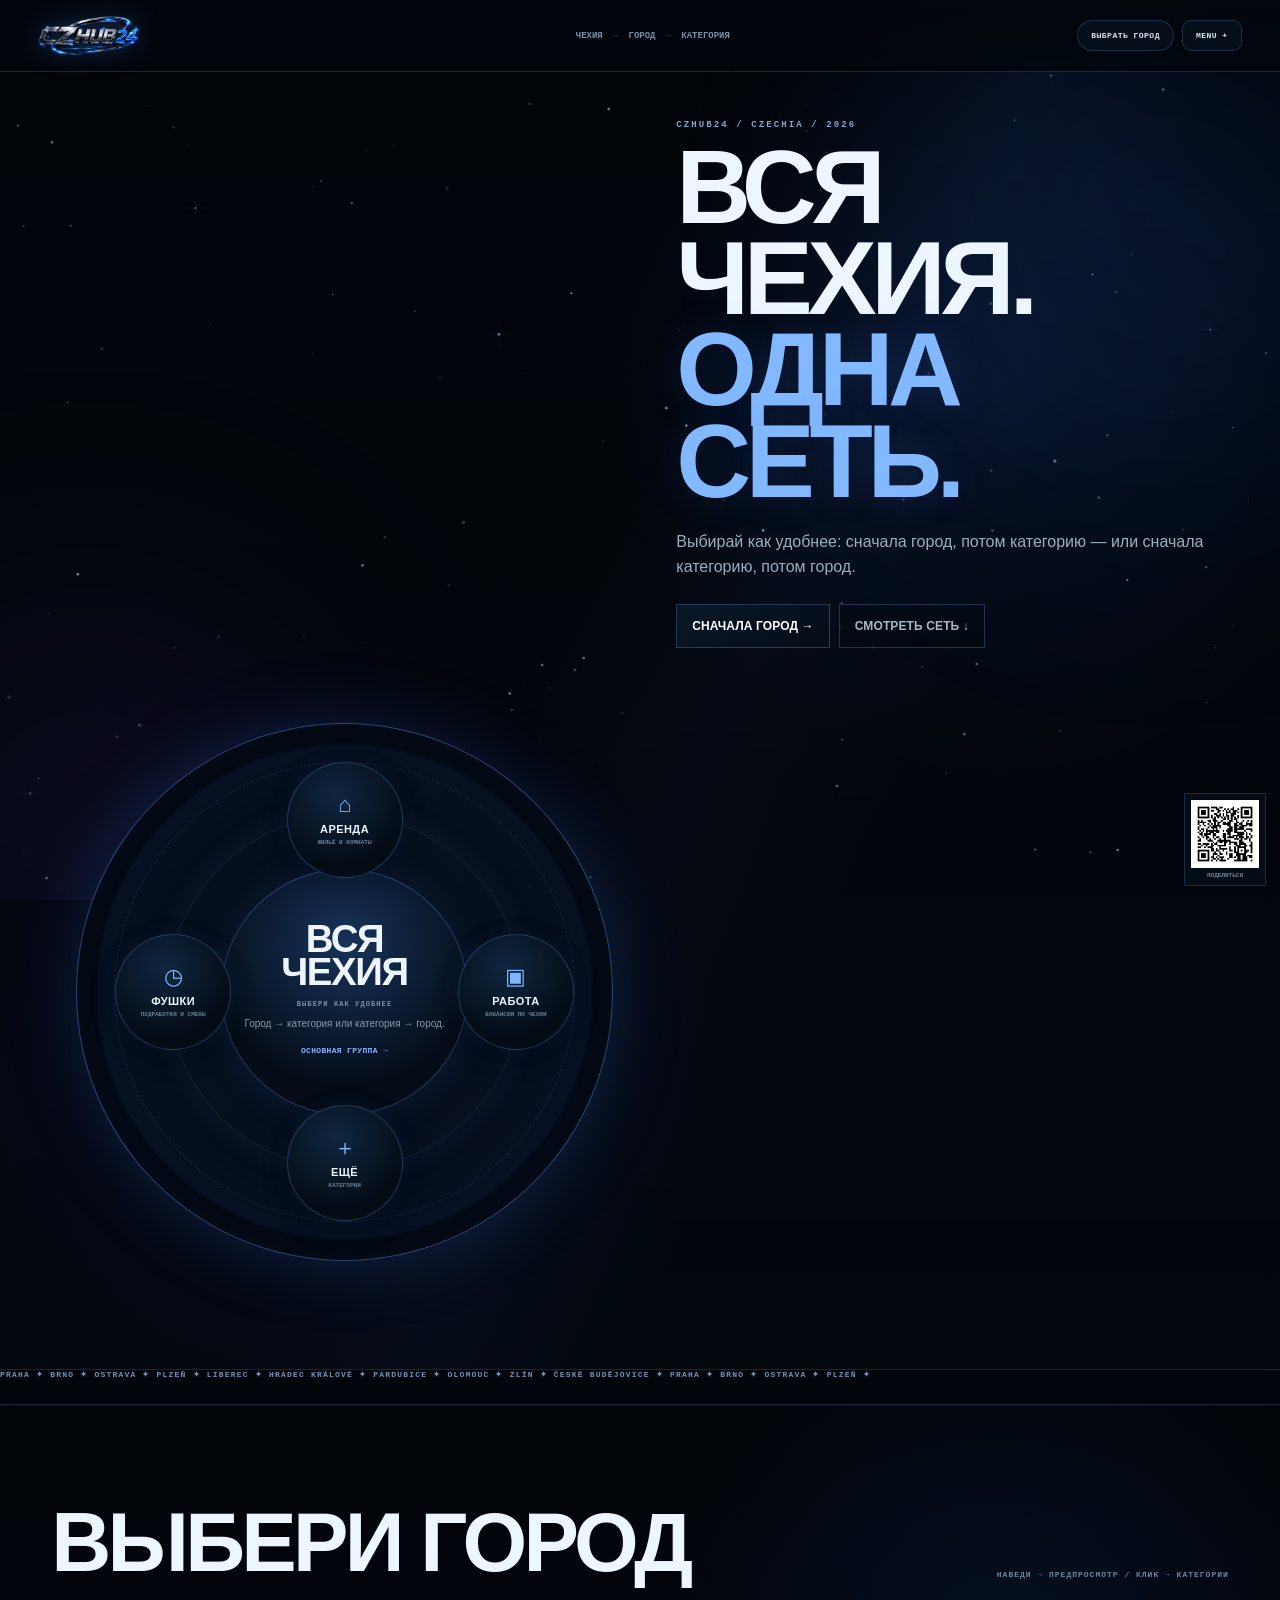
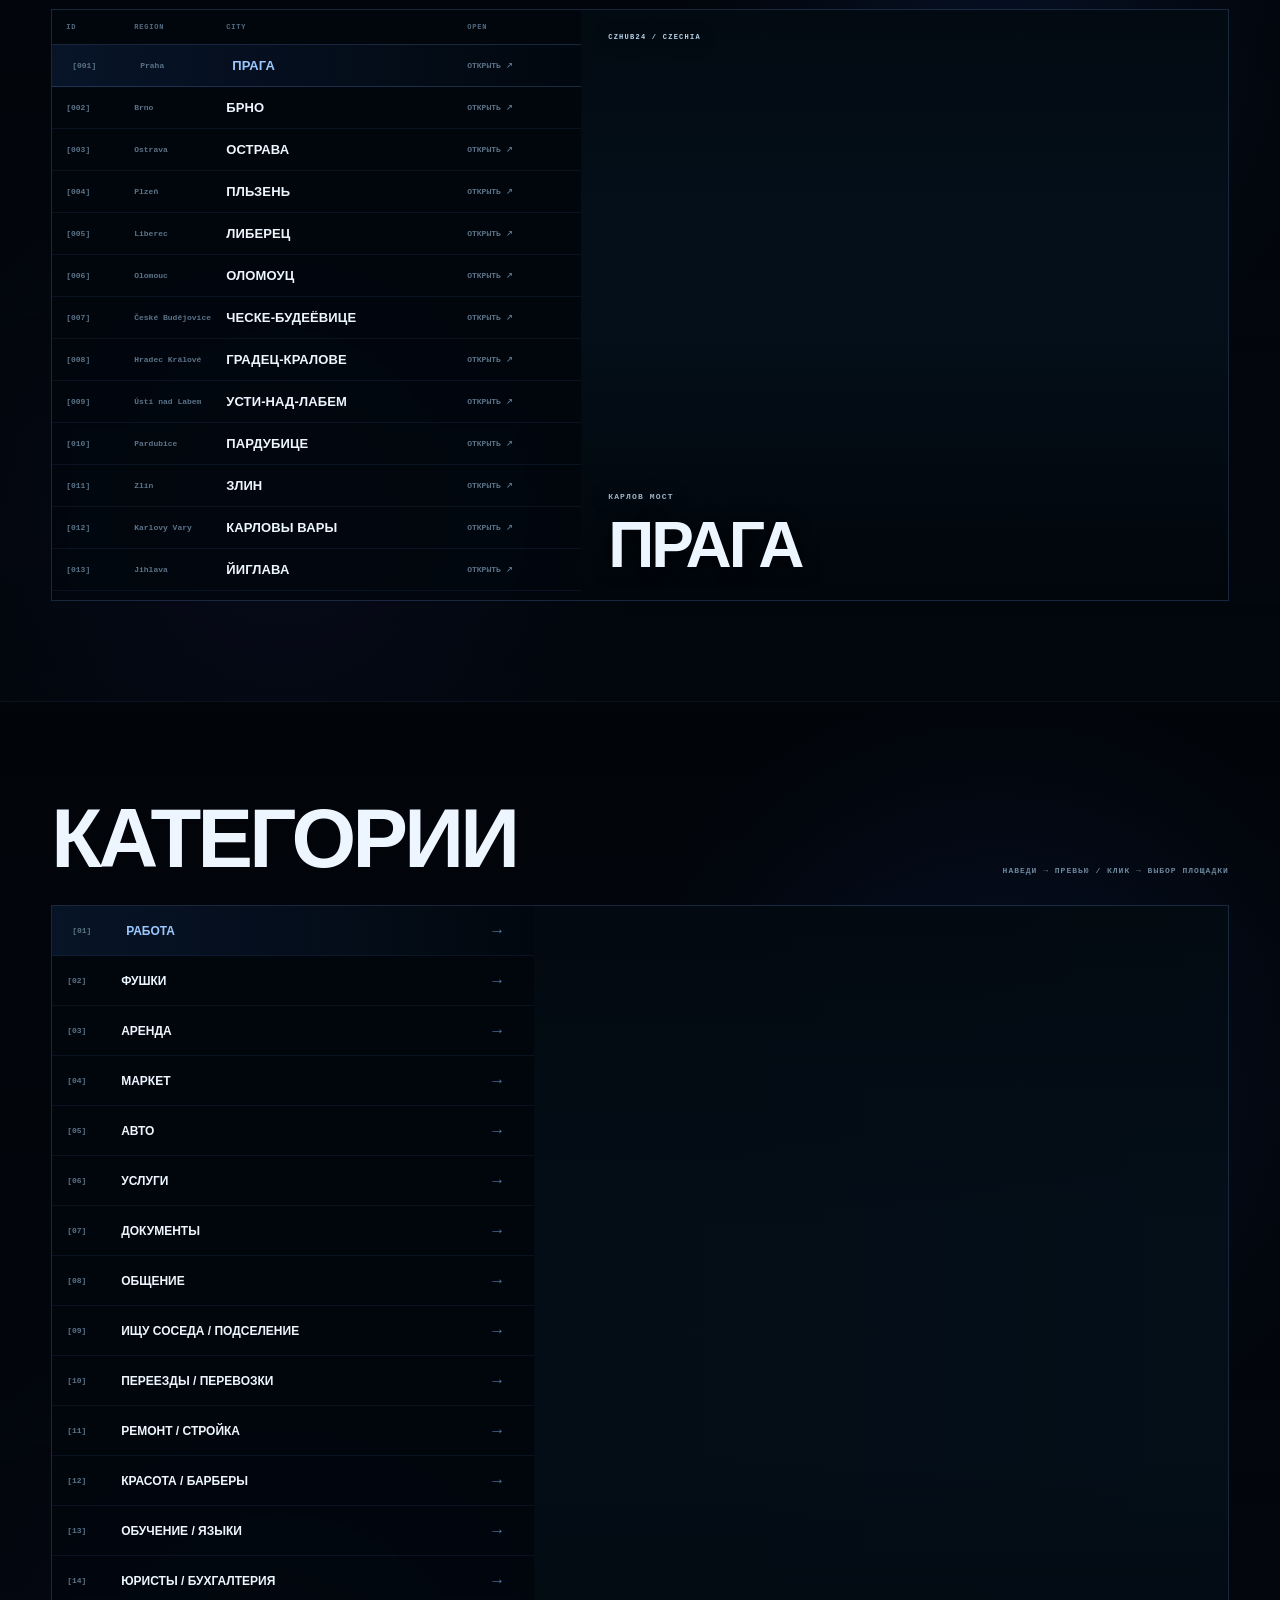
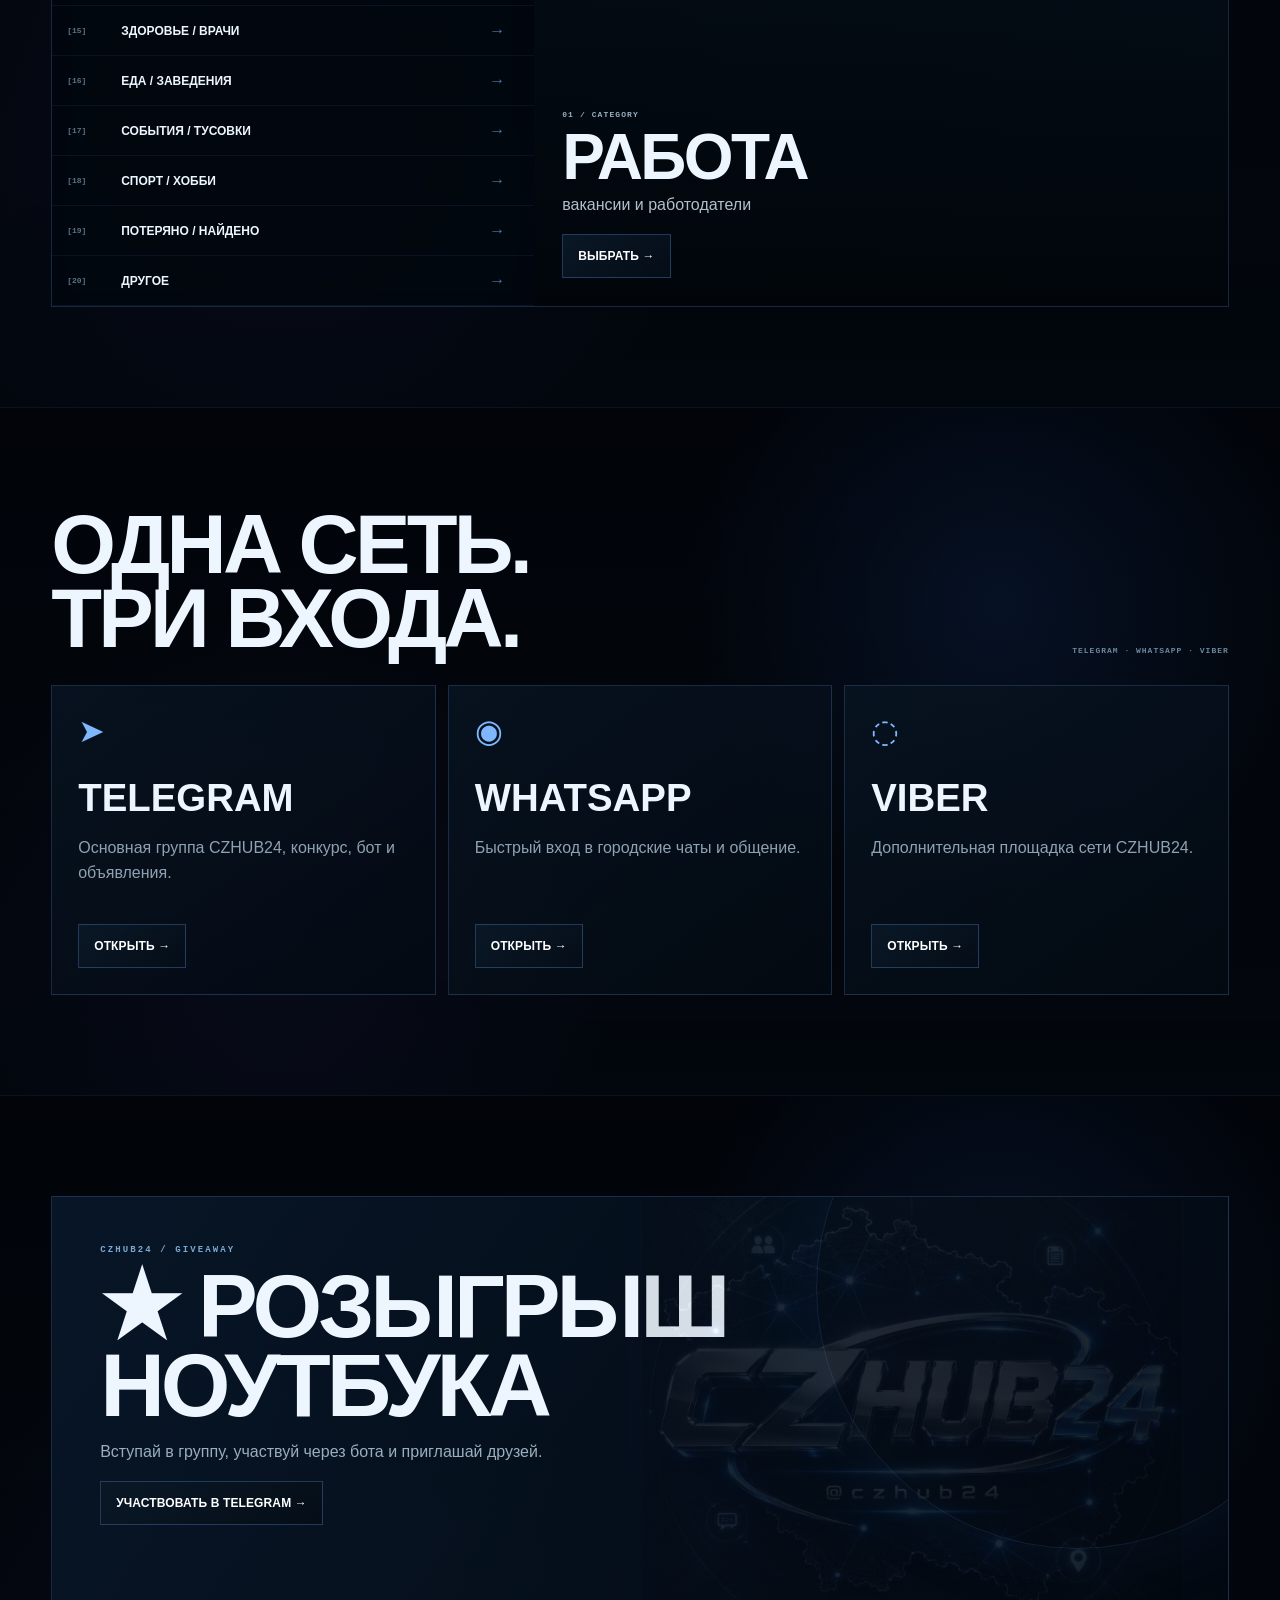
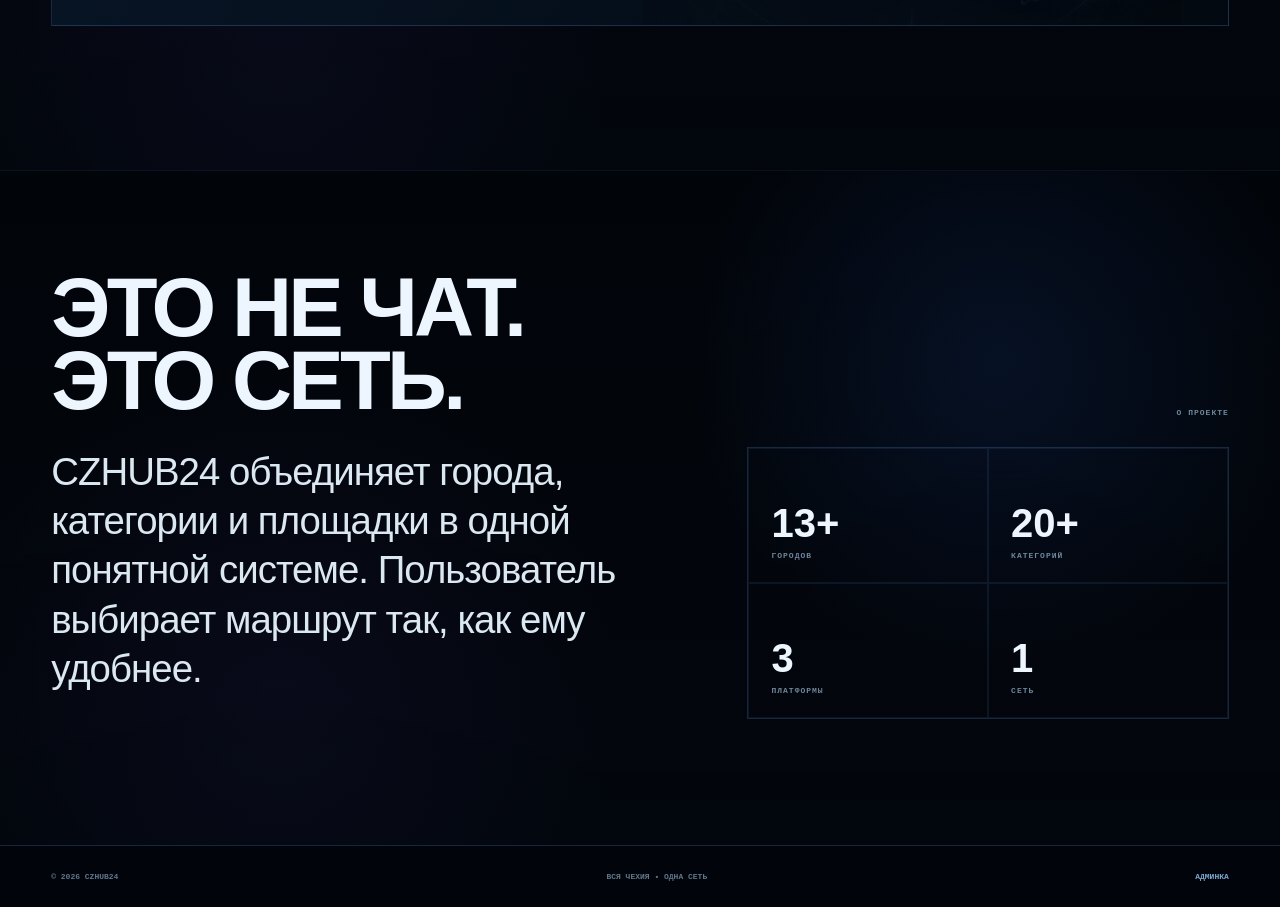
==== commit b00ebb8b: "Fix CZHUB24 2.0 head formatting" ====
--- a/index.html
+++ b/index.html
@@ -5,7 +5,10 @@
 <meta name="viewport" content="width=device-width,initial-scale=1">
 <meta name="theme-color" content="#01050a">
 <title>CZHUB24 — Вся Чехия. Одна сеть.</title>
-<meta name="description" content="CZHUB24 — работа, фушки, аренда, маркет, авто, услуги и сообщества по всей Чехии.">\n<link rel="preconnect" href="https://commons.wikimedia.org">\n<link rel="preconnect" href="https://upload.wikimedia.org">\n<link rel="preconnect" href="https://images.unsplash.com">
+<meta name="description" content="CZHUB24 — работа, фушки, аренда, маркет, авто, услуги и сообщества по всей Чехии.">
+<link rel="preconnect" href="https://commons.wikimedia.org">
+<link rel="preconnect" href="https://upload.wikimedia.org">
+<link rel="preconnect" href="https://images.unsplash.com">
 <link rel="stylesheet" href="./czhub24-v2.css?v=2.0">
 </head>
 <body>
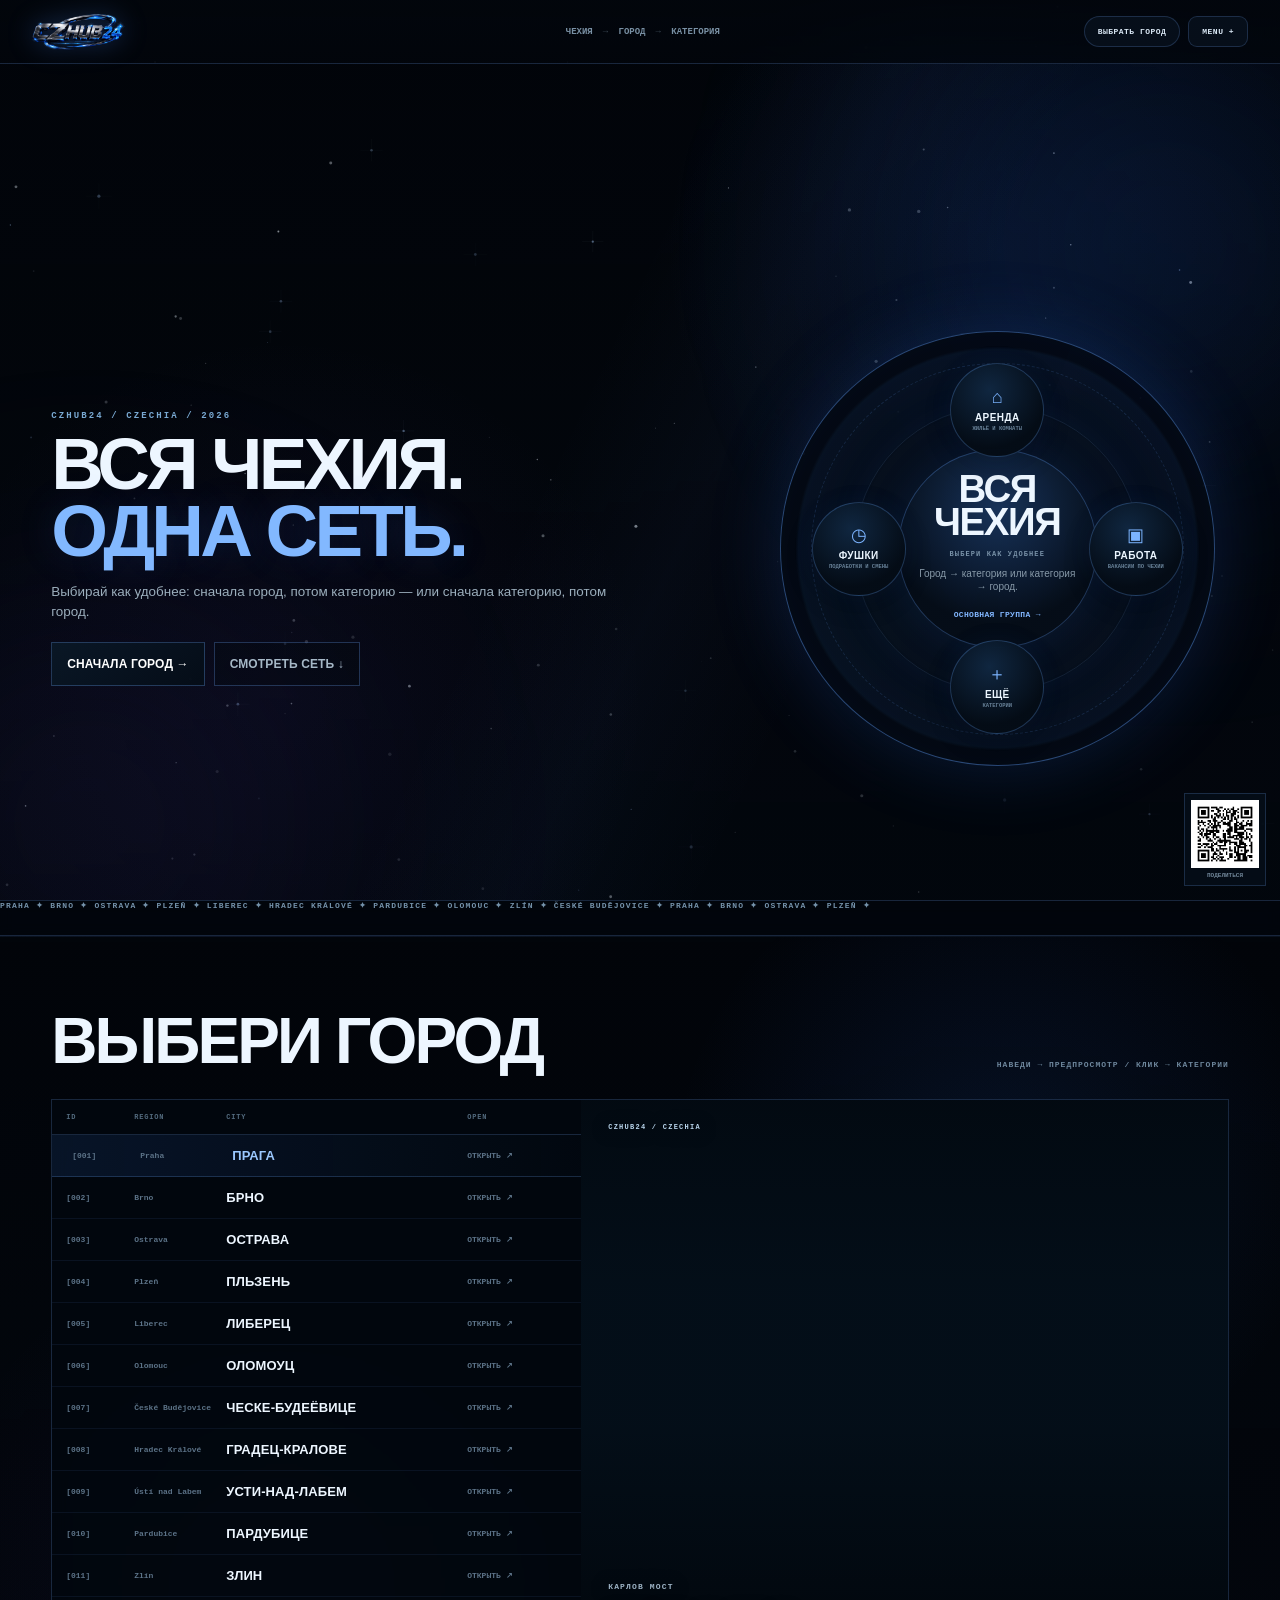
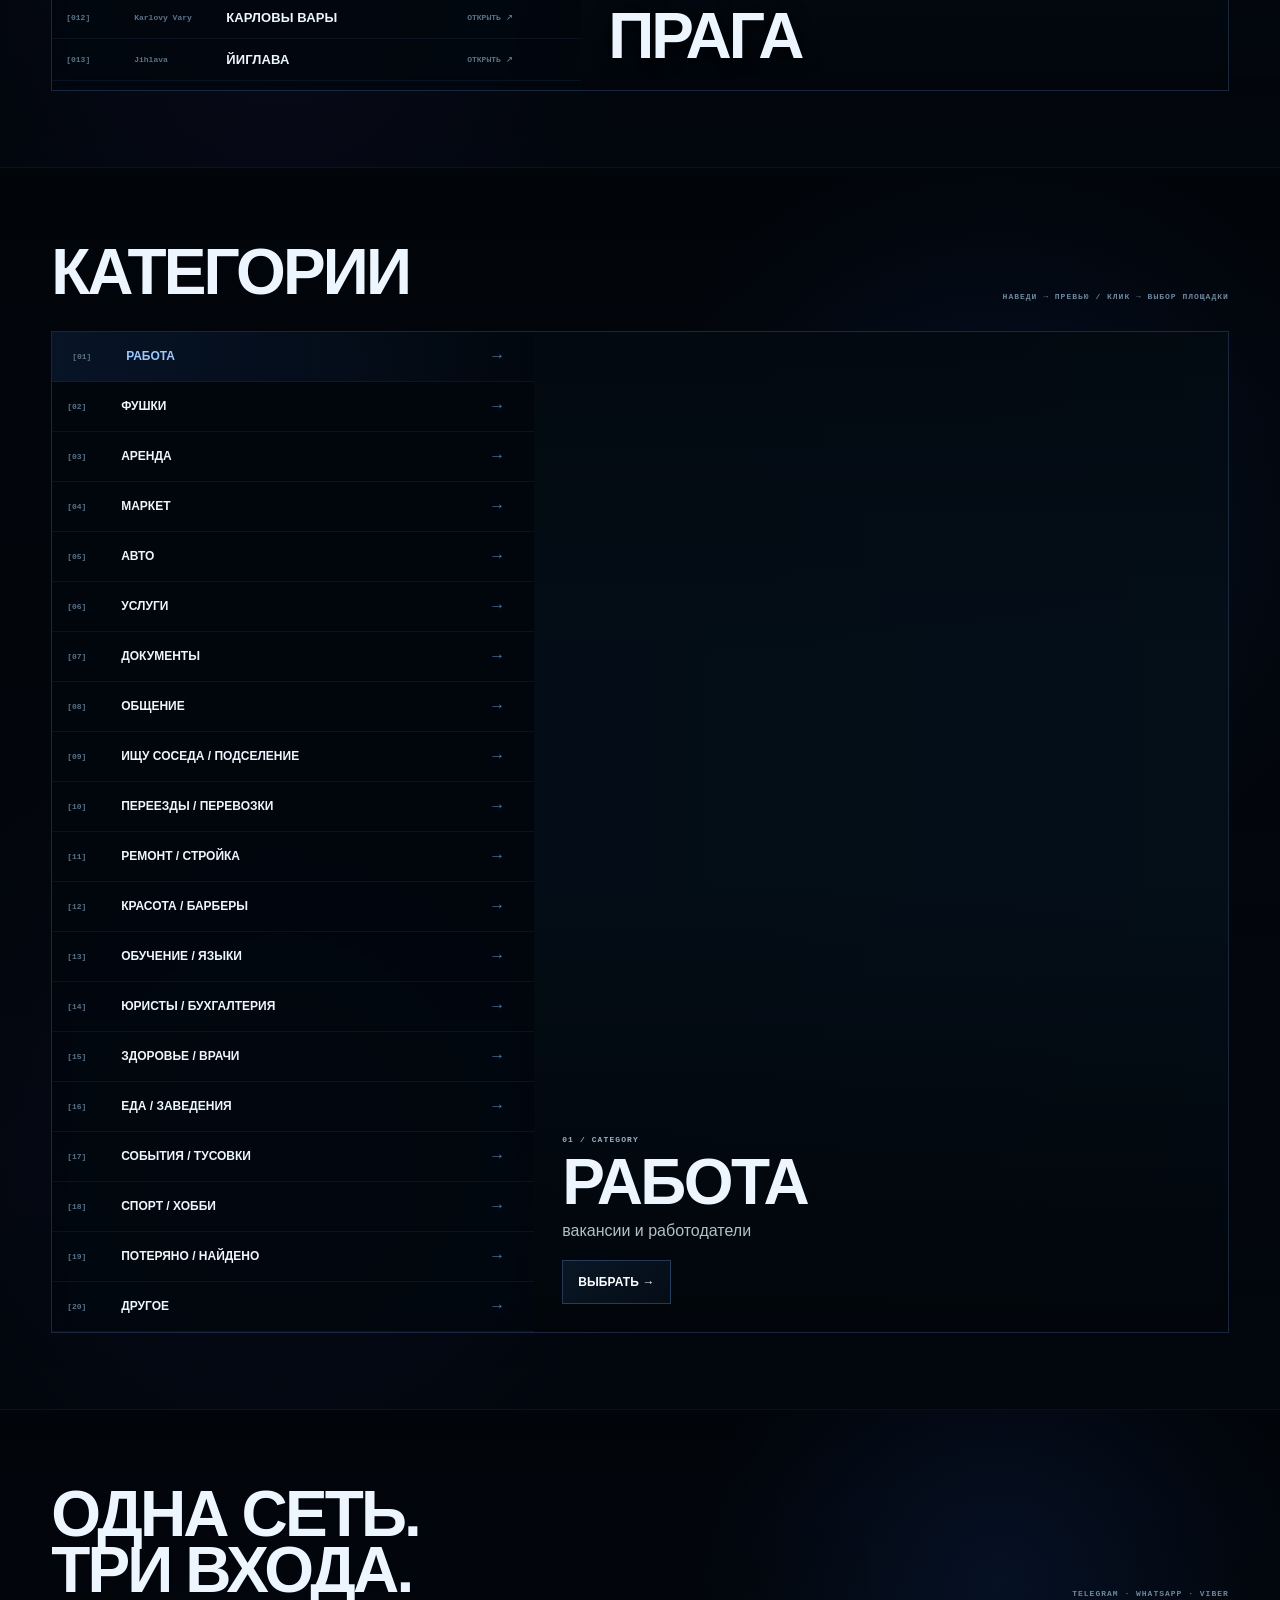
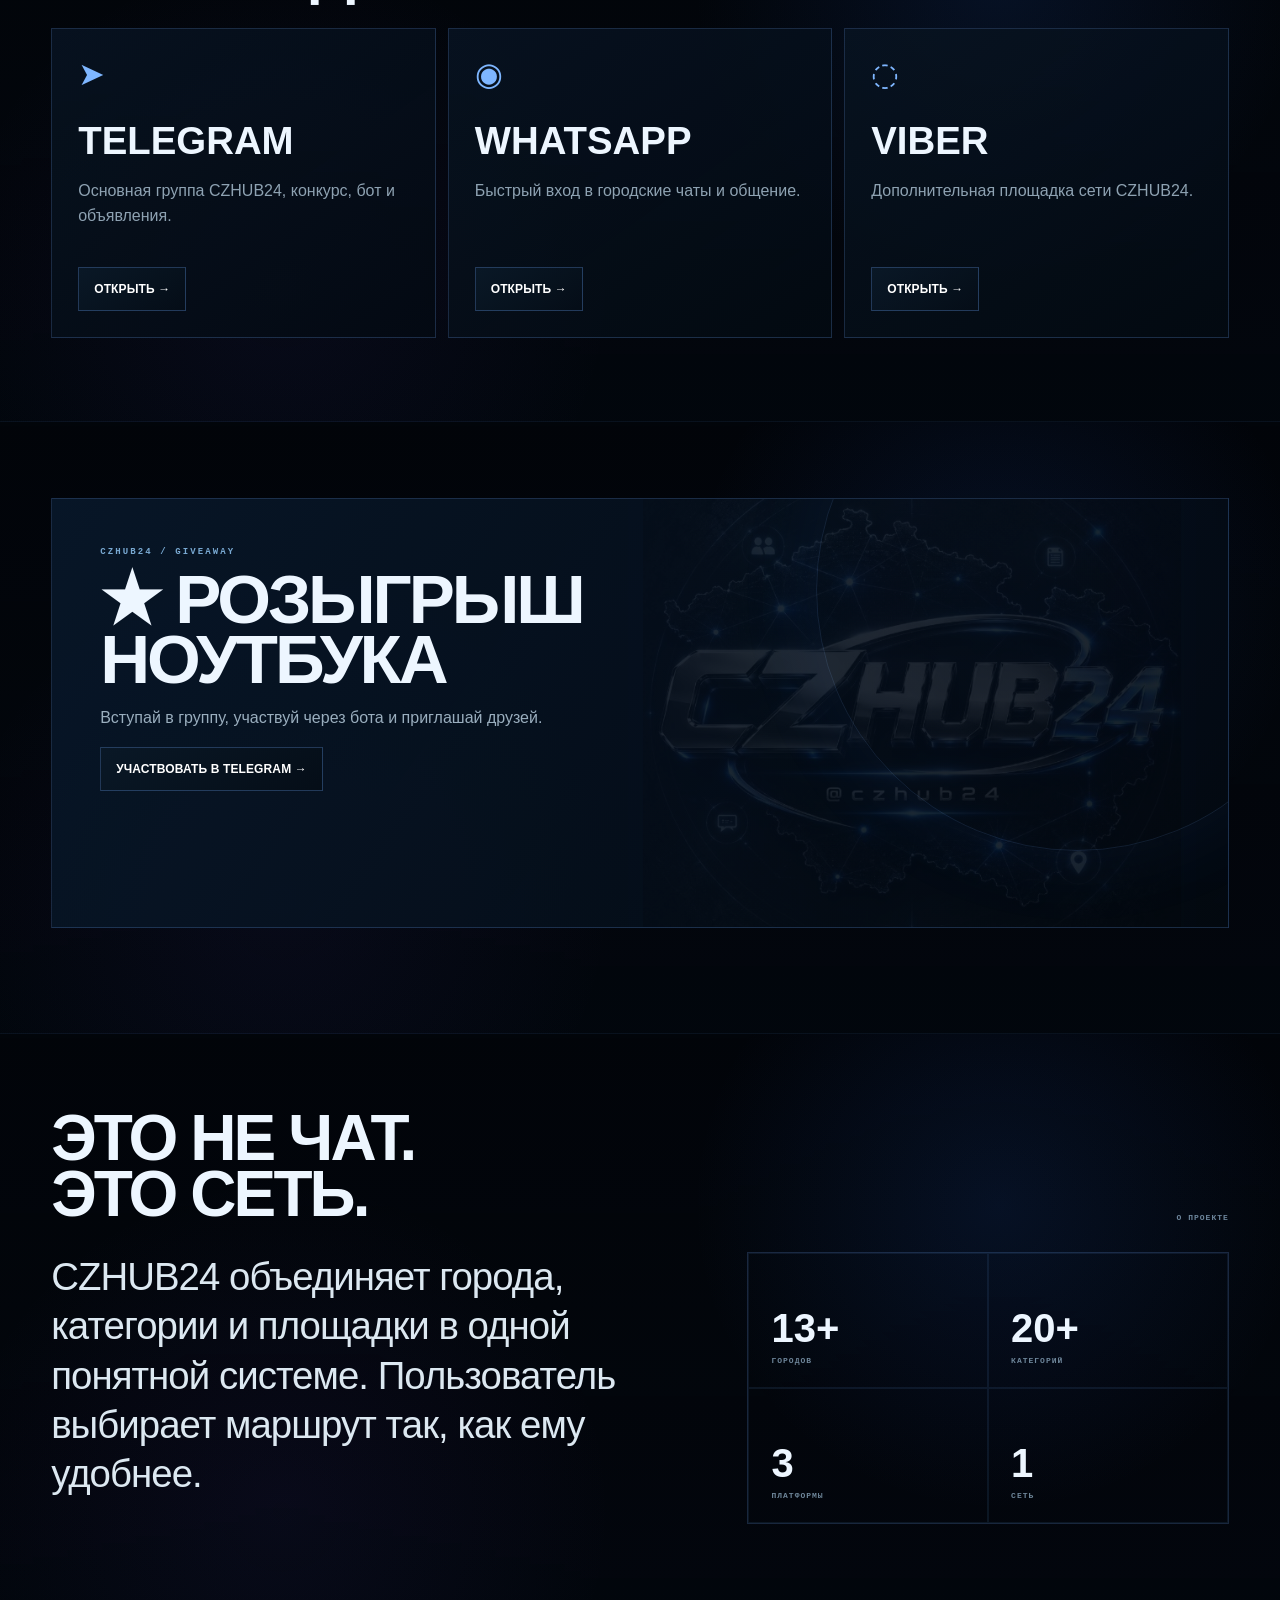
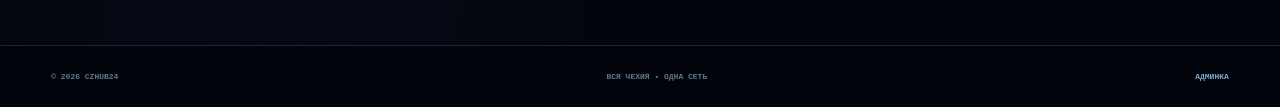
==== commit 314444cf: "Bump CZHUB24 2.0 viewport-fit cache version" ====
--- a/index.html
+++ b/index.html
@@ -9,7 +9,7 @@
 <link rel="preconnect" href="https://commons.wikimedia.org">
 <link rel="preconnect" href="https://upload.wikimedia.org">
 <link rel="preconnect" href="https://images.unsplash.com">
-<link rel="stylesheet" href="./czhub24-v2.css?v=2.0">
+<link rel="stylesheet" href="./czhub24-v2.css?v=2.1">
 </head>
 <body>
 <canvas id="cosmosCanvas" aria-hidden="true"></canvas><div class="spaceFog" aria-hidden="true"></div><div class="progress" id="progress"></div>
@@ -86,6 +86,6 @@
 </div></div>
 
 <div class="gate" id="gate"><div class="gateCore"></div><strong id="gateText">CZHUB24</strong></div>
-<script src="./czhub24-v2.js?v=2.0"></script>
+<script src="./czhub24-v2.js?v=2.1"></script>
 </body>
 </html>
--- a/czhub24-v2.css
+++ b/czhub24-v2.css
@@ -5,7 +5,7 @@
   --text:#edf6ff;--muted:#8597a8;--muted2:#607489;
   --blue:#78b3ff;--blue2:#3f7cff;--violet:#7568ff;
   --line:rgba(117,171,255,.20);--line2:rgba(145,193,255,.38);
-  --head:72px;--radius:14px;
+  --head:64px;--radius:14px;
 }
 html{scroll-behavior:smooth;background:var(--bg)}
 body{
@@ -29,13 +29,13 @@
 
 header,main,.ticker,footer,.overlay,.result,.gate,.qrFloat{position:relative;z-index:2}
 header{
-  position:fixed;z-index:80;inset:0 0 auto;height:var(--head);padding:0 3vw;
-  display:grid;grid-template-columns:190px 1fr auto;align-items:center;
+  position:fixed;z-index:80;inset:0 0 auto;height:var(--head);padding:0 2.5vw;
+  display:grid;grid-template-columns:170px 1fr auto;align-items:center;
   background:linear-gradient(180deg,rgba(2,6,12,.94),rgba(2,6,12,.80));
   border-bottom:1px solid var(--line);backdrop-filter:blur(18px) saturate(1.16);
 }
 .brand{border:0;background:transparent;padding:0;cursor:pointer;display:flex;align-items:center;height:52px}
-.brand img{display:block;width:160px;height:43px;object-fit:contain;object-position:left center;filter:drop-shadow(0 0 13px rgba(78,143,255,.28));transition:.3s ease}
+.brand img{display:block;width:145px;height:39px;object-fit:contain;object-position:left center;filter:drop-shadow(0 0 13px rgba(78,143,255,.28));transition:.3s ease}
 .brand:hover img{transform:translateY(-1px) scale(1.035);filter:drop-shadow(0 0 19px rgba(100,168,255,.44))}
 .crumb{justify-self:center;display:flex;align-items:center;gap:8px;color:#7990a4;font:700 9px ui-monospace,SFMono-Regular,Consolas,monospace;letter-spacing:.04em}
 .crumb button{border:0;background:transparent;color:inherit;padding:6px 2px;cursor:pointer}.crumb button:hover{color:#fff}.crumb i{font-style:normal;opacity:.45}
@@ -54,14 +54,14 @@
    radial-gradient(circle at 22% 78%,rgba(88,61,186,.075),transparent 30%),
    linear-gradient(180deg,rgba(2,5,10,.20),rgba(3,8,16,.54));
 }
-.hero{min-height:100svh;padding:calc(var(--head) + 48px) 4vw 72px;display:grid;grid-template-columns:1.03fr .97fr;align-items:center;gap:3vw;overflow:hidden}
+.hero{min-height:100svh;padding:calc(var(--head) + 24px) 4vw 28px;display:grid;grid-template-columns:minmax(0,1.06fr) minmax(360px,.74fr);align-items:center;gap:clamp(24px,4vw,64px);overflow:hidden}
 .hero:before{content:"";position:absolute;inset:0;pointer-events:none;background:linear-gradient(115deg,transparent 0 45%,rgba(87,142,255,.035) 55%,transparent 66%)}
-.heroCopy,.quick{position:relative;z-index:2}
+.heroCopy,.quick{position:relative;z-index:2}.heroCopy{grid-column:1}.quick{grid-column:2}
 .kicker{margin:0;color:#79a9d2;font:700 9px ui-monospace,SFMono-Regular,Consolas,monospace;letter-spacing:2.1px}
-.hero h1{margin:12px 0 22px;font-size:clamp(56px,8.1vw,124px);line-height:.88;letter-spacing:-.052em;font-weight:680}
+.hero h1{margin:10px 0 18px;font-size:clamp(46px,5.7vw,92px);line-height:.91;letter-spacing:-.052em;font-weight:680}
 .hero h1 span{color:#82b8ff;text-shadow:0 0 38px rgba(72,132,255,.17)}
-.lead{max-width:620px;margin:0;color:#9cafbd;line-height:1.58;font-size:clamp(14px,1.25vw,18px)}
-.heroBtns{display:flex;gap:9px;flex-wrap:wrap;margin-top:25px}
+.lead{max-width:580px;margin:0;color:#9cafbd;line-height:1.5;font-size:clamp(13px,1.05vw,16px)}
+.heroBtns{display:flex;gap:9px;flex-wrap:wrap;margin-top:20px}
 .btn{
   position:relative;overflow:hidden;border:1px solid rgba(103,160,239,.29);
   background:linear-gradient(145deg,rgba(10,24,39,.96),rgba(5,13,23,.96));color:#fff;
@@ -78,9 +78,9 @@
 .btn.ghost{background:rgba(2,8,14,.28);color:#a6b8c7}
 
 /* orbital selector */
-.quick{display:grid;place-items:center;min-height:610px;overflow:visible}
+.quick{display:grid;place-items:center;min-height:0;height:min(68vh,560px);overflow:visible}
 .orbit{
-  width:min(42vw,560px);aspect-ratio:1;border:1px solid rgba(93,157,255,.43);border-radius:50%;
+  width:min(34vw,460px,60vh);aspect-ratio:1;border:1px solid rgba(93,157,255,.43);border-radius:50%;
   position:relative;background:
    radial-gradient(circle,rgba(35,69,118,.26) 0 22%,rgba(7,17,31,.89) 23% 65%,rgba(2,7,14,.93) 66%),
    conic-gradient(from 20deg,rgba(87,143,255,.06),transparent 16%,rgba(112,87,255,.045),transparent 48%,rgba(74,145,255,.05),transparent 76%);
@@ -99,7 +99,7 @@
 }
 .core b{font-size:clamp(24px,3vw,42px);line-height:.86;letter-spacing:-.035em}.core small{margin-top:12px;color:#7992a8;font:700 7px ui-monospace,monospace;letter-spacing:1.1px}.core p{margin:9px 0;color:#8799a8;font-size:10px;line-height:1.35}.core button{border:0;background:transparent;color:#82b7ff;font:800 8px ui-monospace,monospace;letter-spacing:.04em;cursor:pointer;padding:7px}
 .node{
-  position:absolute;z-index:4;left:50%;top:50%;width:116px;height:116px;border-radius:50%;border:1px solid rgba(99,158,240,.28);
+  position:absolute;z-index:4;left:50%;top:50%;width:94px;height:94px;border-radius:50%;border:1px solid rgba(99,158,240,.28);
   background:radial-gradient(circle at 42% 28%,rgba(16,39,65,.98),rgba(4,12,22,.99) 68%);color:#ecf6ff;
   display:flex;flex-direction:column;align-items:center;justify-content:center;text-align:center;cursor:pointer;
   transform:translate(-50%,-50%) scale(1);transform-origin:center;
@@ -107,7 +107,7 @@
   box-shadow:0 8px 28px rgba(0,0,0,.20),0 0 24px rgba(43,105,215,.07)
 }
 .node.top{left:50%;top:18%}.node.right{left:82%;top:50%}.node.bottom{left:50%;top:82%}.node.left{left:18%;top:50%}
-.node span{font-size:22px;color:#7cb4ff;line-height:1}.node b{margin-top:7px;font-size:11px;letter-spacing:.04em}.node small{margin-top:4px;color:#678097;font:700 6px ui-monospace,monospace;max-width:82px;line-height:1.25}
+.node span{font-size:18px;color:#7cb4ff;line-height:1}.node b{margin-top:6px;font-size:10px;letter-spacing:.04em}.node small{margin-top:3px;color:#678097;font:700 5.5px ui-monospace,monospace;max-width:82px;line-height:1.25}
 .node:hover{transform:translate(-50%,-50%) scale(1.075);border-color:rgba(128,188,255,.67);box-shadow:0 12px 34px rgba(0,0,0,.28),0 0 37px rgba(63,129,255,.25);filter:brightness(1.08)}
 
 /* ticker */
@@ -116,9 +116,9 @@
 @keyframes ticker{to{transform:translateX(-50%)}}
 
 /* sections */
-.section{padding:100px 4vw;min-height:75vh;border-top:1px solid rgba(91,145,224,.08)}
+.section{padding:76px 4vw;min-height:68vh;border-top:1px solid rgba(91,145,224,.08)}
 .sectionHead{display:flex;justify-content:space-between;align-items:flex-end;gap:25px;margin-bottom:30px}
-.sectionHead h2{margin:0;font-size:clamp(40px,6.5vw,90px);line-height:.88;letter-spacing:-.045em;font-weight:680}
+.sectionHead h2{margin:0;font-size:clamp(34px,5vw,68px);line-height:.88;letter-spacing:-.045em;font-weight:680}
 .sectionHead span{color:#6e879d;font:700 8px ui-monospace,monospace;letter-spacing:1px;text-align:right}
 .cityLayout,.catLayout{display:grid;grid-template-columns:minmax(380px,.9fr) minmax(420px,1.1fr);border:1px solid var(--line);background:rgba(2,8,15,.55);min-height:590px;overflow:hidden}
 .cityRows,.catList{position:relative;z-index:2;background:rgba(2,7,14,.72);backdrop-filter:blur(8px)}
@@ -153,7 +153,7 @@
 .platformCards article>i{font-style:normal;font-size:32px;color:#7eb6ff}.platformCards h3{font-size:clamp(26px,3vw,42px);margin:26px 0 8px}.platformCards p{color:#8ea2b2;line-height:1.55;max-width:330px}.platformCards .btn{position:absolute;left:26px;bottom:26px}
 .give{position:relative;overflow:hidden;min-height:430px;border:1px solid var(--line);padding:48px;background:linear-gradient(125deg,rgba(8,24,43,.91),rgba(3,9,17,.82))}
 .give:before{content:"";position:absolute;width:520px;height:520px;right:-110px;top:-170px;border-radius:50%;border:1px solid rgba(113,170,255,.14);box-shadow:0 0 90px rgba(66,126,240,.08)}
-.give h2{margin:12px 0;font-size:clamp(48px,7vw,96px);line-height:.88;letter-spacing:-.045em}.give>p:not(.kicker){max-width:520px;color:#9aaebe;line-height:1.55}.give img{position:absolute;right:4%;bottom:-12%;width:min(42vw,540px);opacity:.10;filter:drop-shadow(0 0 25px rgba(81,143,255,.15))}
+.give h2{margin:12px 0;font-size:clamp(40px,5.4vw,76px);line-height:.88;letter-spacing:-.045em}.give>p:not(.kicker){max-width:520px;color:#9aaebe;line-height:1.55}.give img{position:absolute;right:4%;bottom:-12%;width:min(42vw,540px);opacity:.10;filter:drop-shadow(0 0 25px rgba(81,143,255,.15))}
 .about{display:grid;grid-template-columns:1.15fr .85fr;gap:45px;align-items:start}.about>p{font-size:clamp(22px,3vw,40px);line-height:1.28;margin:0;letter-spacing:-.025em;color:#dce8f1}.stats{display:grid;grid-template-columns:1fr 1fr;border:1px solid var(--line)}.stats div{min-height:135px;padding:22px;border:1px solid rgba(96,151,229,.11);display:flex;flex-direction:column;justify-content:flex-end}.stats b{font-size:40px}.stats span{margin-top:5px;color:#6f879b;font:700 8px ui-monospace,monospace;letter-spacing:1px}
 
 /* overlays */
@@ -202,22 +202,40 @@
 
 footer{display:flex;justify-content:space-between;gap:20px;padding:26px 4vw;border-top:1px solid var(--line);color:#60778b;font:700 8px ui-monospace,monospace;background:rgba(2,7,13,.62)}footer a{color:#7ea9d0;text-decoration:none}
 
-@media(max-width:1000px){
- header{grid-template-columns:145px 1fr auto}.brand img{width:126px}.crumb{display:none}.choice{display:none}
- .hero{grid-template-columns:1fr;min-height:auto;padding-left:22px;padding-right:22px}.quick{min-height:540px;margin-top:24px}.orbit{width:min(72vw,520px)}
- .cityLayout,.catLayout{grid-template-columns:1fr}.cityPreview,.catPreview{min-height:470px}.catList{max-height:520px;overflow:auto}
- .about{grid-template-columns:1fr}.platformCards{grid-template-columns:1fr}.platformCards article{min-height:230px}
-}
-@media(max-width:680px){
+@media(max-width:1120px) and (min-width:821px){
+ header{grid-template-columns:140px 1fr auto}.brand img{width:122px}
+ .hero{grid-template-columns:minmax(0,1fr) minmax(330px,.7fr);gap:24px;padding-left:28px;padding-right:28px}
+ .hero h1{font-size:clamp(44px,6vw,72px)}
+ .orbit{width:min(36vw,400px,56vh)}
+ .node{width:82px;height:82px}.node small{display:none}
+ .core b{font-size:clamp(21px,2.6vw,31px)}
+}
+@media(max-height:800px) and (min-width:821px){
+ :root{--head:58px}
+ header{height:var(--head)}
+ .hero{padding-top:calc(var(--head) + 15px);padding-bottom:16px}
+ .hero h1{font-size:clamp(42px,5vw,76px);margin-top:7px;margin-bottom:14px}
+ .lead{font-size:13px}.heroBtns{margin-top:15px}
+ .quick{height:min(62vh,460px)}
+ .orbit{width:min(31vw,400px,55vh)}
+ .node{width:82px;height:82px}.node span{font-size:16px}.node b{font-size:9px}.node small{display:none}
+}
+@media(max-width:820px){
  :root{--head:64px}
- header{grid-template-columns:1fr auto;padding:0 12px}.brand img{width:118px;height:34px}.hero{padding:calc(var(--head) + 38px) 15px 55px}.hero h1{font-size:clamp(48px,15vw,78px)}
- .quick{min-height:430px}.orbit{width:min(78vw,350px)}.node{width:72px;height:72px}.node.top{top:16%}.node.right{left:84%}.node.bottom{top:84%}.node.left{left:16%}.node span{font-size:17px}.node b{font-size:9px}.node small{display:none}.core{inset:27%}.core b{font-size:21px}.core small{font-size:5px}.core p{display:none}.core button{font-size:6px}
- .section{padding:72px 15px}.sectionHead{display:block}.sectionHead span{display:block;text-align:left;margin-top:10px}
- .cityLayout,.catLayout{display:block;border:0;background:transparent}.cityHeader{display:none}.cityRows{display:grid;gap:8px;background:transparent}.cityRow{grid-template-columns:48px 1fr 26px;min-height:68px;border:1px solid var(--line);padding:0 13px}.cityRow small:nth-child(2){display:none}.cityRow small:last-child{text-align:right}.cityPreview{height:410px;min-height:410px;margin-top:10px;border:1px solid var(--line)}
- .catList{display:grid;grid-template-columns:1fr 1fr;gap:7px;max-height:none;background:transparent}.catItem{height:74px;border:1px solid var(--line);grid-template-columns:35px 1fr 20px;padding:0 10px}.catItem b{font-size:10px}.catPreview{height:390px;min-height:390px;margin-top:10px;border:1px solid var(--line)}
+ header{grid-template-columns:1fr auto;padding:0 12px}.brand img{width:118px;height:34px}.crumb{display:none}.choice{display:none}
+ .hero{grid-template-columns:1fr;padding:calc(var(--head) + 36px) 15px 48px;gap:24px;min-height:auto}
+ .heroCopy{grid-column:1}.quick{grid-column:1;height:auto;min-height:420px;margin-top:6px}
+ .hero h1{font-size:clamp(46px,13.8vw,74px)}
+ .orbit{width:min(78vw,350px)}
+ .node{width:72px;height:72px}.node.top{top:16%}.node.right{left:84%}.node.bottom{top:84%}.node.left{left:16%}.node span{font-size:17px}.node b{font-size:9px}.node small{display:none}
+ .core{inset:27%}.core b{font-size:21px}.core small{font-size:5px}.core p{display:none}.core button{font-size:6px}
+ .section{padding:68px 15px}.sectionHead{display:block}.sectionHead span{display:block;text-align:left;margin-top:10px}
+ .cityLayout,.catLayout{display:block;border:0;background:transparent}.cityHeader{display:none}.cityRows{display:grid;gap:8px;background:transparent}.cityRow{grid-template-columns:48px 1fr 26px;min-height:68px;border:1px solid var(--line);padding:0 13px}.cityRow small:nth-child(2){display:none}.cityRow small:last-child{text-align:right}.cityPreview{height:390px;min-height:390px;margin-top:10px;border:1px solid var(--line)}
+ .catList{display:grid;grid-template-columns:1fr 1fr;gap:7px;max-height:none;background:transparent}.catItem{height:70px;border:1px solid var(--line);grid-template-columns:35px 1fr 20px;padding:0 10px}.catItem b{font-size:10px}.catPreview{height:370px;min-height:370px;margin-top:10px;border:1px solid var(--line)}
  .choiceGrid{grid-template-columns:1fr 1fr}.panel{padding:60px 12px 12px}.menuPanel{grid-template-columns:1fr!important;padding:60px 12px 12px!important}.navCard{min-height:82px}.navCard.wide{grid-column:auto}
- .resultPlatforms{grid-template-columns:1fr}.resultPlatforms button{min-height:120px}.resultPlatforms b{margin-top:13px}
- .give{padding:30px 20px;min-height:380px}.give img{width:90vw;right:-24%;opacity:.07}.stats div{min-height:105px}.stats b{font-size:30px}
+ .resultPlatforms{grid-template-columns:1fr}.resultPlatforms button{min-height:118px}.resultPlatforms b{margin-top:13px}
+ .platformCards{grid-template-columns:1fr}.platformCards article{min-height:220px}
+ .about{grid-template-columns:1fr}.give{padding:30px 20px;min-height:360px}.give img{width:90vw;right:-24%;opacity:.07}.stats div{min-height:100px}.stats b{font-size:30px}
  .qrFloat{width:64px;right:8px;bottom:8px}.qrFloat small{display:none}
  footer{flex-direction:column}.previewLandmark{font-size:7px;bottom:88px}
 }
